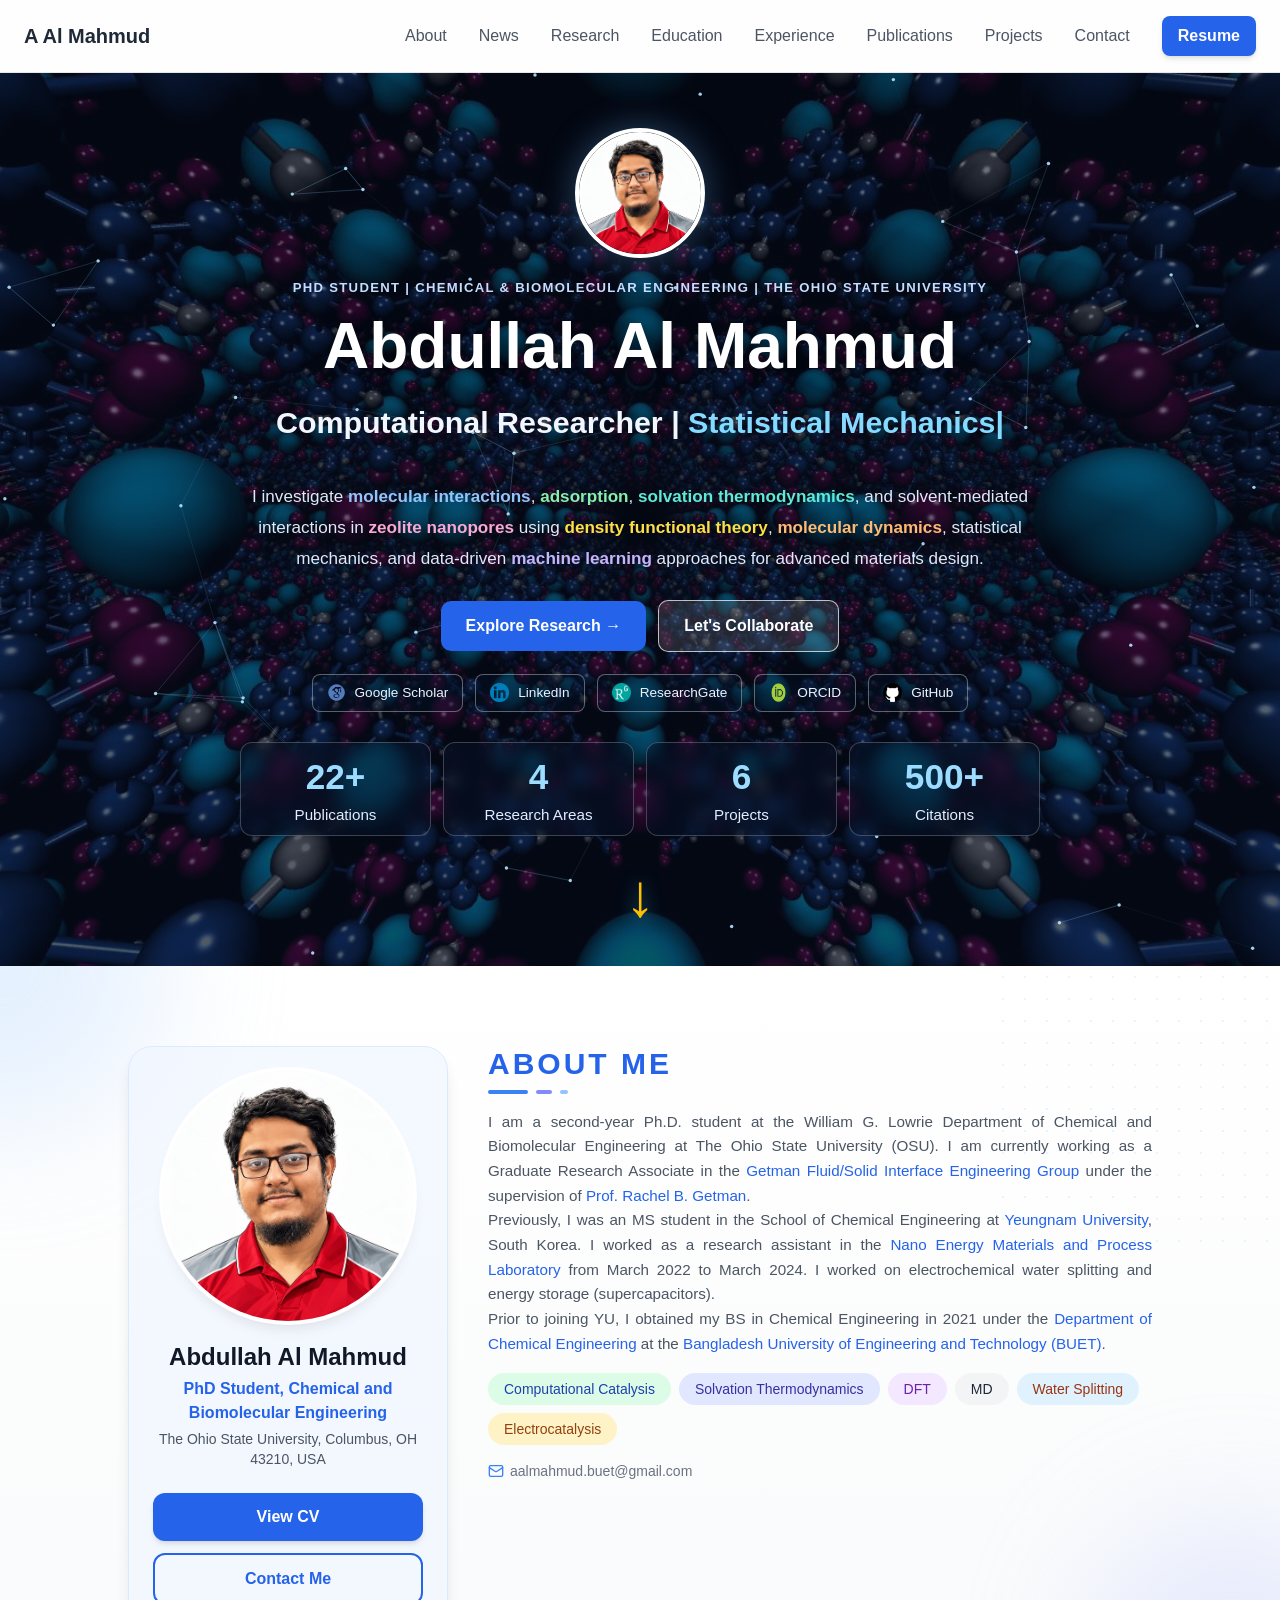
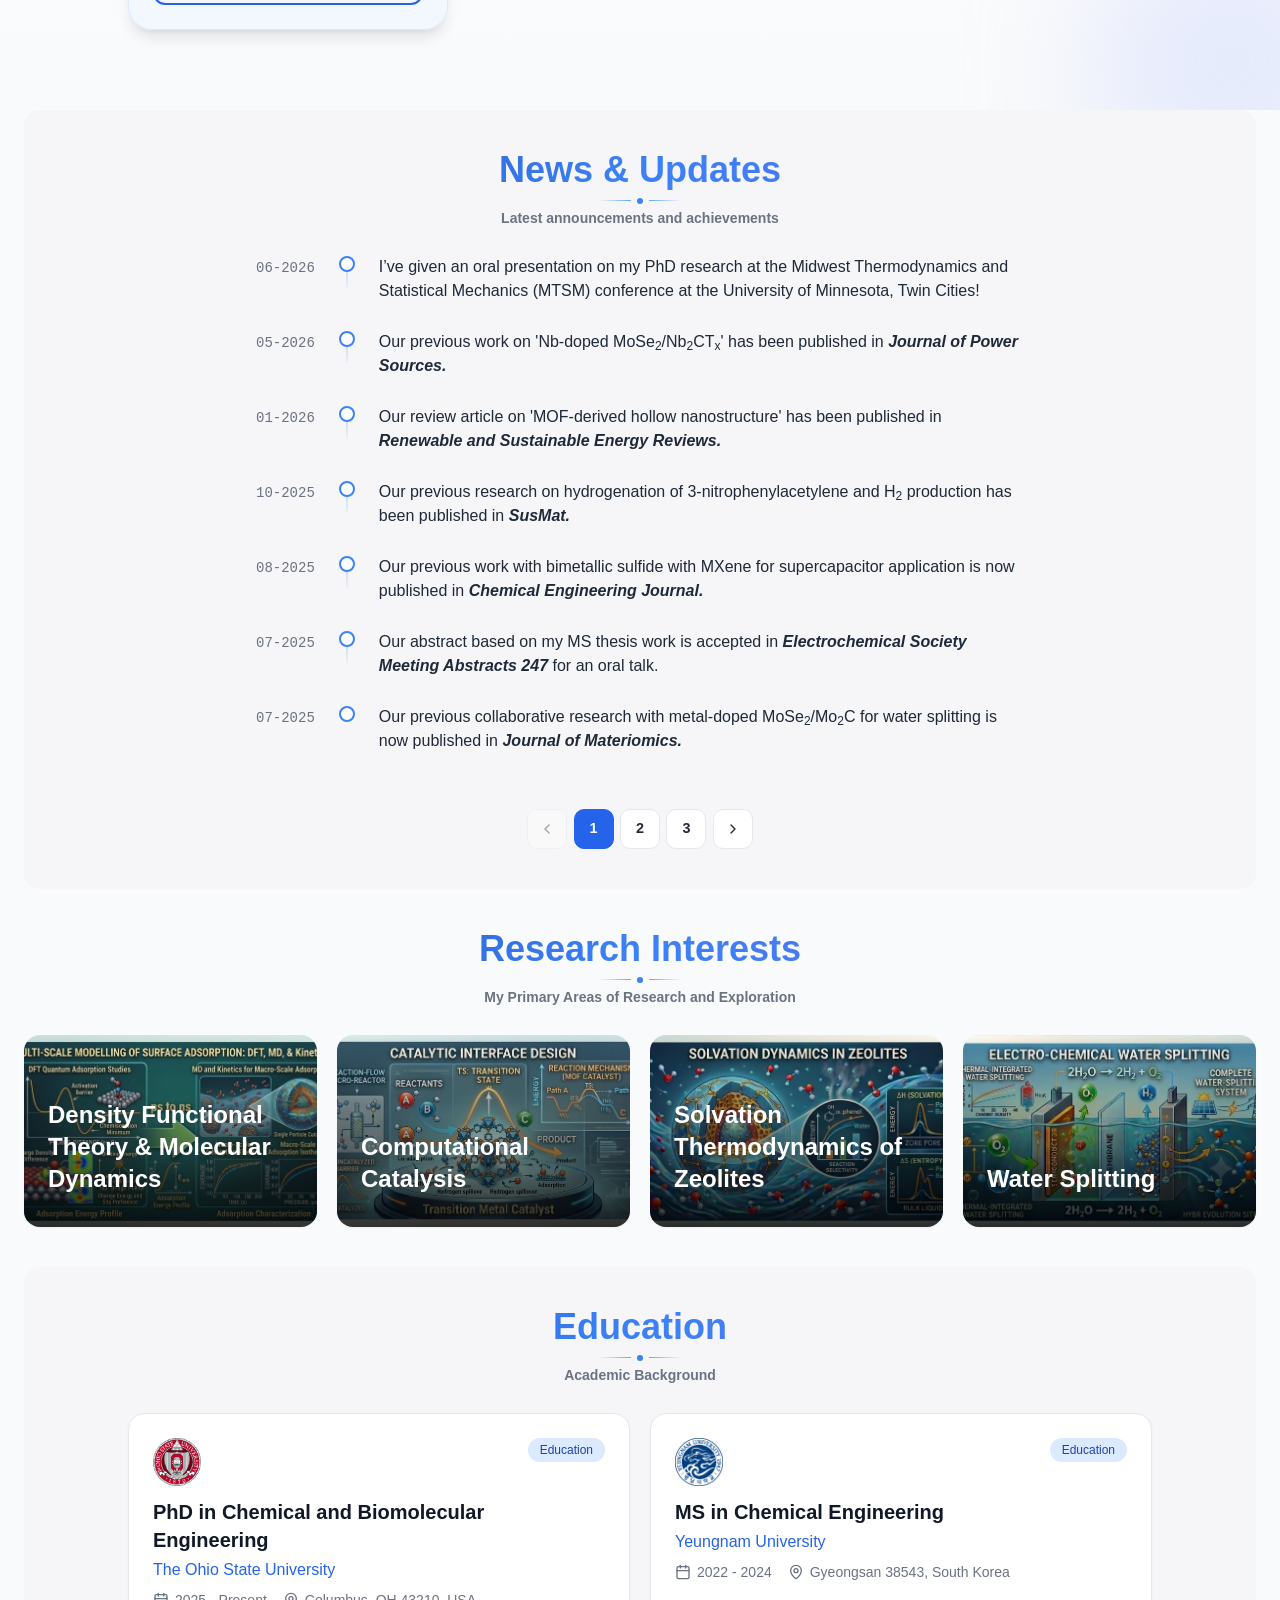
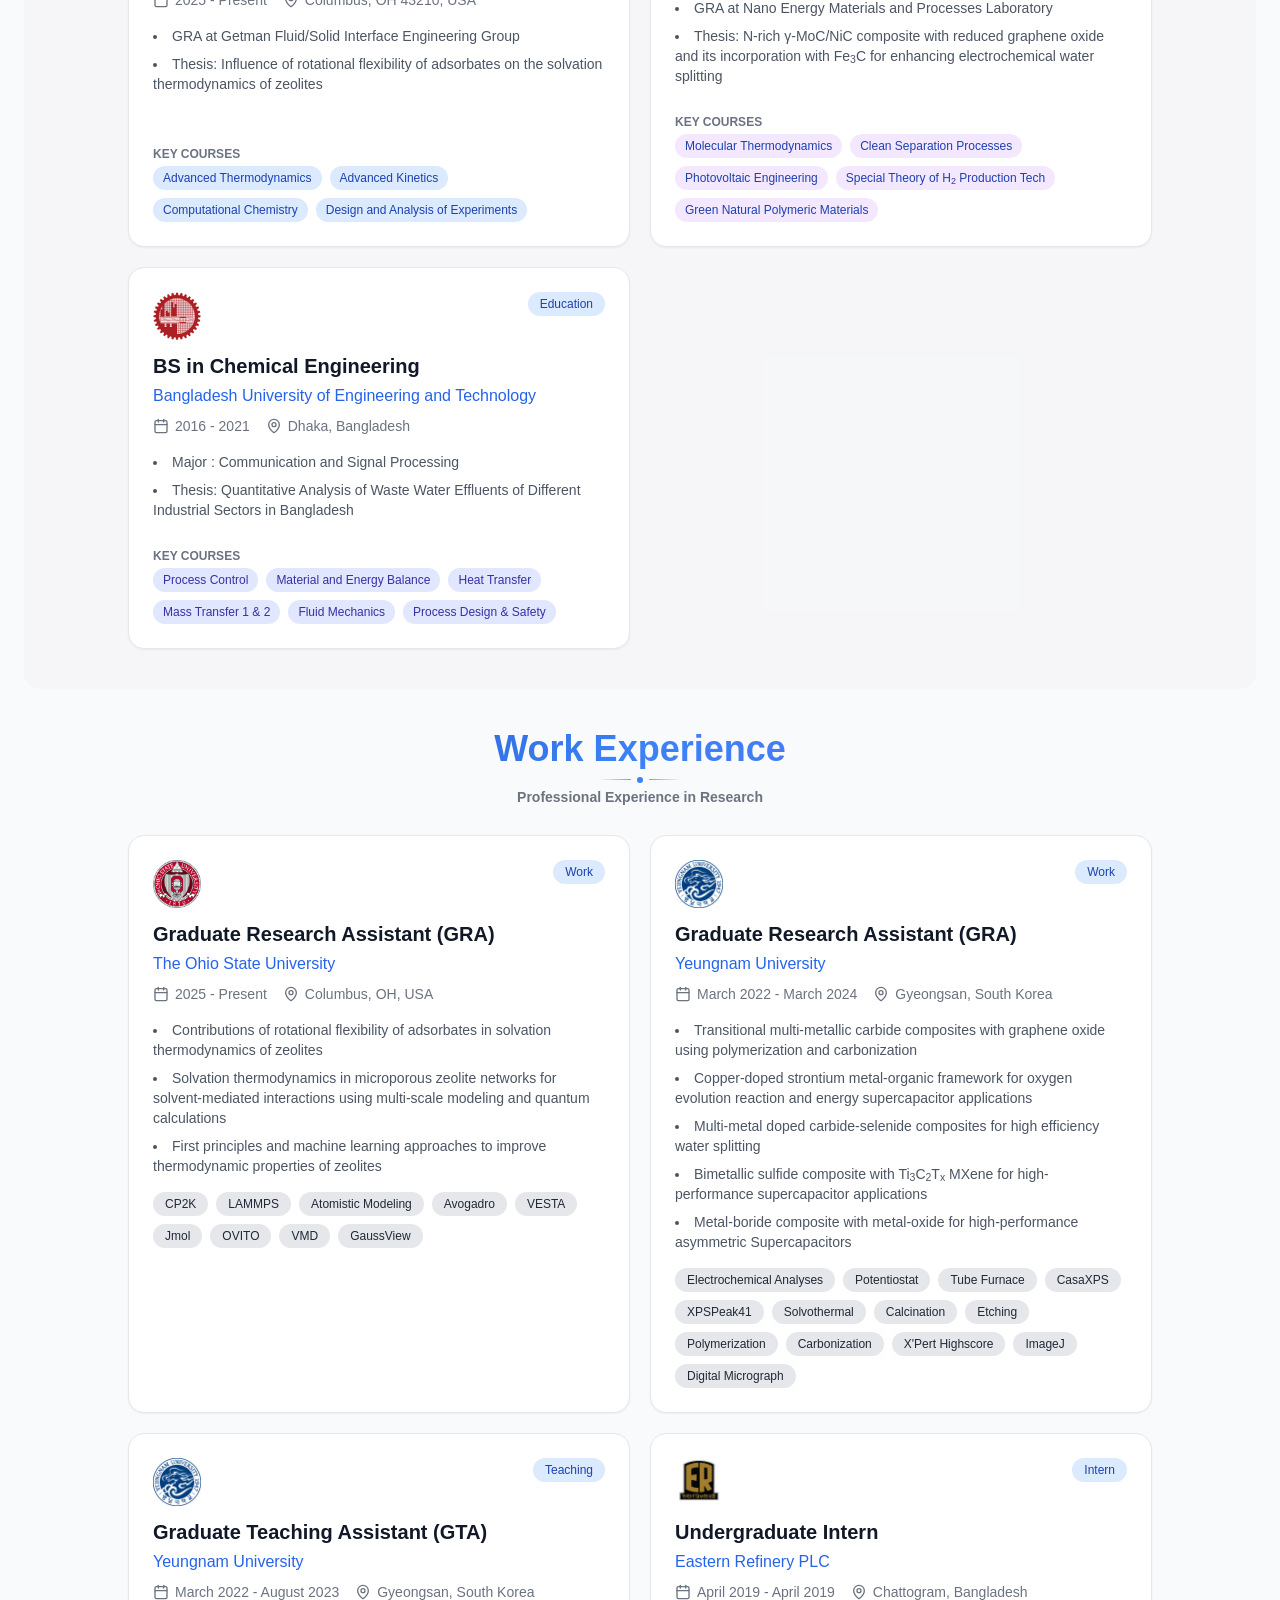
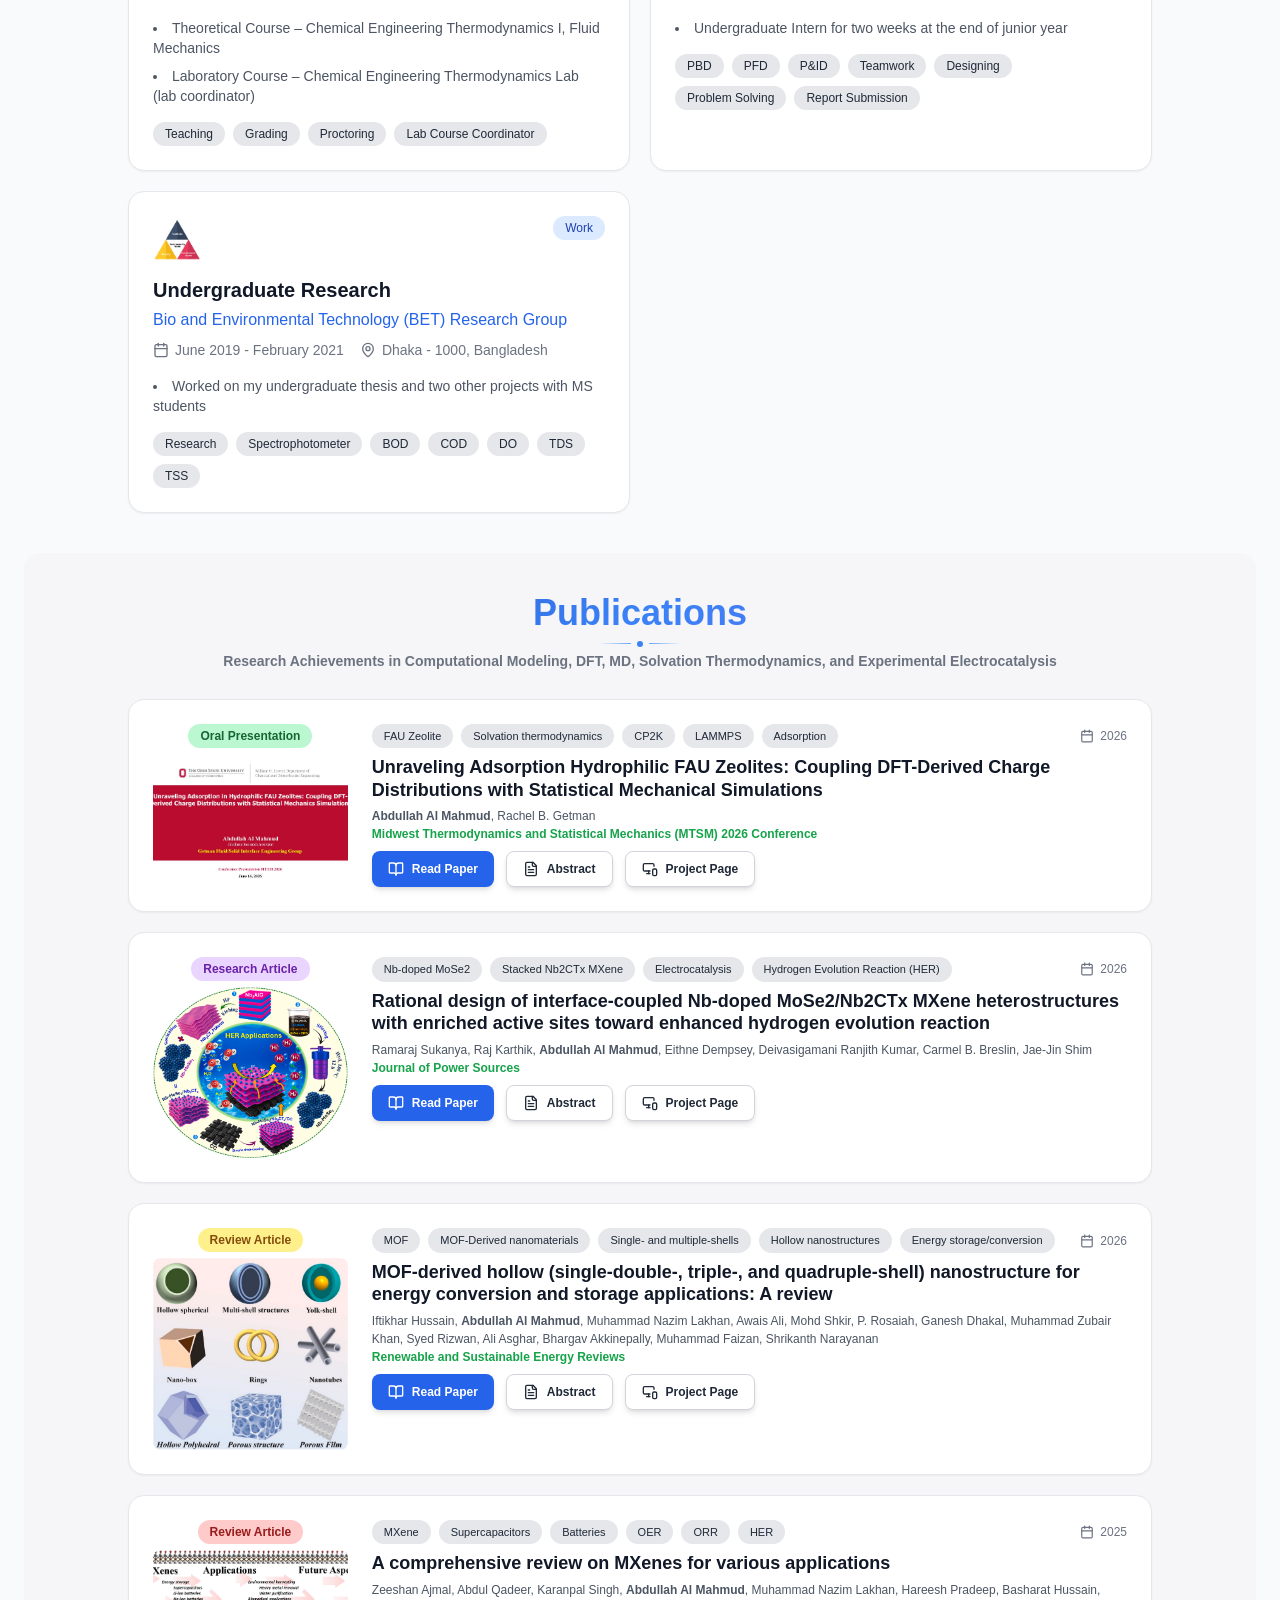
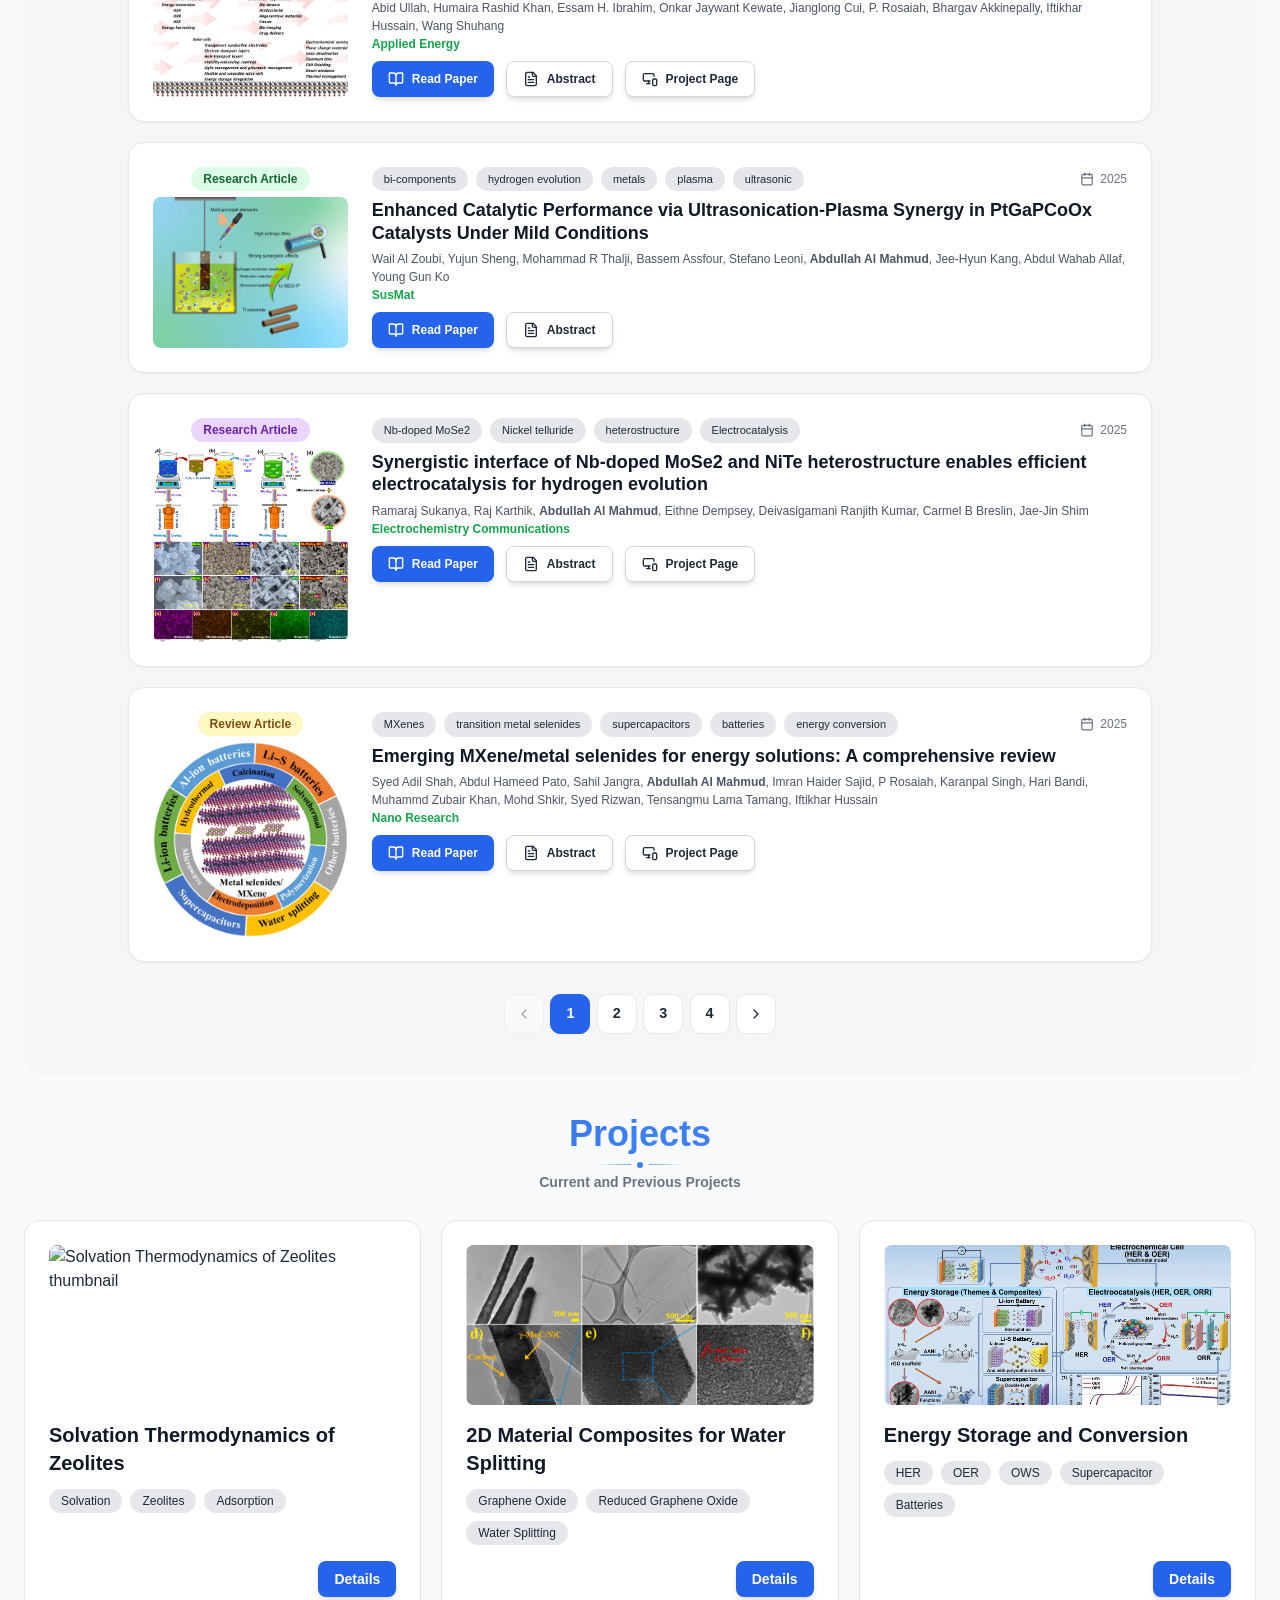
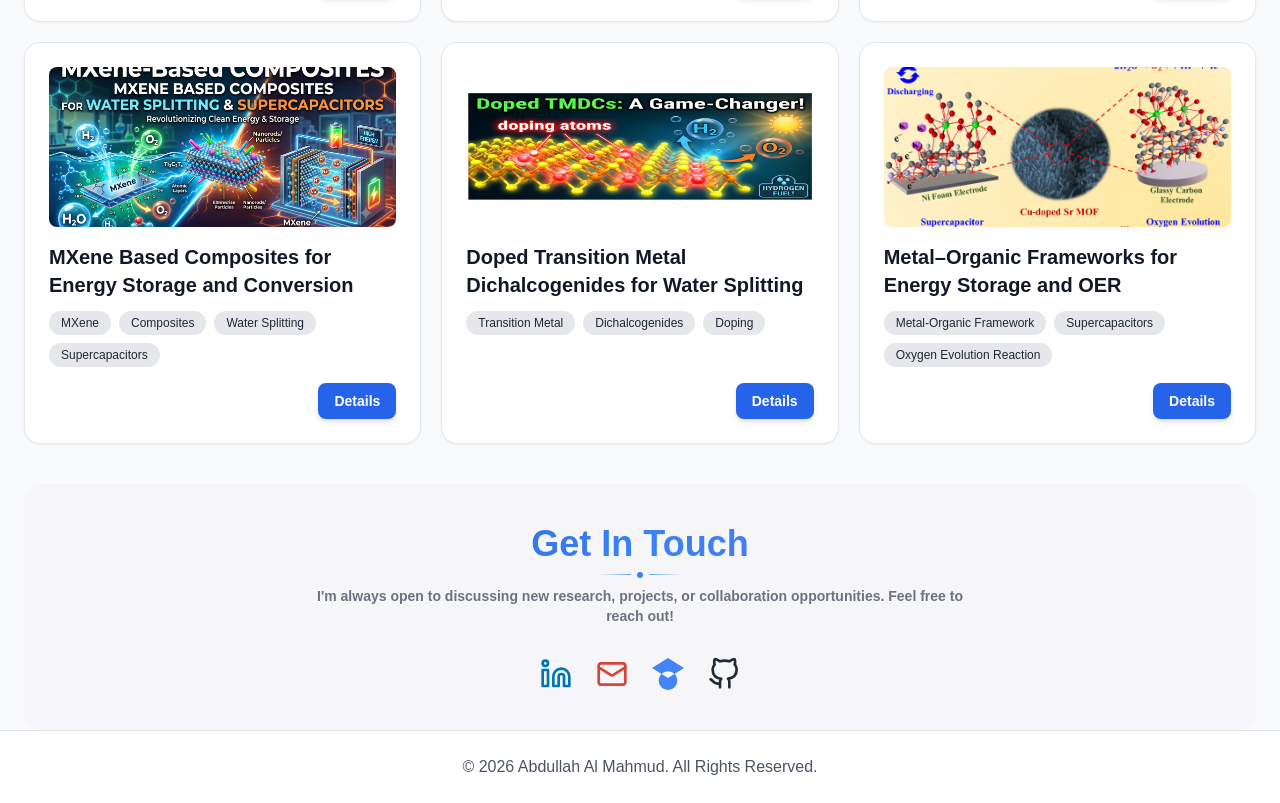
==== index.html @ ca7bbad1 "Update header links and remove social links section" ====
<!DOCTYPE html>
<html lang="en" class="scroll-smooth">
<head>
    <meta charset="UTF-8">
    <meta name="viewport" content="width=device-width, initial-scale=1.0">
    <title>Abdullah Al Mahmud - Portfolio</title>
    <link rel="icon" type="image/png" href="media/osu_logo.png">
    <!-- <script src="https://cdn.tailwindcss.com/3.4.10"></script> -->
    <script src="assets/js/tailwindcss.js"></script>
    <!-- <link href="https://fonts.googleapis.com/css2?family=Inter:wght@400;500;600;700&display=swap" rel="stylesheet"> -->
    <link rel="stylesheet" href="/assets/css/fonts.css">
    <!-- <script src="https://unpkg.com/lucide@0.540.0/dist/umd/lucide.min.js"></script> -->
    <script src="assets/js/lucide.min.js"></script>
    <style>
        body {
            font-family: 'Inter', sans-serif;
        }
        .blended-background {
            position: relative;
            background-size: cover;
            background-position: center;
        }
        .blended-background::before {
            content: '';
            position: absolute;
            top: 0;
            left: 0;
            right: 0;
            bottom: 0;
            background: linear-gradient(to bottom, rgba(255, 255, 255, 0.4) 0%, rgba(249, 250, 251, 1) 90%);
        }
        /* Scroll-in animations */
        .fade-in-section {
            opacity: 0;
            transform: translateY(20px);
            transition: opacity 0.6s ease-out, transform 0.6s ease-out;
        }
        .fade-in-section.is-visible {
            opacity: 1;
            transform: translateY(0);
        }
        /* Scroll to top button */
        #scroll-to-top {
            position: fixed;
            bottom: 20px;
            right: 20px;
            background-color: #2563eb; /* blue-600 */
            color: white;
            width: 40px;
            height: 40px;
            border-radius: 50%;
            display: none;
            align-items: center;
            justify-content: center;
            cursor: pointer;
            transition: opacity 0.3s, visibility 0.3s, transform 0.3s;
            box-shadow: 0 4px 6px rgba(0, 0, 0, 0.1);
            z-index: 100;
        }
        #scroll-to-top.show {
            display: flex;
        }
        #scroll-to-top:hover {
            transform: scale(1.1);
        }
        .about-dots {
            background-image: radial-gradient(circle, #bfdbfe 1px, transparent 1px);
            background-size: 22px 22px;
        }
        /* Scroll progress bar */
        #scroll-progress {
            position: fixed;
            top: 0; left: 0;
            height: 3px;
            width: 0%;
            background: linear-gradient(90deg, #3b82f6, #6366f1, #8b5cf6);
            z-index: 9999;
            transition: width 0.12s ease;
            border-radius: 0 2px 2px 0;
        }
        /* Gradient section headings */
        .gradient-heading {
            background: linear-gradient(135deg, #1e40af 0%, #3b82f6 50%, #6366f1 100%);
            -webkit-background-clip: text;
            -webkit-text-fill-color: transparent;
            background-clip: text;
        }
        /* Nav active link */
        header nav a.nav-active {
            color: #2563eb !important;
            font-weight: 600;
        }
        /* Card hover glow */
        .card-glow {
            transition: border-color 0.25s ease, box-shadow 0.25s ease, transform 0.25s ease !important;
        }
        .card-glow:hover {
            border-color: #bfdbfe !important;
            box-shadow: 0 8px 32px rgba(59, 130, 246, 0.14) !important;
            transform: translateY(-2px) scale(1.005) !important;
        }
        /* Header shadow on scroll */
        header.scrolled {
            box-shadow: 0 4px 24px rgba(0, 0, 0, 0.07);
        }
        header { transition: box-shadow 0.3s ease; }
        /* News timeline first dot pulse */
        .dot-pulse {
            animation: pulse-dot 2.2s ease-in-out infinite;
        }
        @keyframes pulse-dot {
            0%, 100% { box-shadow: 0 0 0 0 rgba(59, 130, 246, 0.45); }
            50%       { box-shadow: 0 0 0 7px rgba(59, 130, 246, 0); }
        }
        /* Improved scroll-to-top */
        #scroll-to-top {
            background: linear-gradient(135deg, #3b82f6, #6366f1) !important;
            box-shadow: 0 4px 14px rgba(99, 102, 241, 0.4) !important;
        }
        #scroll-to-top:hover {
            transform: scale(1.12) translateY(-2px) !important;
            box-shadow: 0 6px 20px rgba(99, 102, 241, 0.5) !important;
        }
        /* Pagination controls */
        .pager{display:flex;align-items:center;justify-content:center;gap:.4rem;margin-top:2rem;flex-wrap:wrap;}
        .pager button{min-width:40px;height:40px;padding:0 .6rem;border-radius:10px;border:1px solid #e5e7eb;background:#fff;color:#1f2937;font-weight:600;font-size:.9rem;cursor:pointer;display:inline-flex;align-items:center;justify-content:center;gap:.3rem;transition:border-color .2s,color .2s,transform .15s;}
        .pager button:hover:not(:disabled):not(.is-active){border-color:#3b82f6;color:#2563eb;transform:translateY(-1px);}
        .pager button.is-active{background:#2563eb;border-color:#2563eb;color:#fff;}
        .pager button:disabled{opacity:.4;cursor:not-allowed;}
        .pager .pager-ellipsis{min-width:24px;text-align:center;color:#9ca3af;}
        /* About section slide-in */
        @keyframes slide-in-left {
            from { opacity: 0; transform: translateX(-80px); }
            to   { opacity: 1; transform: translateX(0); }
        }
        @keyframes slide-in-right {
            from { opacity: 0; transform: translateX(80px); }
            to   { opacity: 1; transform: translateX(0); }
        }
        .slide-in-left  { animation: slide-in-left 0.9s ease-out both; }
        .slide-in-right { animation: slide-in-right 0.9s ease-out 0.15s both; }
        @media (prefers-reduced-motion: reduce) {
            .slide-in-left, .slide-in-right { animation: none; }
        }
        /* ===== NEW HOMEPAGE HERO ===== */
#hero {
    position: relative;
    isolation: isolate;
    min-height: calc(100svh - 75px);
    display: grid;
    place-items: center;
    padding: 55px 20px 40px;
    overflow: hidden;
    background: #071126;
    color: white;
    text-align: center;
    scroll-margin-top: 80px;
}

/* Sarah Allec's original molecular background */
#hero::before {
    content: "";
    position: absolute;
    inset: 0;
    z-index: 0;
    background:
        linear-gradient(
            to bottom,
            rgba(5, 12, 29, .58),
            rgba(5, 12, 29, .68)
        ),
        url("media/header.jpg")
        center center / cover no-repeat;
}

/* Moving particles and connections */
#hero-network {
    position: absolute;
    inset: 0;
    width: 100%;
    height: 100%;
    z-index: 1;
    pointer-events: none;
}

#hero .hero-content {
    position: relative;
    z-index: 2;
    max-width: 1000px;
    width: 100%;
}

#hero .hero-photo {
    width: 130px;
    height: 130px;
    border-radius: 50%;
    object-fit: cover;
    object-position: center top;
    border: 4px solid white;
    margin: 0 auto 20px;
    box-shadow: 0 0 35px rgba(100,180,255,.35);
}

#hero .hero-eyebrow {
    font-size: .82rem;
    font-weight: 600;
    letter-spacing: .10em;
    text-transform: uppercase;
    color: #c6ddff;
    margin-bottom: 12px;
}

#hero .hero-name {
    font-size: clamp(2.5rem, 5vw, 4.4rem);
    line-height: 1.13;
    font-weight: 800;
    color: white;
    margin-bottom: 18px;
    text-shadow: 0 3px 25px rgba(0,0,0,.4);
}

#hero .hero-role {
    font-size: clamp(1.15rem, 2.4vw, 1.9rem);
    font-weight: 600;
    min-height: 2.7em;
    color: #f1f6ff;
}

#hero-typed {
    color: #85dbff;
}

#hero .hl-blue   { color: #93c5fd; font-weight: 600; }
#hero .hl-green  { color: #86efac; font-weight: 600; }
#hero .hl-teal   { color: #5eead4; font-weight: 600; }
#hero .hl-pink   { color: #f9a8d4; font-weight: 600; }
#hero .hl-yellow { color: #fde047; font-weight: 600; }
#hero .hl-orange { color: #fdba74; font-weight: 600; }
#hero .hl-purple { color: #c4b5fd; font-weight: 600; }
#hero .hl-red    { color: #fca5a5; font-weight: 600; }

#hero .hero-cursor {
    color: #85dbff;
    animation: heroBlink .8s step-end infinite;
}

@keyframes heroBlink {
    50% { opacity: 0; }
}

#hero .hero-description {
    max-width: 800px;
    margin: 0 auto 25px;
    color: #e0e9fa;
    font-size: 1.07rem;
    line-height: 1.8;
}

#hero .hero-actions,
#hero .hero-social {
    display: flex;
    justify-content: center;
    align-items: center;
    flex-wrap: wrap;
    gap: 12px;
}

#hero .hero-button {
    display: inline-flex;
    align-items: center;
    padding: 13px 25px;
    border-radius: 10px;
    font-weight: 700;
    text-decoration: none;
    color: white;
    background: #2563eb;
    transition: transform .2s, background .2s;
}

#hero .hero-button:hover {
    background: #1d4ed8;
    transform: translateY(-3px);
}

#hero .hero-button.secondary {
    background: rgba(255,255,255,.12);
    border: 1px solid rgba(255,255,255,.7);
}

#hero .hero-social {
    margin-top: 22px;
}

        
/* Academic profile buttons */
#hero .hero-social a {
    display: inline-flex;
    align-items: center;
    justify-content: center;
    gap: 9px;
    padding: 8px 14px;
    border: 1px solid rgba(255,255,255,.35);
    border-radius: 8px;
    color: #eaf3ff;
    font-size: .85rem;
    font-weight: 500;
    text-decoration: none;
    background: rgba(8,20,45,.35);
    white-space: nowrap;
    transition: transform .2s ease,
                border-color .2s ease,
                background .2s ease;
}

/* Profile icons */
#hero .hero-social img,
#hero .hero-social svg {
    width: 19px;
    height: 19px;
    display: block;
    flex-shrink: 0;
}

#hero .hero-social svg {
    color: #FFFFFF;
    stroke-width: 2.2;
}

/* Hover animation */
#hero .hero-social a:hover {
    transform: translateY(-3px);
    border-color: #38bdf8;
    background: rgba(59,130,246,.35);
}

/* Hide links without URLs */
#hero .hero-social a[hidden] {
    display: none;
}

#hero .hero-stats {
    display: grid;
    grid-template-columns: repeat(4, 1fr);
    gap: 12px;
    max-width: 800px;
    margin: 30px auto 0;
}

#hero .hero-stat {
    display: flex;
    flex-direction: column;
    justify-content: center;
    align-items: center;
    padding: 8px 8px;  /* Top/bottom: 8px; left/right: 8px */
    border: 1px solid rgba(255,255,255,.22);
    background: rgba(8,20,45,.42);
    border-radius: 12px;
    backdrop-filter: blur(7px);
    text-align: center;
}

#hero .hero-stat strong {
    display: block;
    color: #9cdcff;
    font-size: 1.8rem;
}

/* Statistics numbers */
#hero .hero-stat strong {
    display: block;
    color: #9cdcff;
    font-size: 2.2rem;
    font-weight: 700;
}

/* Statistics labels */
#hero .hero-stat span {
    font-size: 0.95rem;
    font-weight: 500;
    color: #e4edff;
    text-align: center;
}

#hero .hero-scroll {
    display: flex;
    justify-content: center;
    align-items: center;
    width: fit-content;
    margin: 30px auto 0;
    text-decoration: none;
}

#hero .scroll-arrow {
    display: block;
    font-size: 60px;
    line-height: 1;
    font-weight: 700;
    color: #FFBF00;
    text-shadow: 0 0 18px rgba(56,189,248,.7);
    animation: danceArrow 1.6s ease-in-out infinite;
}

@keyframes danceArrow {
    0%, 100% { transform: translateY(0); }
    35% { transform: translateY(15px); }
    65% { transform: translateY(4px); }
}

#hero .hero-scroll:hover .scroll-arrow {
    color: #facc15;
}

@media (prefers-reduced-motion: reduce) {
    #hero .scroll-arrow {
        animation: none;
    }
}

@media (max-width: 640px) {
    #hero {
        padding: 38px 16px;
    }
    #hero .hero-photo {
        width: 105px;
        height: 105px;
    }
    #hero .hero-stats {
        grid-template-columns: repeat(2, 1fr);
    }
    #hero .hero-description {
        font-size: .95rem;
    }
}

@media (prefers-reduced-motion: reduce) {
    #hero .hero-cursor {
        animation: none;
    }
}
    </style>
</head>
<body class="bg-gray-50 text-gray-800">
    <div id="scroll-progress"></div>

    <!-- Header & Navigation --><header class="bg-white/80 backdrop-blur-md sticky top-0 z-50 border-b border-gray-200">
        <div class="container mx-auto px-6 py-4 flex justify-between items-center">
            
            <div class="flex items-center gap-4">
                <a href="#hero" class="text-xl font-bold text-gray-800">
                    A Al Mahmud
                </a>
            </div>
            <nav class="hidden md:flex space-x-8 items-center">
                <a href="#about" class="text-gray-600 hover:text-blue-600 transition-colors">About</a>
                <a href="#news" class="text-gray-600 hover:text-blue-600 transition-colors">News</a>
                <a href="#research" class="text-gray-600 hover:text-blue-600 transition-colors">Research</a>
                <a href="#education" class="text-gray-600 hover:text-blue-600 transition-colors">Education</a>
                <a href="#experience" class="text-gray-600 hover:text-blue-600 transition-colors">Experience</a>
                <a href="#publications" class="text-gray-600 hover:text-blue-600 transition-colors">Publications</a>
                <a href="#projects" class="text-gray-600 hover:text-blue-600 transition-colors">Projects</a>
                <a href="#contact" class="text-gray-600 hover:text-blue-600 transition-colors">Contact</a>
                <a id="nav-resume-link" href="#" class="bg-blue-600 text-white font-semibold px-4 py-2 rounded-lg shadow-md hover:bg-blue-700 transition-colors">Resume</a>
                
            </nav>
            <button id="mobile-menu-button" class="md:hidden">
                <i data-lucide="menu"></i>
            </button>
        </div>
        <!-- Mobile Menu --><div id="mobile-menu" class="hidden md:hidden px-6 pb-4">
             <a href="#about" class="block py-2 text-gray-600 hover:text-blue-600 transition-colors">About</a>
             <a href="#news" class="block py-2 text-gray-600 hover:text-blue-600 transition-colors">News</a>
             <a href="#research" class="block py-2 text-gray-600 hover:text-blue-600 transition-colors">Research</a>
             <a href="#education" class="block py-2 text-gray-600 hover:text-blue-600 transition-colors">Education</a>
             <a href="#experience" class="block py-2 text-gray-600 hover:text-blue-600 transition-colors">Experience</a>
             <a href="#publications" class="block py-2 text-gray-600 hover:text-blue-600 transition-colors">Publications</a>
             <a href="#projects" class="block py-2 text-gray-600 hover:text-blue-600 transition-colors">Projects</a>
             <a id="mobile-nav-resume-link" href="#" class="block py-2 text-gray-600 hover:text-blue-600 transition-colors">Resume</a>
             <a href="#contact" class="block py-2 text-gray-600 hover:text-blue-600 transition-colors">Contact</a>
        </div>
    </header>

<!-- ===== NEW HERO SECTION ===== -->
<section id="hero">

    <canvas id="hero-network" aria-hidden="true"></canvas>

    <div class="hero-content">

        <!-- Profile Photo -->
        <img
            id="hero-photo"
            class="hero-photo"
            src="media/my_picture-2.jpg"
            alt="Abdullah Al Mahmud"
        >

        <!-- Academic Identity -->
        <p id="hero-eyebrow" class="hero-eyebrow">
            PhD Researcher | The Ohio State University
        </p>

        <h1 id="hero-name" class="hero-name">
            Abdullah Al Mahmud
        </h1>

        <!-- Auto-Typing Role -->
        <p class="hero-role">
            <span id="hero-static">Computational Chemist</span>
            |
            <span id="hero-typed">Molecular Dynamics</span><span class="hero-cursor">|</span>
        </p>

        <!-- Research Description -->
        <p id="hero-description" class="hero-description">
            Exploring molecular interactions, adsorption,
            and solvation thermodynamics in zeolites
            through quantum calculations, molecular
            dynamics, and statistical mechanics.
        </p>

        <!-- Action Buttons -->
        <div class="hero-actions">
            <a href="#research" class="hero-button">
                Explore Research →
            </a>
            <a href="#contact" class="hero-button secondary">
                Let's Collaborate
            </a>
        </div>

        
<!-- Professional Academic Profiles -->
<div class="hero-social">

    <a id="hero-scholar" href="#" aria-label="Google Scholar profile">
        <img src="media/google_scholar.png"
             alt="" aria-hidden="true">
        Google Scholar
    </a>

    <a id="hero-linkedin" href="#" aria-label="LinkedIn profile">
    <img src="media/linkedin.png"
     alt="" aria-hidden="true">
    LinkedIn
    </a>

    <a id="hero-researchgate" href="#" aria-label="ResearchGate profile">
        <img src="media/researchgate2.png"
        alt="" aria-hidden="true">
        ResearchGate
    </a>

    <a id="hero-orcid" href="#" aria-label="ORCID profile">
        <img src="media/orcid.png"
     alt="" aria-hidden="true">
        ORCID
    </a>

    <a id="hero-github" href="#" aria-label="GitHub profile">
        <img src="media/github.png"
             alt="" aria-hidden="true">
        GitHub
    </a>

</div>

        <!-- Research Statistics -->
        <div class="hero-stats">

            <div class="hero-stat">
                <strong id="hero-publications">—</strong>
                <span>Publications</span>
            </div>

            <div class="hero-stat">
                <strong id="hero-research">—</strong>
                <span>Research Areas</span>
            </div>

            <div class="hero-stat">
                <strong id="hero-projects">—</strong>
                <span>Projects</span>
            </div>

            <div class="hero-stat">
                <strong id="hero-citations">—</strong>
                <span>Citations</span>
            </div>

        </div>

        <a href="#about" class="hero-scroll" aria-label="Scroll to About Me">
    <span class="scroll-arrow">↓</span> 
        </a>

    </div>
</section>
<!-- ===== END HERO SECTION ===== -->
    <!-- About Section --><section id="about" class="blended-background relative overflow-hidden py-20 flex flex-col justify-center">
        <!-- Decorative background blobs -->
        <div class="absolute top-0 left-0 w-80 h-80 bg-blue-200 rounded-full -translate-x-1/2 -translate-y-1/2 opacity-40 blur-3xl pointer-events-none"></div>
        <div class="absolute bottom-0 right-0 w-72 h-72 bg-indigo-200 rounded-full translate-x-1/3 translate-y-1/3 opacity-40 blur-3xl pointer-events-none"></div>
        <!-- Dot pattern (top-right corner) -->
        <div class="about-dots absolute top-0 right-0 w-72 h-72 opacity-30 pointer-events-none"></div>

                <div class="relative z-10 container mx-auto px-6">
            <div class="flex flex-col md:flex-row items-center md:items-start gap-10 max-w-5xl mx-auto">

                <!-- Left: Profile card -->
                <div class=" slide-in-left w-full max-w-sm md:w-80 flex-shrink-0 bg-blue-50/70 border border-blue-100 rounded-3xl shadow-lg p-6 text-center">
                    <img id="profile-picture" src="" alt="Profile Picture"
                         class="mx-auto rounded-full object-cover object-top shadow-lg ring-4 ring-white">
                    <h1 id="about-name" class="text-2xl font-bold text-gray-900 mt-5"></h1>
                    <p id="about-title" class="text-blue-600 font-semibold mt-1"></p>
                    <p id="about-location" class="text-sm text-gray-600 mt-1"></p>

                    <!-- Buttons -->
                    <a id="about-cv" href="#" class="block mt-6 bg-blue-600 text-white font-semibold py-3 rounded-xl shadow-md hover:bg-blue-700 transition-colors">View CV</a>
                    <a href="#contact" class="block mt-3 border-2 border-blue-600 text-blue-600 font-semibold py-3 rounded-xl hover:bg-blue-50 transition-colors">Contact Me</a>
                </div>

                <!-- Right: Bio -->
                <div class="slide-in-right flex-1 text-center md:text-left">
                    <p class="text-blue-600 font-bold text-3xl uppercase tracking-widest mb-2">About Me</p>
                    <div class="flex items-center gap-2 mb-4 justify-center md:justify-start">
                        <div class="h-1 w-10 bg-blue-500 rounded-full"></div>
                        <div class="h-1 w-4 bg-indigo-400 rounded-full"></div>
                        <div class="h-1 w-2 bg-blue-300 rounded-full"></div>
                    </div>
                    <p id="about-bio" class="text-gray-600 leading-relaxed text-[0.95rem] text-justify"></p>
                    <div id="about-skills" class="flex flex-wrap justify-center md:justify-start gap-2 mt-4"></div>
                    <div class="flex items-center gap-1.5 mt-4 text-sm text-gray-500 justify-center md:justify-start">
                        <i data-lucide="mail" class="w-4 h-4 text-blue-500 flex-shrink-0"></i>
                        <a id="about-email" href="" class="hover:text-blue-600 transition-colors"></a>
                    </div>
                </div>
            </div>
        </div>
    </section>

    <!-- Main content container with padding --><main class="container mx-auto px-6">

        <!-- News Section --><section id="news" class="bg-gray-100/50 rounded-2xl fade-in-section">
            <div class="text-center mb-6">
                <h2 class="text-4xl font-bold gradient-heading">News & Updates</h2>
                <div class="flex justify-center items-center gap-1.5 mt-2"><div class="h-px w-8 bg-gradient-to-r from-transparent to-blue-400 rounded-full"></div><div class="h-1.5 w-1.5 bg-blue-500 rounded-full"></div><div class="h-px w-8 bg-gradient-to-l from-transparent to-blue-400 rounded-full"></div></div>
                <p class="text-sm text-gray-500 mt-1"><b>Latest announcements and achievements</b></p>
            </div>
            <!-- News content will be injected here --><div id="news-container" class="max-w-3xl mx-auto"></div>
            <div id="news-pager" class="pager max-w-3xl mx-auto"></div>
        </section>

        <!-- Research Interest Section --><section id="research" class="fade-in-section">
            <div class="text-center mb-7">
                <h2 class="text-4xl font-bold gradient-heading">Research Interests</h2>
                <div class="flex justify-center items-center gap-1.5 mt-2"><div class="h-px w-8 bg-gradient-to-r from-transparent to-blue-400 rounded-full"></div><div class="h-1.5 w-1.5 bg-blue-500 rounded-full"></div><div class="h-px w-8 bg-gradient-to-l from-transparent to-blue-400 rounded-full"></div></div>
                <p class="text-sm text-gray-500 mt-1"><b>My Primary Areas of Research and Exploration</b></p>
            </div>
            <!-- Research content will be injected here --><div id="research-container" class="grid md:grid-cols-2 lg:grid-cols-4 gap-5 max-w-7xl mx-auto"></div>
        </section>

        <!-- Education Section --><section id="education" class="bg-gray-100/50 rounded-2xl fade-in-section">
            <div class="text-center mb-7">
                <h2 class="text-4xl font-bold gradient-heading">Education</h2>
                <div class="flex justify-center items-center gap-1.5 mt-2"><div class="h-px w-8 bg-gradient-to-r from-transparent to-blue-400 rounded-full"></div><div class="h-1.5 w-1.5 bg-blue-500 rounded-full"></div><div class="h-px w-8 bg-gradient-to-l from-transparent to-blue-400 rounded-full"></div></div>
                <p class="text-sm text-gray-500 mt-1"><b>Academic Background</b></p>
            </div>
            <!-- Education content will be injected here --><div id="education-container" class="grid md:grid-cols-2 gap-5 max-w-5xl mx-auto"></div>
        </section>

        <!-- Work Experience Section --><section id="experience" class="fade-in-section">
            <div class="text-center mb-7">
                <h2 class="text-4xl font-bold gradient-heading">Work Experience</h2>
                <div class="flex justify-center items-center gap-1.5 mt-2"><div class="h-px w-8 bg-gradient-to-r from-transparent to-blue-400 rounded-full"></div><div class="h-1.5 w-1.5 bg-blue-500 rounded-full"></div><div class="h-px w-8 bg-gradient-to-l from-transparent to-blue-400 rounded-full"></div></div>
                <p class="text-sm text-gray-500 mt-1"><b>Professional Experience in Research</b></p>
            </div>
            <!-- Experience content will be injected here --><div id="experience-container" class="grid md:grid-cols-2 gap-5 max-w-5xl mx-auto"></div>
        </section>

        <!-- Publications Section --><section id="publications" class="bg-gray-100/50 rounded-2xl fade-in-section">
             <div class="text-center mb-7">
                <h2 class="text-4xl font-bold gradient-heading">Publications</h2>
                <div class="flex justify-center items-center gap-1.5 mt-2"><div class="h-px w-8 bg-gradient-to-r from-transparent to-blue-400 rounded-full"></div><div class="h-1.5 w-1.5 bg-blue-500 rounded-full"></div><div class="h-px w-8 bg-gradient-to-l from-transparent to-blue-400 rounded-full"></div></div>
                <p class="text-sm text-gray-500 mt-1"><b>Research Achievements in Computational Modeling, DFT, MD, Solvation Thermodynamics, and Experimental Electrocatalysis </b></p>
            </div>
            <!-- Publications content will be injected here --><div id="publications-container" class="space-y-5 max-w-5xl mx-auto"></div>
            <div id="publications-pager" class="pager max-w-5xl mx-auto"></div>
        </section>
        
        <!-- Projects Section --><section id="projects" class="fade-in-section">
            <div class="text-center mb-7">
                <h2 class="text-4xl font-bold gradient-heading">Projects</h2>
                <div class="flex justify-center items-center gap-1.5 mt-2"><div class="h-px w-8 bg-gradient-to-r from-transparent to-blue-400 rounded-full"></div><div class="h-1.5 w-1.5 bg-blue-500 rounded-full"></div><div class="h-px w-8 bg-gradient-to-l from-transparent to-blue-400 rounded-full"></div></div>
                <p class="text-sm text-gray-500 mt-1"><b>Current and Previous Projects</b></p>
            </div>
            <!-- Projects content will be injected here --><div id="projects-container" class="grid md:grid-cols-2 lg:grid-cols-3 gap-5 max-w-7xl mx-auto"></div>
        </section>

        <!-- Contact Section --><section id="contact" class="bg-gray-100/50 rounded-2xl fade-in-section">
            <h2 class="text-4xl font-bold gradient-heading text-center">Get In Touch</h2>
            <div class="flex justify-center items-center gap-1.5 mt-2"><div class="h-px w-8 bg-gradient-to-r from-transparent to-blue-400 rounded-full"></div><div class="h-1.5 w-1.5 bg-blue-500 rounded-full"></div><div class="h-px w-8 bg-gradient-to-l from-transparent to-blue-400 rounded-full"></div></div>
            <p class="text-sm text-gray-500 mt-2 max-w-2xl mx-auto text-center"><b>I'm always open to discussing new research, projects, or collaboration opportunities. Feel free to reach out!</b></p>
            <div id="social-links-container" class="mt-8 flex justify-center gap-6">
                <!-- Social links will be injected here -->
            </div>
        </section>

    </main>

    <!-- Footer --><footer class="bg-white border-t border-gray-200">
        <div class="container mx-auto px-6 py-6 text-center text-gray-600">
            <p id="footer-text">&copy; 2025 Dr. Alex Research. All Rights Reserved.</p>
        </div>
    </footer>

    <!-- Scroll to Top Button -->
    <button id="scroll-to-top">
        <i data-lucide="arrow-up" class="w-6 h-6"></i>
    </button>

    <script>
        document.addEventListener('DOMContentLoaded', () => {
            lucide.createIcons();

            // Mobile menu toggle
            const mobileMenuButton = document.getElementById('mobile-menu-button');
            const mobileMenu = document.getElementById('mobile-menu');
            mobileMenuButton.addEventListener('click', () => {
                mobileMenu.classList.toggle('hidden');
            });

            const mobileMenuLinks = mobileMenu.querySelectorAll('a');
            mobileMenuLinks.forEach(link => {
                link.addEventListener('click', () => {
                    mobileMenu.classList.add('hidden');
                });
            });

            // --- DATA RENDERING ---

            const fetchAndRenderData = () => {
                // Define default config
                const defaultConfig = {
                    profilePictureSize: 96,
                    aboutBackgroundImage: null,
                    publicationThumbnailWidth: "33.3333%",
                    sectionSpacingY: "5rem",
                    newsPerPage: 7,
                    publicationsPerPage: 7,
                    fontSizes: {
                        publicationTitle: "1.125rem",
                        publicationMeta: "0.75rem",
                        publicationTags: "0.6875rem",
                        publicationButtons: "0.75rem",
                        abstractTitle: "1rem",
                        abstractBody: "0.875rem"
                    }
                };

                // Fetch data files
                const fetchConfig = fetch('config.json').then(res => res.json()).catch(() => ({}));
                const fetchAbout = fetch('about.json').then(res => res.json());
                const fetchNews = fetch('news.json').then(res => res.json());
                const fetchResearch = fetch('research_interest.json').then(res => res.json());
                const fetchEducation = fetch('education.json').then(res => res.json());
                const fetchExperience = fetch('experience.json').then(res => res.json());
                const fetchPublications = fetch('publications.json').then(res => res.json());
                const fetchProjects = fetch('projects.json').then(res => res.json());

                Promise.all([fetchConfig, fetchAbout, fetchNews, fetchResearch, fetchEducation, fetchExperience, fetchPublications, fetchProjects])
                    .then(([configData, aboutData, newsData, researchData, educationData, experienceData, publicationsData, projectsData]) => {
                        
                        const config = { ...defaultConfig, ...configData, fontSizes: { ...defaultConfig.fontSizes, ...(configData.fontSizes || {}) } };
                        
// ===== NEW HERO CONFIGURATION =====
const heroInfo = aboutData.hero || {};
const heroElement = document.getElementById('hero');

document.getElementById('hero-name').textContent = aboutData.name;
document.getElementById('hero-photo').src = aboutData.profile_picture;
document.getElementById('hero-photo').alt = aboutData.name + ' portrait';

document.getElementById('hero-eyebrow').textContent =
    heroInfo.eyebrow || aboutData.title;

document.getElementById('hero-static').textContent =
    heroInfo.static_role || 'Computational Chemist';

document.getElementById('hero-description').innerHTML =
    heroInfo.description ||
    'Exploring molecular interactions and solvation thermodynamics.';
                        
const heroLinkValues = {
    'hero-scholar': aboutData.social_links?.google_scholar,
    'hero-linkedin': aboutData.social_links?.linkedin,
    'hero-researchgate': aboutData.social_links?.researchGate,
    'hero-orcid': aboutData.social_links?.orcid,
    'hero-github': aboutData.social_links?.github
};


for (const [id, url] of Object.entries(heroLinkValues)) {
    const element = document.getElementById(id);
    if (url) {
        element.href = url;
        if (url.startsWith('https://')) {
            element.target = '_blank';
            element.rel = 'noopener noreferrer';
        }
    } else {
        element.hidden = true;
    }
}

// Automatically count entries in your existing JSON files

document.getElementById('hero-publications').textContent = '22+';

document.getElementById('hero-research').textContent = '4';

document.getElementById('hero-projects').textContent = '6';

document.getElementById('hero-citations').textContent = '500+';

// ===== AUTO-TYPING EFFECT =====
const typingPhrases =
    (Array.isArray(heroInfo.typing_phrases) &&
     heroInfo.typing_phrases.length)
    ? heroInfo.typing_phrases
    : ['Molecular Dynamics', 'DFT', 'Solvation Thermodynamics'];

const typingTarget = document.getElementById('hero-typed');

const reduceMotion =
    window.matchMedia('(prefers-reduced-motion: reduce)').matches;

if (reduceMotion) {
    typingTarget.textContent = typingPhrases[0];
} else {
    let phraseIndex = 0;
    let letters = 0;
    let deleting = false;

    function typeHero() {
        const word = typingPhrases[phraseIndex];
        typingTarget.textContent = word.slice(0, letters);

        if (!deleting && letters < word.length) {
            letters++;
            setTimeout(typeHero, 72);
        } else if (!deleting) {
            deleting = true;
            setTimeout(typeHero, 1650);
        } else if (letters > 0) {
            letters--;
            setTimeout(typeHero, 40);
        } else {
            deleting = false;
            phraseIndex = (phraseIndex + 1) % typingPhrases.length;
            setTimeout(typeHero, 230);
        }
    }

    typeHero();
}


// ===== ANIMATED NEURAL NETWORK =====
const networkCanvas = document.getElementById('hero-network');
const networkContext = networkCanvas.getContext('2d');

if (networkContext) {
    let w = 0;
    let h = 0;
    let particles = [];

    function sizeNetwork() {
        const bounds = heroElement.getBoundingClientRect();

        w = bounds.width;
        h = bounds.height;

        const ratio = Math.min(window.devicePixelRatio || 1, 2);

        networkCanvas.width = Math.round(w * ratio);
        networkCanvas.height = Math.round(h * ratio);

        networkContext.setTransform(ratio, 0, 0, ratio, 0, 0);

        const count = Math.min(
            55,
            Math.max(25, Math.round(w / 26))
        );

        particles = Array.from({length: count}, () => ({
            x: Math.random() * w,
            y: Math.random() * h,
            vx: (Math.random() - .5) * .55,
            vy: (Math.random() - .5) * .55
        }));
    }

    function paintNetwork() {
        networkContext.clearRect(0, 0, w, h);

        for (let i = 0; i < particles.length; i++) {
            const a = particles[i];

            if (!reduceMotion) {
                a.x += a.vx;
                a.y += a.vy;

                if (a.x < 0 || a.x > w) a.vx *= -1;
                if (a.y < 0 || a.y > h) a.vy *= -1;
            }

            for (let j = i + 1; j < particles.length; j++) {
                const b = particles[j];

                const d = Math.hypot(
                    a.x - b.x,
                    a.y - b.y
                );

                if (d >= 165) continue;

                networkContext.strokeStyle =
                    `rgba(140,210,255,${(1-d/165)*.50})`;

                networkContext.lineWidth = .8;
                networkContext.beginPath();
                networkContext.moveTo(a.x, a.y);
                networkContext.lineTo(b.x, b.y);
                networkContext.stroke();
            }

            networkContext.fillStyle = 'rgba(180,230,255,.9)';
            networkContext.beginPath();
            networkContext.arc(a.x, a.y, 1.7, 0, 2*Math.PI);
            networkContext.fill();
        }

        if (!reduceMotion) {
            requestAnimationFrame(paintNetwork);
        }
    }

    sizeNetwork();
    window.addEventListener('resize', sizeNetwork);
    paintNetwork();
}
// ===== END HERO CODE =====

                        const sections = document.querySelectorAll('#news, #research, #education, #experience, #publications, #projects, #contact');
                        sections.forEach(section => {
                            section.style.paddingTop = config.sectionSpacingY;
                            section.style.paddingBottom = config.sectionSpacingY;
                        });

                        // Set About section background
                        const aboutSection = document.getElementById('about');
                        if (config.aboutBackgroundImage) {
                            aboutSection.style.backgroundImage = `url('${config.aboutBackgroundImage}')`;
                        } else {
                            aboutSection.style.background = 'linear-gradient(to bottom, #ffffff, #f9fafb)';
                            aboutSection.classList.remove('blended-background'); // Remove image-specific blending if no image
                        }


                        const profilePic = document.getElementById('profile-picture');
                        if (profilePic) {
                            profilePic.style.width = `${config.profilePictureSize}px`;
                            profilePic.style.height = `${config.profilePictureSize}px`;
                            profilePic.src = aboutData.profile_picture;
                            profilePic.alt = `${aboutData.name}'s profile picture`;
                        }
                        
                        document.getElementById('about-name').textContent = aboutData.name;
                        document.title = `${aboutData.name} - Portfolio`;
                        document.getElementById('about-title').textContent = aboutData.title;
                        const bioHtml = aboutData.advisor_link
                            ? aboutData.bio.replace('Prof. Rachel B. Getman', `<a href="${aboutData.advisor_link}" target="_blank" rel="noopener noreferrer" class="text-blue-600 hover:underline">Prof. Rachel B. Getman</a>`)
                            : aboutData.bio;
                        document.getElementById('about-bio').innerHTML = bioHtml;
                        document.getElementById('about-location').textContent = aboutData.location;
                        const emailLink = document.getElementById('about-email');
                        emailLink.textContent = aboutData.email;
                        emailLink.href = `mailto:${aboutData.email}`;
                        document.getElementById('about-cv').href = aboutData.cv_link;
                        document.getElementById('nav-resume-link').href = aboutData.cv_link;
                        document.getElementById('mobile-nav-resume-link').href = aboutData.cv_link;

                        document.getElementById('about-skills').innerHTML = aboutData.skills.map(skill => `<span class="${skill.colors} text-sm font-medium px-4 py-1.5 rounded-full">${skill.name}</span>`).join('');

                        // Render Social Links, Header Links & Footer
                        const socialLinksContainer = document.getElementById('social-links-container');
                        const headerSocialLinksContainer = document.getElementById('header-social-links');
                        const socialLinks = aboutData.social_links;
                        
                        const icons = {
                            linkedin: {
                                large: `<svg xmlns="http://www.w3.org/2000/svg" width="32" height="32" viewBox="0 0 24 24" fill="none" stroke="currentColor" stroke-width="2" stroke-linecap="round" stroke-linejoin="round" class="text-[#0077B5]"><path d="M16 8a6 6 0 0 1 6 6v7h-4v-7a2 2 0 0 0-2-2 2 2 0 0 0-2 2v7h-4v-7a6 6 0 0 1 6-6z"></path><rect x="2" y="9" width="4" height="12"></rect><circle cx="4" cy="4" r="2"></circle></svg>`,
                                small: `<svg xmlns="http://www.w3.org/2000/svg" width="20" height="20" viewBox="0 0 24 24" fill="none" stroke="currentColor" stroke-width="2" stroke-linecap="round" stroke-linejoin="round" class="text-[#0077B5]"><path d="M16 8a6 6 0 0 1 6 6v7h-4v-7a2 2 0 0 0-2-2 2 2 0 0 0-2 2v7h-4v-7a6 6 0 0 1 6-6z"></path><rect x="2" y="9" width="4" height="12"></rect><circle cx="4" cy="4" r="2"></circle></svg>`
                            },
                            mail: {
                                large: `<svg xmlns="http://www.w3.org/2000/svg" width="32" height="32" viewBox="0 0 24 24" fill="none" stroke="currentColor" stroke-width="2" stroke-linecap="round" stroke-linejoin="round" class="text-[#D44638]"><rect x="2" y="4" width="20" height="16" rx="2"></rect><path d="m22 7-8.97 5.7a1.94 1.94 0 0 1-2.06 0L2 7"></path></svg>`,
                                small: `<svg xmlns="http://www.w3.org/2000/svg" width="20" height="20" viewBox="0 0 24 24" fill="none" stroke="currentColor" stroke-width="2" stroke-linecap="round" stroke-linejoin="round" class="text-[#D44638]"><rect x="2" y="4" width="20" height="16" rx="2"></rect><path d="m22 7-8.97 5.7a1.94 1.94 0 0 1-2.06 0L2 7"></path></svg>`
                            },
                            google_scholar: {
                                large: `<svg xmlns="http://www.w3.org/2000/svg" width="32" height="32" viewBox="0 0 24 24" fill="currentColor" class="text-[#4285F4]"><path d="M12 24a7 7 0 1 1 0-14 7 7 0 0 1 0 14zm0-24L0 7.5l12 7.5L24 7.5L12 0z"/></svg>`,
                            },
                            github: {
                                large: `<svg xmlns="http://www.w3.org/2000/svg" width="32" height="32" viewBox="0 0 24 24" fill="none" stroke="currentColor" stroke-width="2" stroke-linecap="round" stroke-linejoin="round" class="text-gray-800"><path d="M9 19c-5 1.5-5-2.5-7-3m14 6v-3.87a3.37 3.37 0 0 0-.94-2.61c3.14-.35 6.44-1.54 6.44-7A5.44 5.44 0 0 0 20 4.77 5.07 5.07 0 0 0 19.91 1S18.73.65 16 2.48a13.38 13.38 0 0 0-7 0C6.27.65 5.09 1 5.09 1A5.07 5.07 0 0 0 5 4.77a5.44 5.44 0 0 0-1.5 3.78c0 5.42 3.3 6.61 6.44 7A3.37 3.37 0 0 0 9 18.13V22"></path></svg>`,
                            }
                        };
                        
                        let socialHTML = '';
                        let headerSocialHTML = '';

                        if (socialLinks.linkedin) {
                            socialHTML += `<a href="${socialLinks.linkedin}" class="transition-transform hover:scale-110">${icons.linkedin.large}</a>`;
                            headerSocialHTML += `<a href="${socialLinks.linkedin}" class="transition-transform hover:scale-110">${icons.linkedin.small}</a>`;
                        }
                        if (aboutData.email) {
                             socialHTML += `<a href="mailto:${aboutData.email}" class="transition-transform hover:scale-110">${icons.mail.large}</a>`;
                             headerSocialHTML += `<a href="mailto:${aboutData.email}" class="transition-transform hover:scale-110">${icons.mail.small}</a>`;
                        }
                        if (socialLinks.google_scholar) {
                            socialHTML += `<a href="${socialLinks.google_scholar}" class="transition-transform hover:scale-110">${icons.google_scholar.large}</a>`;
                        }
                        if (socialLinks.github) {
                            socialHTML += `<a href="${socialLinks.github}" class="transition-transform hover:scale-110">${icons.github.large}</a>`;
                        }
                        socialLinksContainer.innerHTML = socialHTML;
                        
                        document.getElementById('footer-text').innerHTML = `&copy; ${new Date().getFullYear()} ${aboutData.name}. All Rights Reserved.`;


                        const formatDate = (dateString) => {
                            try {
                                if (typeof dateString !== 'string' || !dateString.trim()) { return 'Invalid Date'; }
                                const months = { "Jan": "01", "Feb": "02", "Mar": "03", "Apr": "04", "May": "05", "Jun": "06", "Jul": "07", "Aug": "08", "Sep": "09", "Oct": "10", "Nov": "11", "Dec": "12" };
                                const parts = dateString.trim().split(" ");
                                if (parts.length === 2 && months[parts[0]]) { return `${months[parts[0]]}-${parts[1]}`; }
                                return dateString;
                            } catch (error) { console.error(`Failed to format date: "${dateString}"`, error); return dateString; }
                        };

                        const highlightNews = (text) => text
                            .replace(/ACL 2026/g, '<span style="color:#c0152a;background:#fff0f0;font-weight:600;padding:1px 7px;border-radius:6px;">ACL 2026</span>')
                            .replace(/NeurIPS 2025/g, '<span style="color:#6d28d9;background:#f5f0ff;font-weight:600;padding:1px 7px;border-radius:6px;">NeurIPS 2025</span>')
                            .replace(/Microsoft/g, '<span style="display:inline-flex;align-items:center;gap:5px;font-weight:600;vertical-align:middle;"><svg width="13" height="13" viewBox="0 0 21 21" xmlns="http://www.w3.org/2000/svg"><rect x="0" y="0" width="10" height="10" fill="#f25022"/><rect x="11" y="0" width="10" height="10" fill="#7fba00"/><rect x="0" y="11" width="10" height="10" fill="#00a4ef"/><rect x="11" y="11" width="10" height="10" fill="#ffb900"/></svg>Microsoft</span>')
                            .replace(/The Ohio State University/g, '<span style="color:#ba0c2f;background:#fff0f2;font-weight:600;padding:1px 7px;border-radius:6px;">The Ohio State University</span>');

                        function setupPagination(opts) {
                            const { items, perPage, container, pager, renderItem, sectionId } = opts;
                            const total = items.length;
                            const totalPages = Math.max(1, Math.ceil(total / perPage));
                            let page = 1;
                            const pageList = () => {
                                const out = [];
                                if (totalPages <= 7) { for (let n = 1; n <= totalPages; n++) out.push(n); return out; }
                                out.push(1);
                                if (page > 3) out.push('…');
                                for (let n = Math.max(2, page - 1); n <= Math.min(totalPages - 1, page + 1); n++) out.push(n);
                                if (page < totalPages - 2) out.push('…');
                                out.push(totalPages);
                                return out;
                            };
                            const drawPager = () => {
                                if (totalPages <= 1) { pager.innerHTML = ''; return; }
                                let html = `<button data-go="prev" ${page === 1 ? 'disabled' : ''} aria-label="Previous"><i data-lucide="chevron-left" class="w-4 h-4"></i></button>`;
                                pageList().forEach(n => {
                                    html += (n === '…') ? `<span class="pager-ellipsis">…</span>` : `<button data-go="${n}" class="${n === page ? 'is-active' : ''}">${n}</button>`;
                                });
                                html += `<button data-go="next" ${page === totalPages ? 'disabled' : ''} aria-label="Next"><i data-lucide="chevron-right" class="w-4 h-4"></i></button>`;
                                pager.innerHTML = html;
                                if (window.lucide) lucide.createIcons();
                            };
                            const draw = (scroll) => {
                                const start = (page - 1) * perPage;
                                const slice = items.slice(start, start + perPage);
                                container.innerHTML = slice.map((item, i) => renderItem(item, i, slice, start, total)).join('');
                                drawPager();
                                if (window.lucide) lucide.createIcons();
                                if (scroll) { const el = document.getElementById(sectionId); if (el) window.scrollTo({ top: el.offsetTop - 80, behavior: 'smooth' }); }
                            };
                            pager.addEventListener('click', (e) => {
                                const btn = e.target.closest('button[data-go]');
                                if (!btn) return;
                                const go = btn.dataset.go;
                                if (go === 'prev') page = Math.max(1, page - 1);
                                else if (go === 'next') page = Math.min(totalPages, page + 1);
                                else page = parseInt(go, 10);
                                draw(true);
                            });
                            draw(false);
                        }

                        const renderNewsItem = (item, i, pageItems, pageStart, total) => {
                            const globalIndex = pageStart + i;
                            return `
                            <div class="grid grid-cols-[auto_min-content_1fr] items-baseline gap-x-6">
                                <p class="font-mono text-sm text-gray-500 text-right">${formatDate(item.date)}</p>
                                <div class="relative">
                                    <div class="h-4 w-4 rounded-full bg-white border-2 border-blue-500 z-10 relative mt-1 ${globalIndex === 0 ? 'dot-pulse' : ''}"></div>
                                    ${i !== pageItems.length - 1 ? '<div class="absolute top-4 left-1/2 -translate-x-1/2 h-full w-px bg-gradient-to-b from-blue-300 to-gray-200"></div>' : ''}
                                </div>
                                <div class="pb-6"><p class="text-gray-800">${highlightNews(item.title)}</p></div>
                            </div>`;
                        };
                        setupPagination({ items: newsData, perPage: config.newsPerPage, container: document.getElementById('news-container'), pager: document.getElementById('news-pager'), renderItem: renderNewsItem, sectionId: 'news' });

                        // Render Research Interests
                        document.getElementById('research-container').innerHTML = researchData.map(item => `
                            <div class="group relative overflow-hidden rounded-2xl shadow-sm hover:shadow-xl transition-all duration-300">
                                <img src="${item.image}" alt="${item.name}" class="w-full h-48 object-cover group-hover:scale-110 transition-transform duration-300">
                                <div class="absolute inset-0 bg-gradient-to-t from-black/80 to-transparent"></div>
                                <div class="absolute bottom-0 left-0 p-6">
                                    <h3 class="text-2xl font-bold text-white">${item.name}</h3>
                                    <p class="text-gray-300 opacity-0 max-h-0 group-hover:opacity-100 group-hover:max-h-40 transition-all duration-300 ease-in-out mt-2">${item.description}</p>
                                </div>
                            </div>
                        `).join('');

                        document.getElementById('education-container').innerHTML = educationData.map(edu => `
                            <div class="bg-white p-6 rounded-2xl border border-gray-200 shadow-sm card-glow flex flex-col">
                                <div class="flex justify-between items-start mb-3">
                                    <img src="${edu.logo}" alt="${edu.institution} Logo" class="w-12 h-12 rounded-lg">
                                    <span class="text-xs font-medium bg-blue-100 text-blue-800 px-3 py-1 rounded-full">Education</span>
                                </div>
                                <div class="flex-grow">
                                    <h3 class="text-xl font-bold text-gray-900">${edu.degree}</h3>
                                    <p class="text-blue-600 font-medium mt-1">${edu.institution}</p>
                                    <div class="flex flex-wrap text-sm text-gray-500 mt-2 gap-x-4 gap-y-1">
                                        <div class="flex items-center gap-1.5"><i data-lucide="calendar" class="w-4 h-4"></i><span>${edu.period}</span></div>
                                        <div class="flex items-center gap-1.5"><i data-lucide="map-pin" class="w-4 h-4"></i><span>${edu.location}</span></div>
                                    </div>
                                    <ul class="mt-4 space-y-2 text-gray-600 list-disc list-inside text-sm">${edu.details.map(detail => `<li>${detail}</li>`).join('')}</ul>
                                </div>
                                <div class="mt-auto pt-4">
                                    <p class="text-xs font-semibold text-gray-500 uppercase mt-3 mb-1">Key Courses</p>
                                    <div class="flex flex-wrap gap-2">${edu.courses.map(course => `<span class="${edu.course_colors} text-xs font-medium px-2.5 py-1 rounded-full">${course}</span>`).join('')}</div>
                                </div>
                            </div>`).join('');

// Render Work Experience
                        document.getElementById('experience-container').innerHTML = experienceData.map(exp => `
                            <div class="bg-white p-6 rounded-2xl border border-gray-200 shadow-sm card-glow">
                                <div class="flex justify-between items-start mb-3">
                                    <img src="${exp.logo}" alt="${exp.company} Logo" class="w-12 h-12 rounded-lg">
                                <span class="text-xs font-medium bg-blue-100 text-blue-800 px-3 py-1 rounded-full">${exp.badge || 'Work'}</span>
                                </div>
                                <h3 class="text-xl font-bold text-gray-900">${exp.title}</h3>
                                <p class="text-blue-600 font-medium mt-1">${exp.company}</p>
                                <div class="flex flex-wrap text-sm text-gray-500 mt-2 gap-x-4 gap-y-1">
                                    <div class="flex items-center gap-1.5"><i data-lucide="calendar" class="w-4 h-4"></i><span>${exp.period}</span></div>
                                    <div class="flex items-center gap-1.5"><i data-lucide="map-pin" class="w-4 h-4"></i><span>${exp.location}</span></div>
                                </div>
                                <ul class="mt-4 space-y-2 text-gray-600 list-disc list-inside text-sm">${exp.details.map(detail => `<li>${detail}</li>`).join('')}</ul>
                                <div class="flex flex-wrap gap-2 mt-4">${exp.skills.map(skill => `<span class="bg-gray-200 text-gray-800 text-xs font-medium px-3 py-1 rounded-full">${skill}</span>`).join('')}</div>
                            </div>`).join('');

                        const renderPubItem = (pub, i, pageItems, pageStart, total) => {
                            const index = pageStart + i;
                            return `
                            <div class="bg-white p-6 rounded-2xl border border-gray-200 shadow-sm card-glow">
                                <div class="md:flex gap-6 items-stretch">
                                    <div class="w-full md:w-auto flex-shrink-0 mb-4 md:mb-0 flex flex-col" style="flex-basis: ${config.publicationThumbnailWidth};">
                                        <div class="flex justify-center mb-1.5"><span class="text-xs font-semibold ${pub.status_colors} px-3 py-1 rounded-full">${pub.status}</span></div>
                                        <img src="${pub.thumbnail}" alt="Publication thumbnail" class="w-full flex-1 object-cover rounded-lg block min-h-0">
                                    </div>
                                    <div class="flex-1 flex flex-col">
                                        <div class="flex items-center justify-between mb-2">
                                            <div class="flex flex-wrap gap-2">${pub.tags.map(tag => `<span class="bg-gray-200 text-gray-800 font-medium px-3 py-1 rounded-full" style="font-size: ${config.fontSizes.publicationTags};">${tag}</span>`).join('')}</div>
                                            <span class="text-xs text-gray-500 flex items-center gap-1.5 flex-shrink-0 ml-3"><i data-lucide="calendar" class="w-3.5 h-3.5"></i> ${pub.year}</span>
                                        </div>
                                        <h3 class="font-bold text-gray-900 leading-tight" style="font-size: ${config.fontSizes.publicationTitle};">${pub.title}</h3>
                                        <p class="text-gray-600 mt-1.5" style="font-size: ${config.fontSizes.publicationMeta};">${pub.authors}</p>
                                        <p class="text-green-600 font-semibold" style="font-size: ${config.fontSizes.publicationMeta};">${pub.conference}</p>
                                        <div class="flex flex-wrap gap-3 mt-2">
                                            ${pub.paper_link ? `<a href="${pub.paper_link}" class="bg-blue-600 text-white font-semibold px-4 py-2 rounded-lg shadow-md hover:bg-blue-700 transition-transform transform hover:scale-105 flex items-center justify-center gap-2" style="font-size: ${config.fontSizes.publicationButtons};"><i data-lucide="book-open" class="w-4 h-4"></i> Read Paper</a>` : `<a class="bg-gray-200 text-gray-600 font-semibold px-4 py-2 rounded-lg flex items-center justify-center gap-2 cursor-not-allowed" style="font-size: ${config.fontSizes.publicationButtons};"><i data-lucide="book-open" class="w-4 h-4"></i> Read Paper</a>`}
                                            <button data-abstract-target="abstract-${index}" class="toggle-abstract-button bg-white text-gray-800 font-semibold px-4 py-2 rounded-lg shadow-md border border-gray-300 hover:bg-gray-100 transition-transform transform hover:scale-105 flex items-center justify-center gap-2" style="font-size: ${config.fontSizes.publicationButtons};"><i data-lucide="file-text" class="w-4 h-4"></i> <span>Abstract</span></button>
                                            ${pub.project_link ? `<a href="${pub.project_link}" class="bg-white text-gray-800 font-semibold px-4 py-2 rounded-lg shadow-md border border-gray-300 hover:bg-gray-100 transition-transform transform hover:scale-105 flex items-center justify-center gap-2" style="font-size: ${config.fontSizes.publicationButtons};"><i data-lucide="monitor-smartphone" class="w-4 h-4"></i> Project Page</a>` : ''}
                                            ${pub.github_link ? `<a href="${pub.github_link}" class="bg-white text-gray-800 font-semibold px-4 py-2 rounded-lg shadow-md border border-gray-300 hover:bg-gray-100 transition-transform transform hover:scale-105 flex items-center justify-center gap-2" style="font-size: ${config.fontSizes.publicationButtons};"><i data-lucide="github" class="w-4 h-4"></i> GitHub</a>` : ''}
                                        </div>
                                    </div>
                                </div>
                                <div id="abstract-${index}" class="hidden mt-4 pt-4 border-t border-gray-200">
                                    <h4 class="font-bold text-gray-800 mb-2" style="font-size: ${config.fontSizes.abstractTitle};">Abstract</h4>
                                    <p class="text-gray-700 leading-relaxed" style="font-size: ${config.fontSizes.abstractBody};">${pub.description}</p>
                                </div>
                            </div>`;
                        };
                        setupPagination({ items: publicationsData, perPage: config.publicationsPerPage, container: document.getElementById('publications-container'), pager: document.getElementById('publications-pager'), renderItem: renderPubItem, sectionId: 'publications' });

                        // Render Projects
                        document.getElementById('projects-container').innerHTML = projectsData.map(proj => `
                            <div class="bg-white p-6 rounded-2xl border border-gray-200 shadow-sm card-glow flex flex-col">
                                <img src="${proj.image}" alt="${proj.name} thumbnail" class="w-full h-40 object-cover rounded-lg">
                                <div class="pt-4 flex-grow flex flex-col">
                                    <h3 class="text-xl font-bold text-gray-900">${proj.name}</h3>
                                    <div class="flex flex-wrap gap-2 mt-3">
                                        ${proj.stacks.map(stack => `<span class="bg-gray-200 text-gray-800 text-xs font-medium px-3 py-1 rounded-full">${stack}</span>`).join('')}
                                    </div>
                                    <div class="mt-auto pt-4 flex gap-4 items-center">
                                        ${proj.github_link ? `<a href="${proj.github_link}" class="text-gray-500 hover:text-gray-800 transition-colors"><svg xmlns="http://www.w3.org/2000/svg" width="24" height="24" viewBox="0 0 24 24" fill="none" stroke="currentColor" stroke-width="2" stroke-linecap="round" stroke-linejoin="round"><path d="M9 19c-5 1.5-5-2.5-7-3m14 6v-3.87a3.37 3.37 0 0 0-.94-2.61c3.14-.35 6.44-1.54 6.44-7A5.44 5.44 0 0 0 20 4.77 5.07 5.07 0 0 0 19.91 1S18.73.65 16 2.48a13.38 13.38 0 0 0-7 0C6.27.65 5.09 1 5.09 1A5.07 5.07 0 0 0 5 4.77a5.44 5.44 0 0 0-1.5 3.78c0 5.42 3.3 6.61 6.44 7A3.37 3.37 0 0 0 9 18.13V22"></path></svg></a>` : ''}
                                        ${proj.details_page ? `<a href="${proj.details_page}" class="ml-auto bg-blue-600 text-white font-semibold px-4 py-2 rounded-lg shadow-md hover:bg-blue-700 transition-transform transform hover:scale-105 flex items-center justify-center gap-2 text-sm">Details</a>` : ''}
                                    </div>
                                </div>
                            </div>`).join('');
                        
                        lucide.createIcons();
                    })
                    .catch(error => {
                        console.error("Error loading portfolio data:", error);
                        document.getElementById('about').innerHTML = `<p class="text-center text-red-500">Could not load portfolio data. Please ensure you are running this from a local server.</p>`;
                    });
            };

            fetchAndRenderData();

            // Scroll animations
            const sectionsToAnimate = document.querySelectorAll('.fade-in-section');
            const observer = new IntersectionObserver((entries) => {
                entries.forEach(entry => {
                    if (entry.isIntersecting) {
                        entry.target.classList.add('is-visible');
                    }
                });
            }, { threshold: 0.1 });
            sectionsToAnimate.forEach(section => observer.observe(section));

            // Scroll progress bar
            const progressBar = document.getElementById('scroll-progress');
            // Active nav tracking
            const header = document.querySelector('header');
            const navLinks = document.querySelectorAll('header nav a[href^="#"]');
            const allSections = document.querySelectorAll('section[id]');

            window.addEventListener('scroll', () => {
                // Progress bar
                const scrollTop = window.scrollY;
                const docHeight = document.documentElement.scrollHeight - window.innerHeight;
                progressBar.style.width = (docHeight > 0 ? (scrollTop / docHeight) * 100 : 0) + '%';

                // Header shadow
                header.classList.toggle('scrolled', scrollTop > 10);

                // Active nav link
                let current = '';
                allSections.forEach(section => {
                    if (scrollTop >= section.offsetTop - 120) current = section.id;
                });
                navLinks.forEach(link => {
                    link.classList.toggle('nav-active', link.getAttribute('href') === '#' + current);
                });
            });

            // Scroll to top button logic
            const scrollToTopBtn = document.getElementById('scroll-to-top');
            window.addEventListener('scroll', () => {
                if (window.scrollY > 300) {
                    scrollToTopBtn.classList.add('show');
                } else {
                    scrollToTopBtn.classList.remove('show');
                }
            });
            scrollToTopBtn.addEventListener('click', () => {
                window.scrollTo({ top: 0, behavior: 'smooth' });
            });

            document.getElementById('publications-container').addEventListener('click', (event) => {
                const abstractButton = event.target.closest('.toggle-abstract-button');
                if (abstractButton) {
                    const targetId = abstractButton.dataset.abstractTarget;
                    const abstractContent = document.getElementById(targetId);
                    if (abstractContent) {
                        const isHidden = abstractContent.classList.toggle('hidden');
                        abstractButton.querySelector('span').textContent = isHidden ? 'Abstract' : 'Hide Abstract';
                    }
                }
            });
        });
    </script>
</body>
</html>
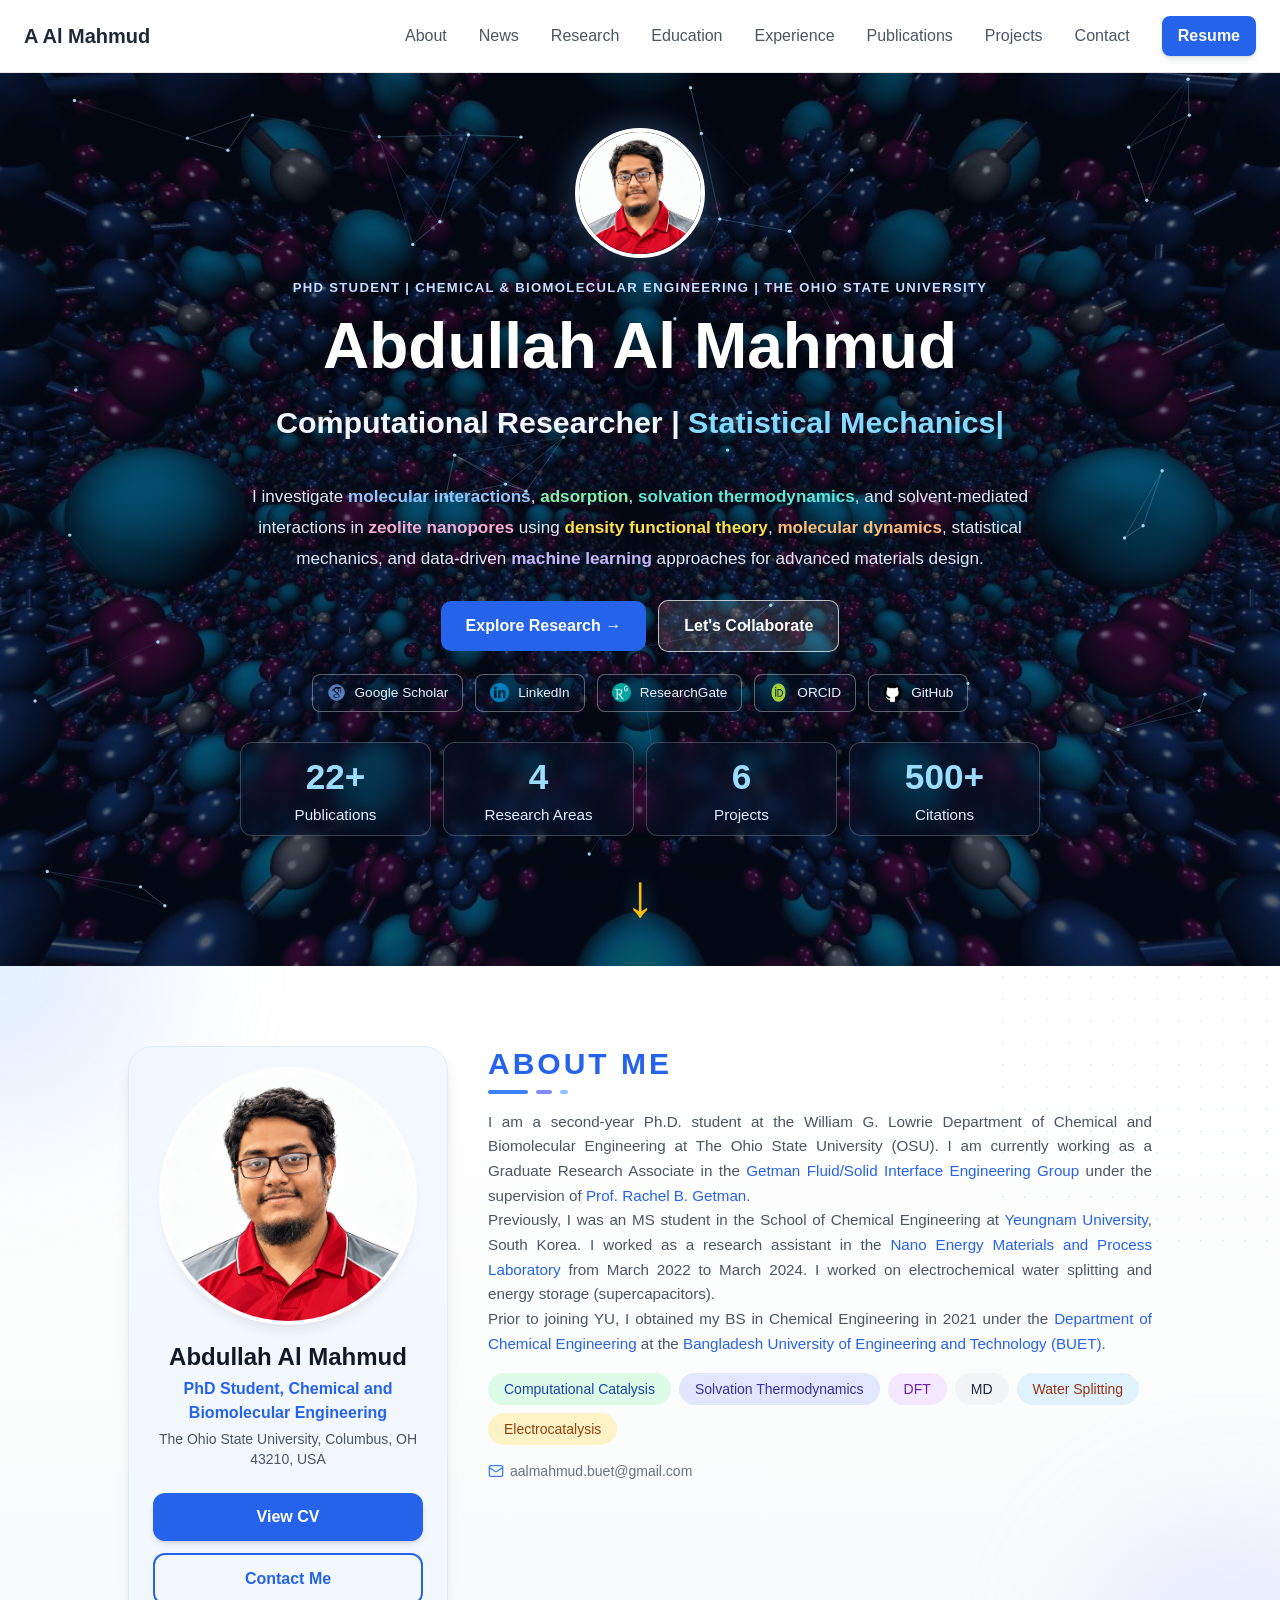
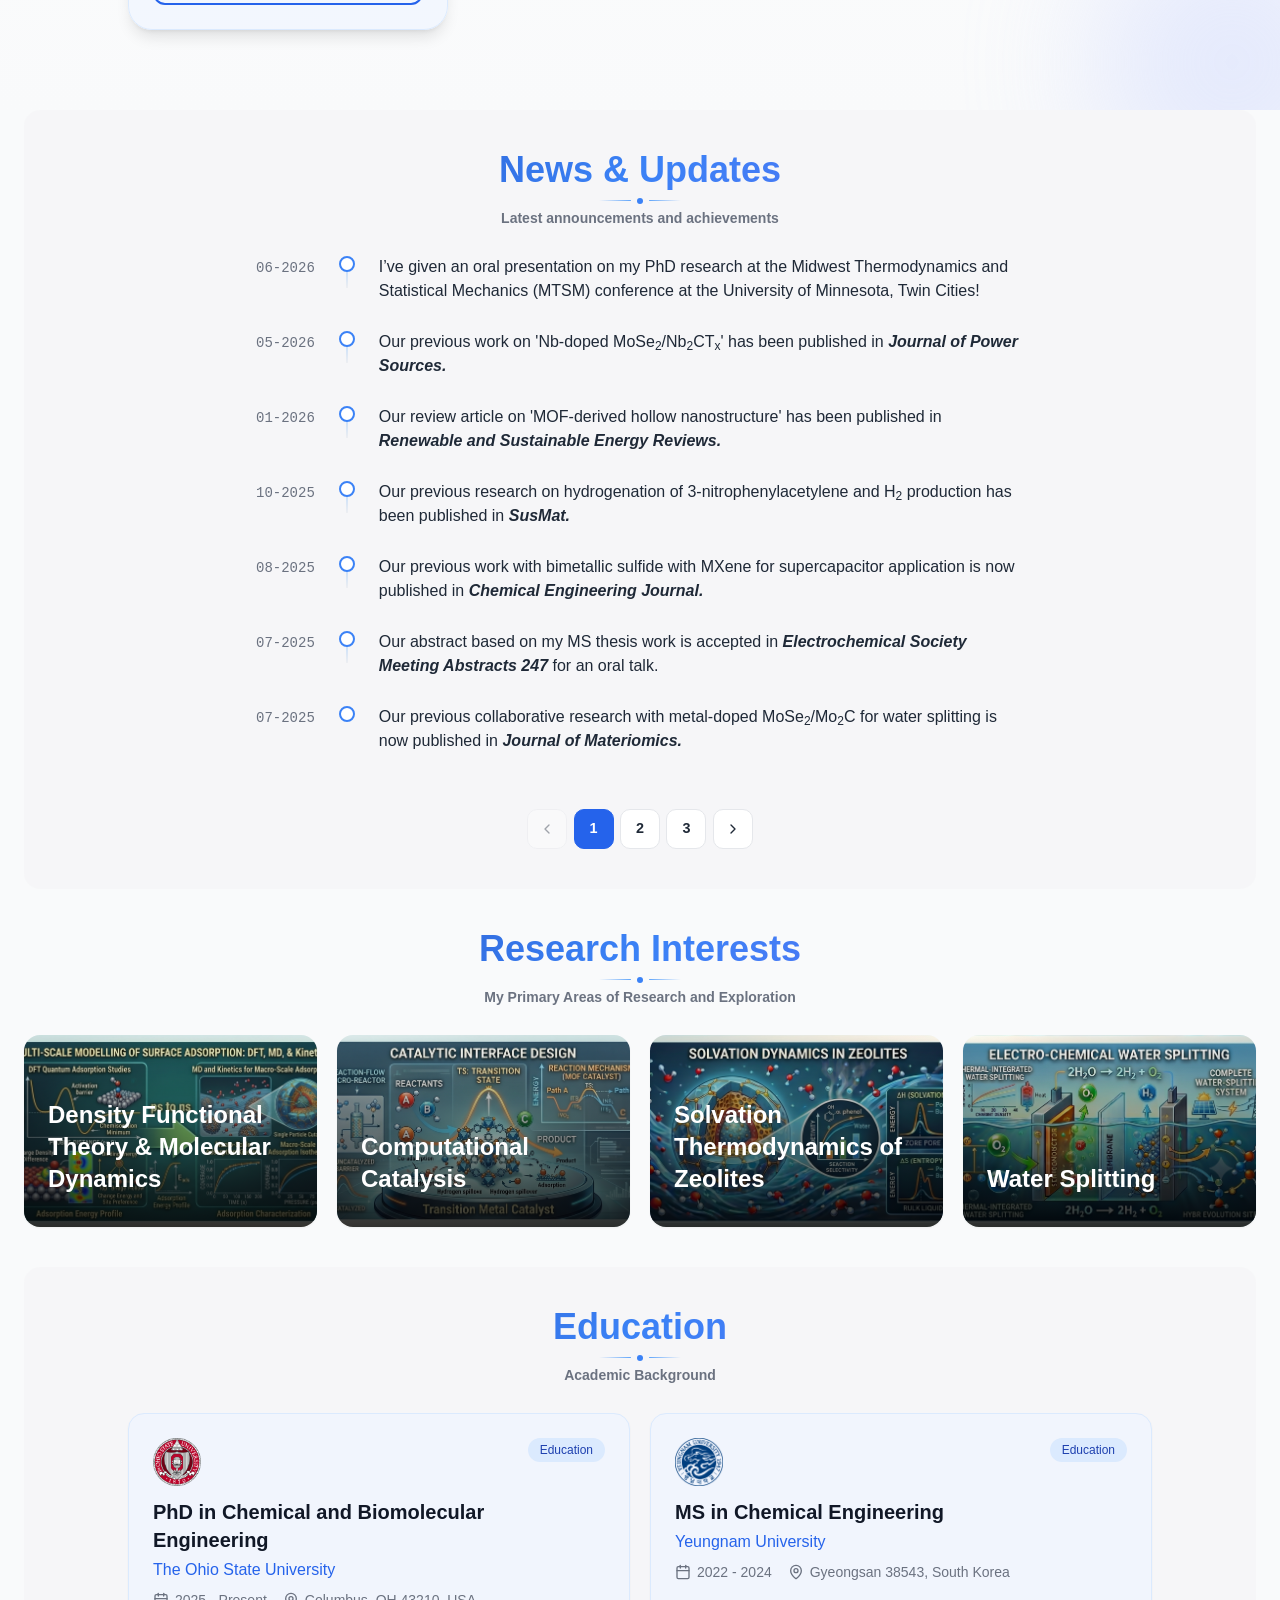
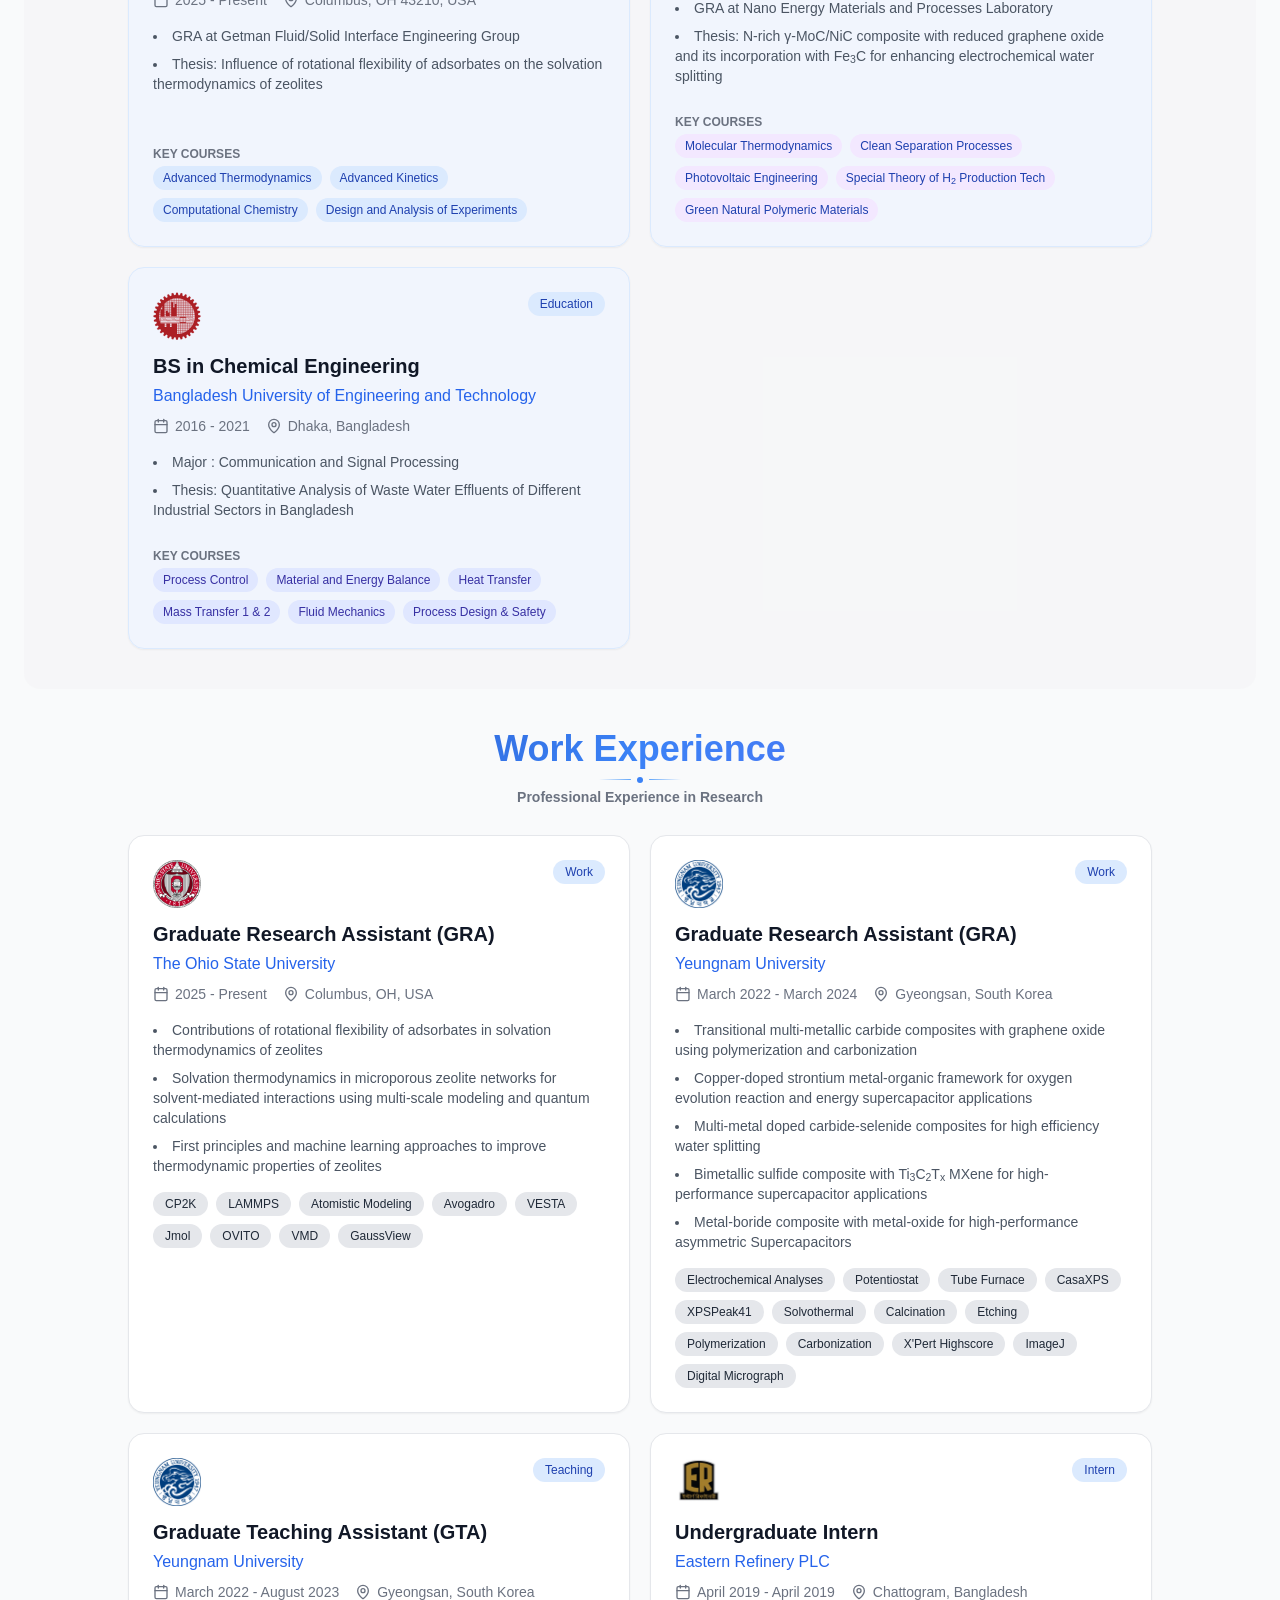
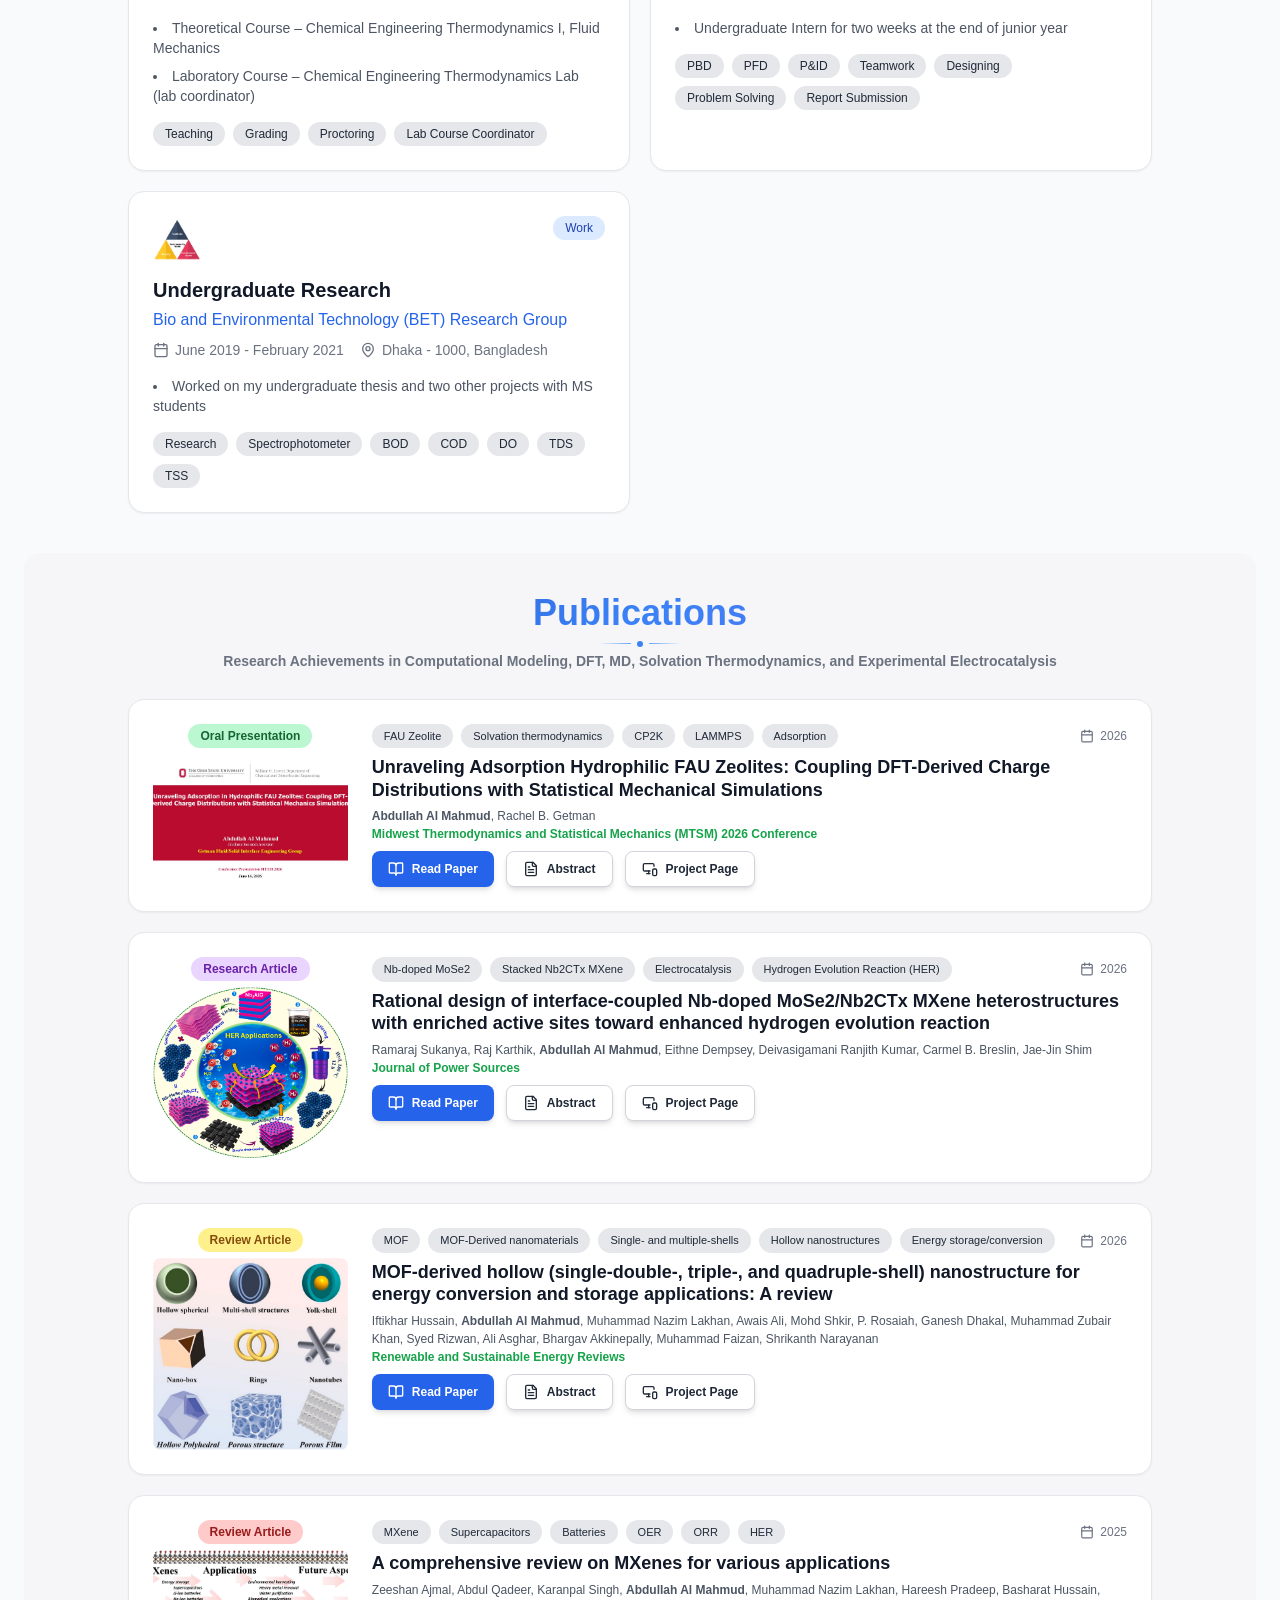
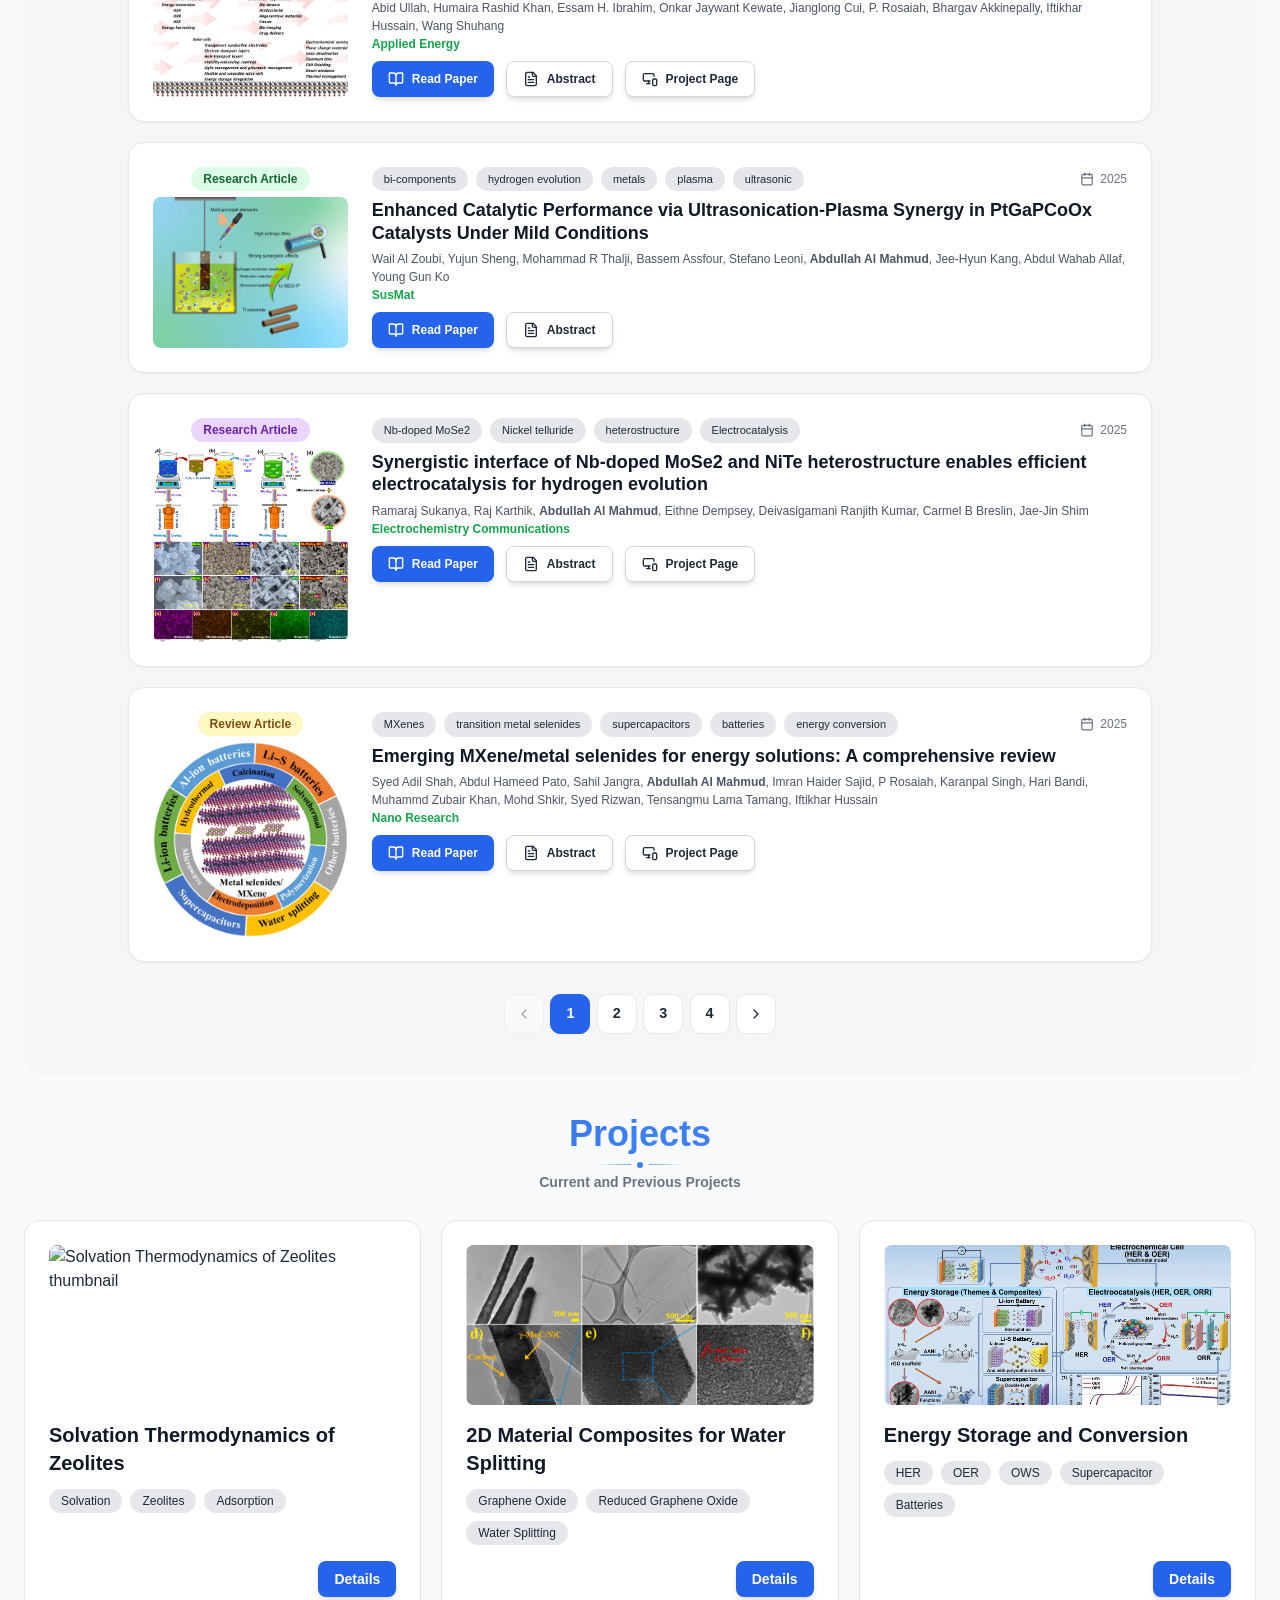
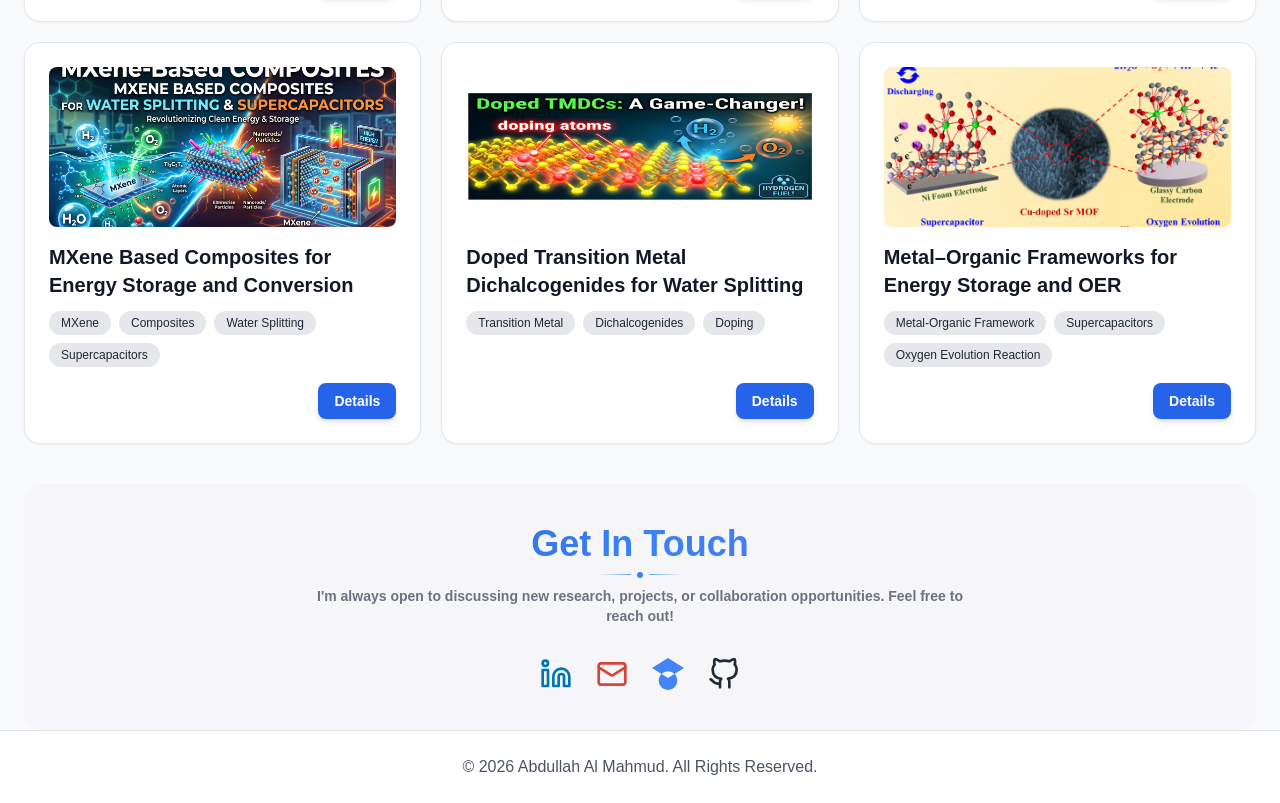
==== commit 0b7ab70d: "Change education card background color to blue" ====
--- a/index.html
+++ b/index.html
@@ -1124,7 +1124,7 @@
                         `).join('');
 
                         document.getElementById('education-container').innerHTML = educationData.map(edu => `
-                            <div class="bg-white p-6 rounded-2xl border border-gray-200 shadow-sm card-glow flex flex-col">
+                            <div class="bg-blue-50/70 p-6 rounded-2xl border border-blue-100 shadow-sm card-glow flex flex-col">
                                 <div class="flex justify-between items-start mb-3">
                                     <img src="${edu.logo}" alt="${edu.institution} Logo" class="w-12 h-12 rounded-lg">
                                     <span class="text-xs font-medium bg-blue-100 text-blue-800 px-3 py-1 rounded-full">Education</span>
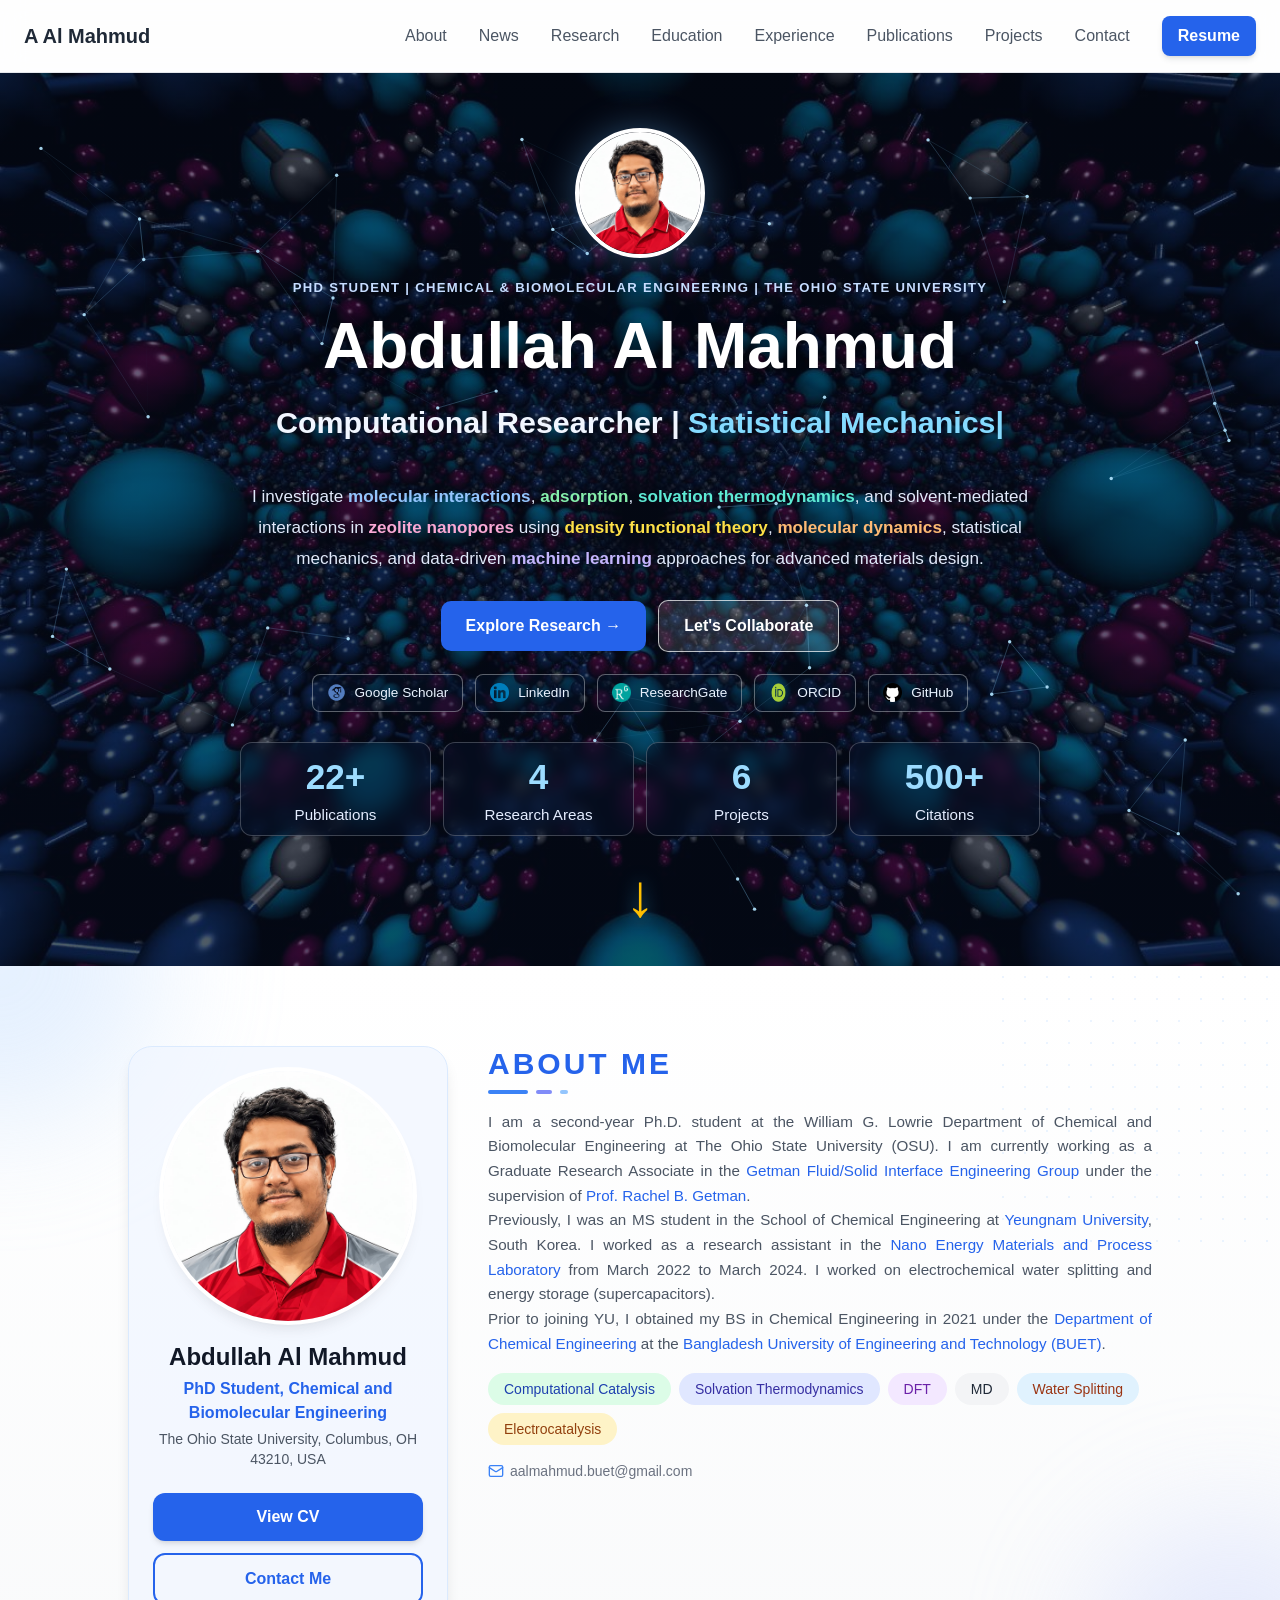
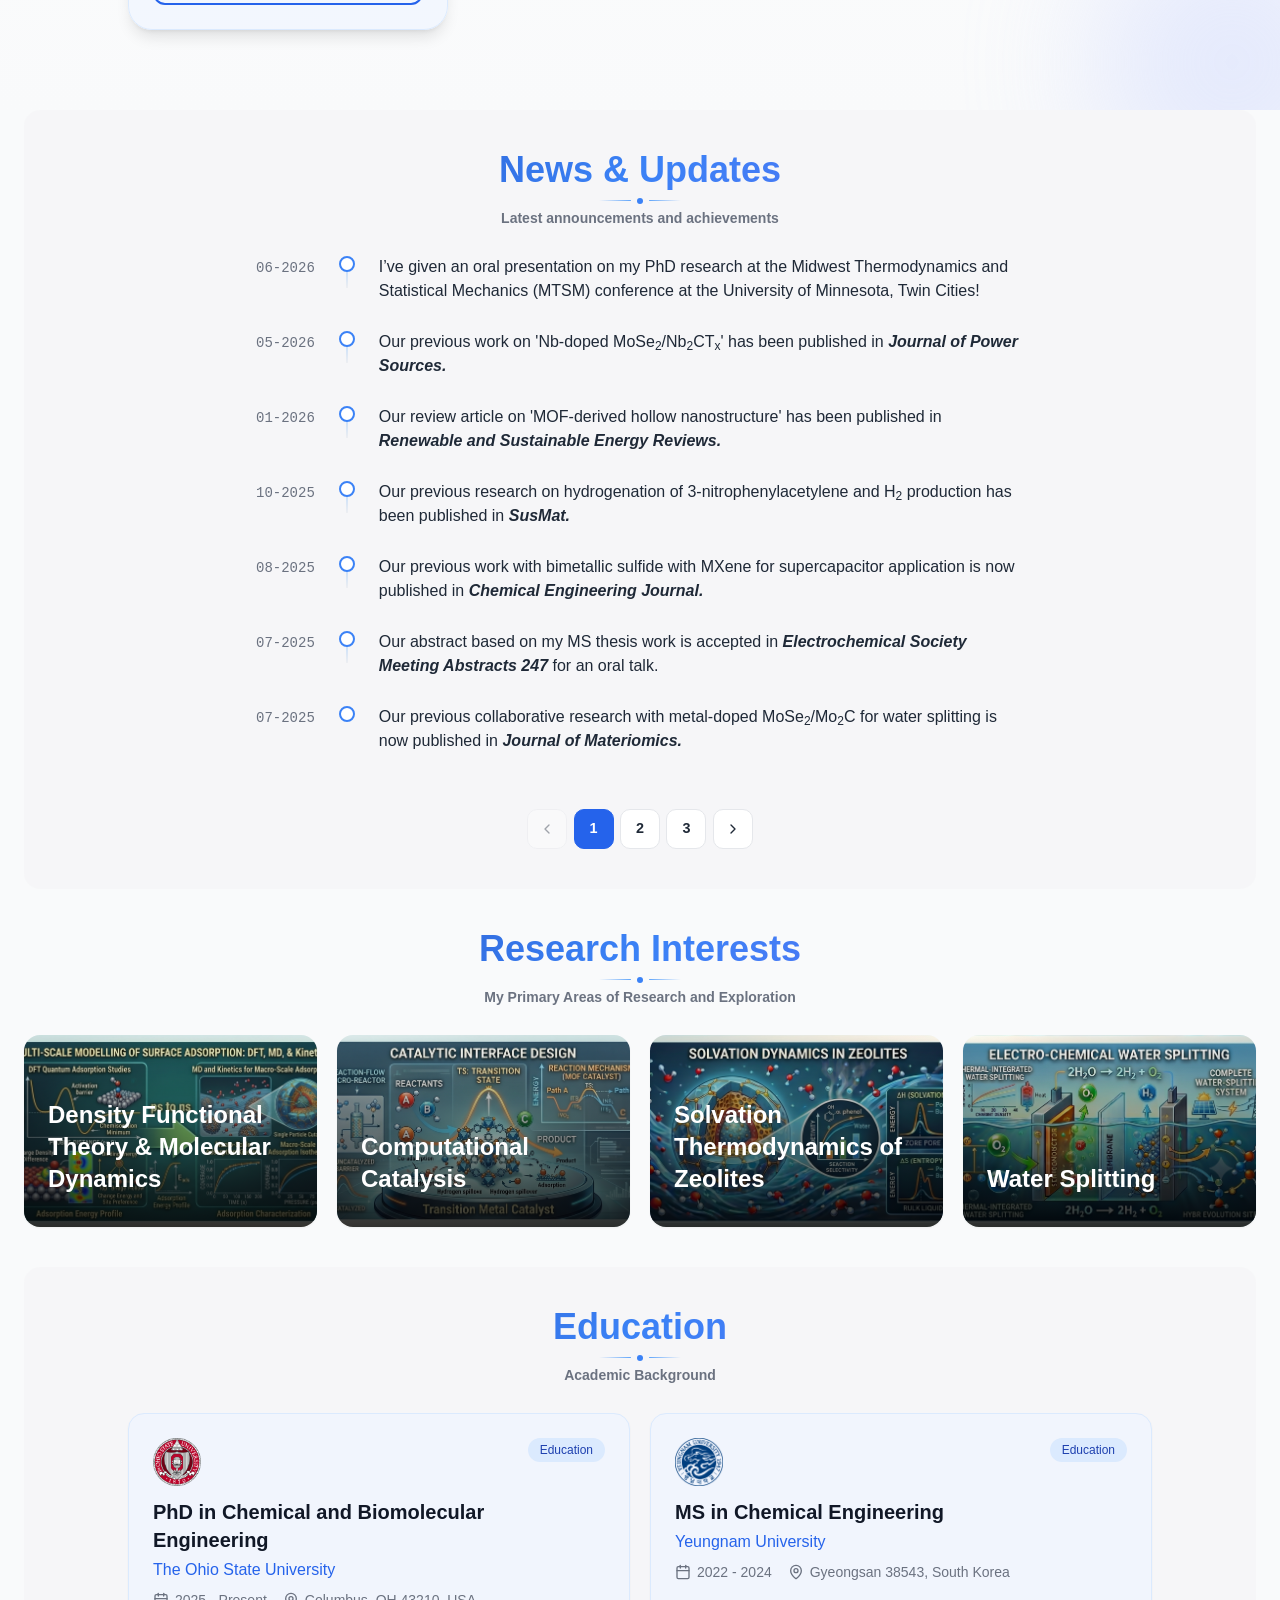
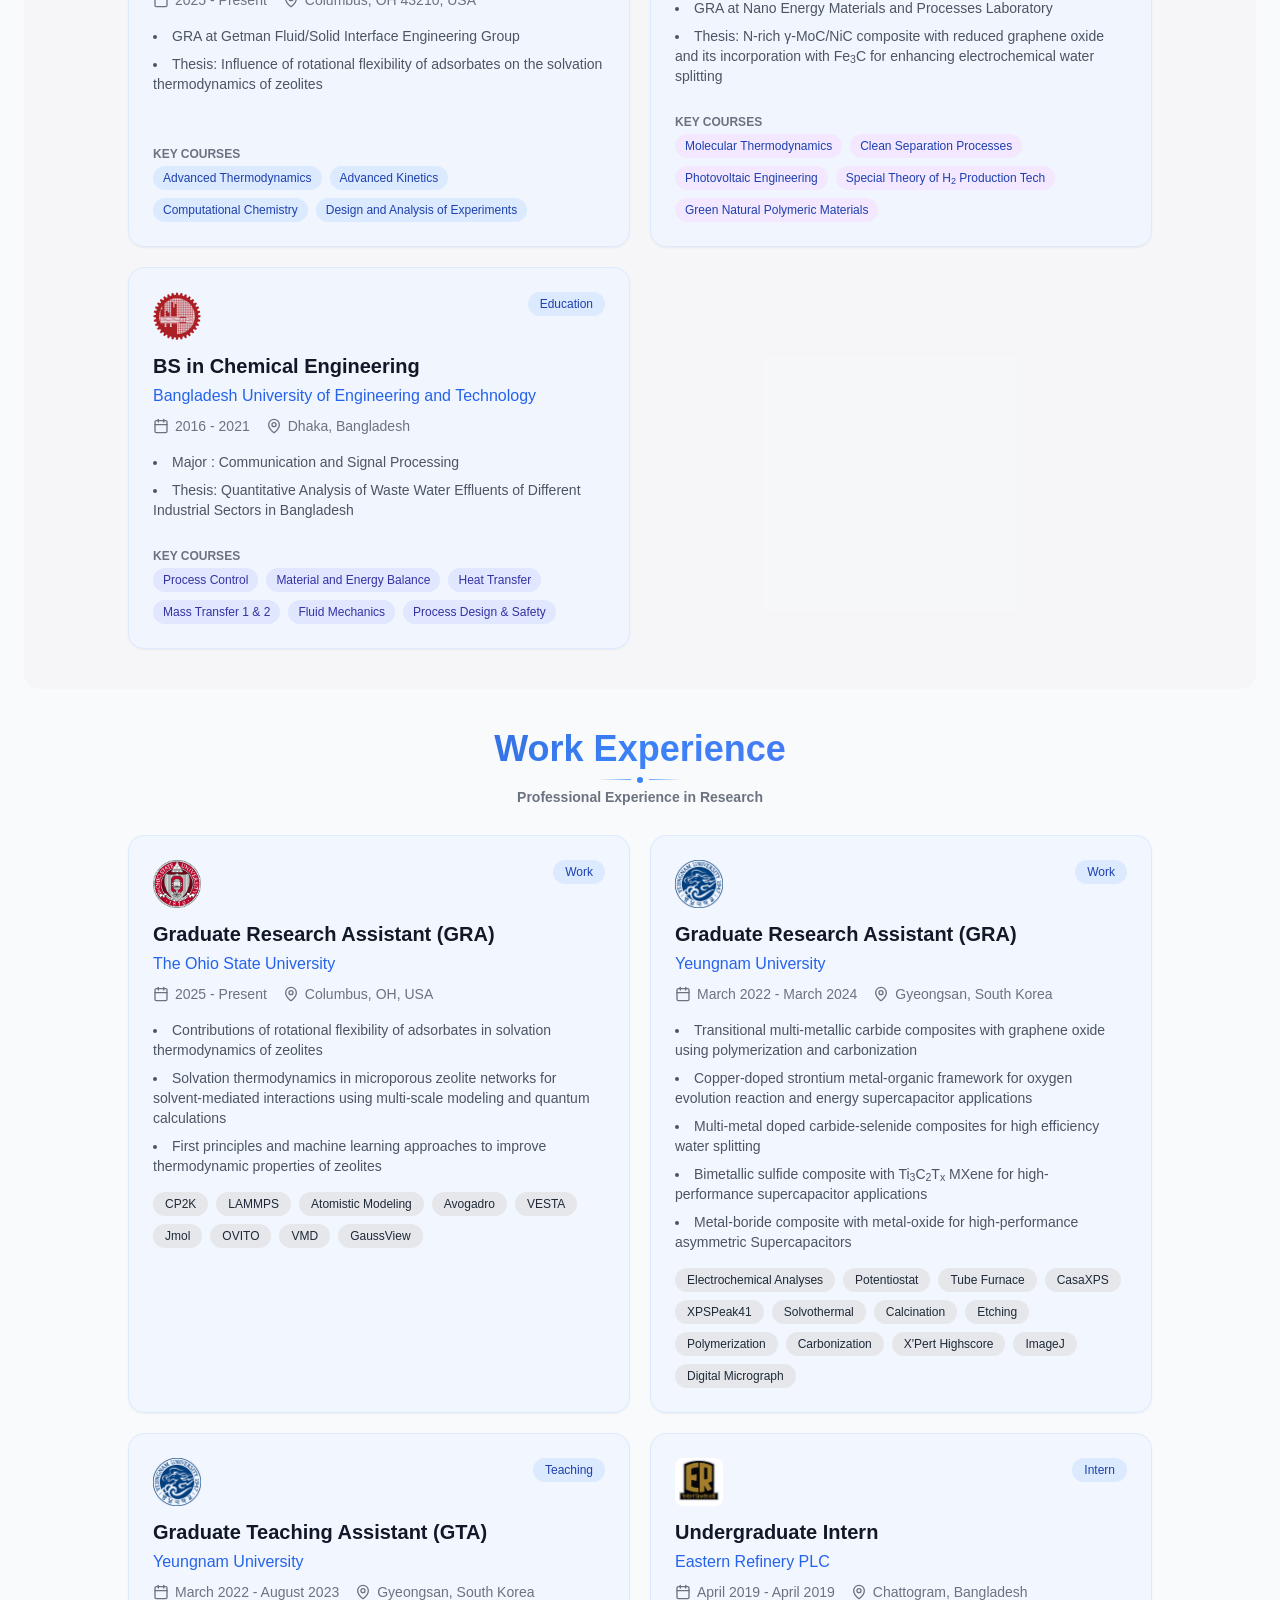
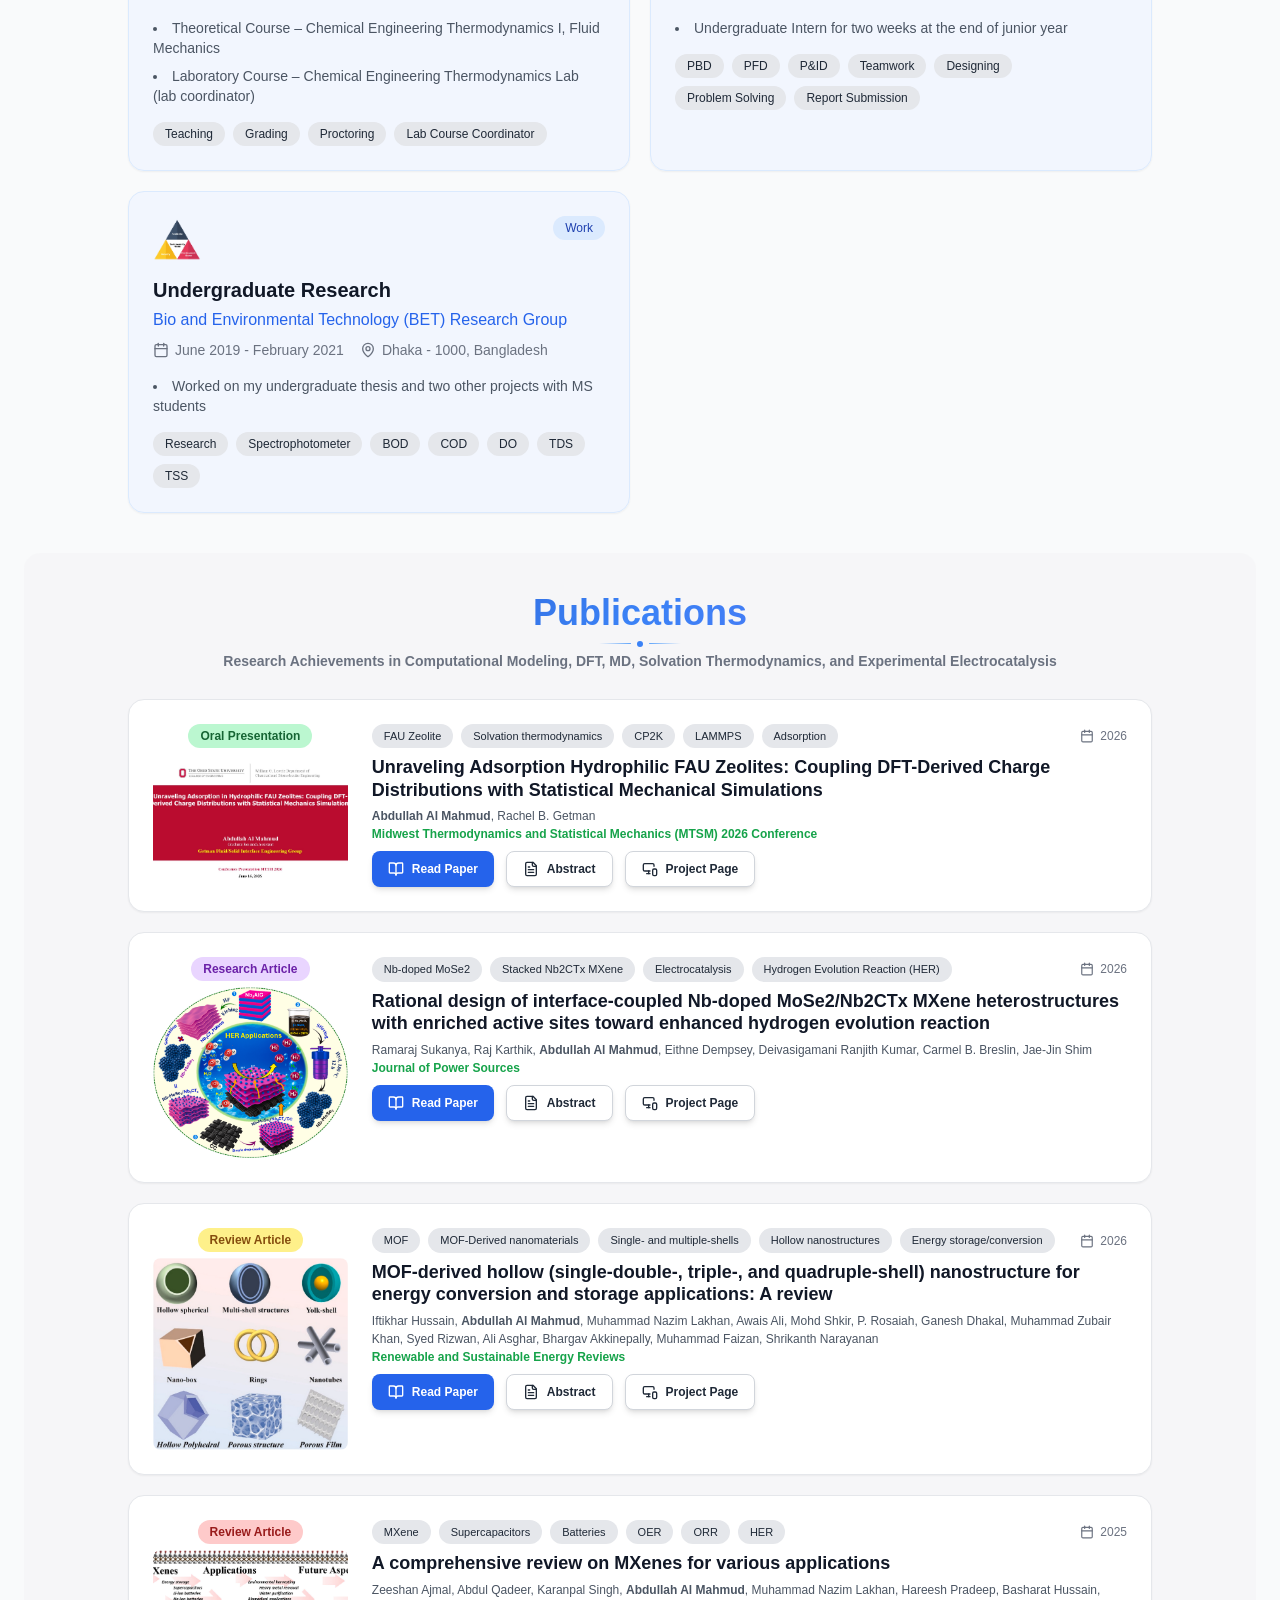
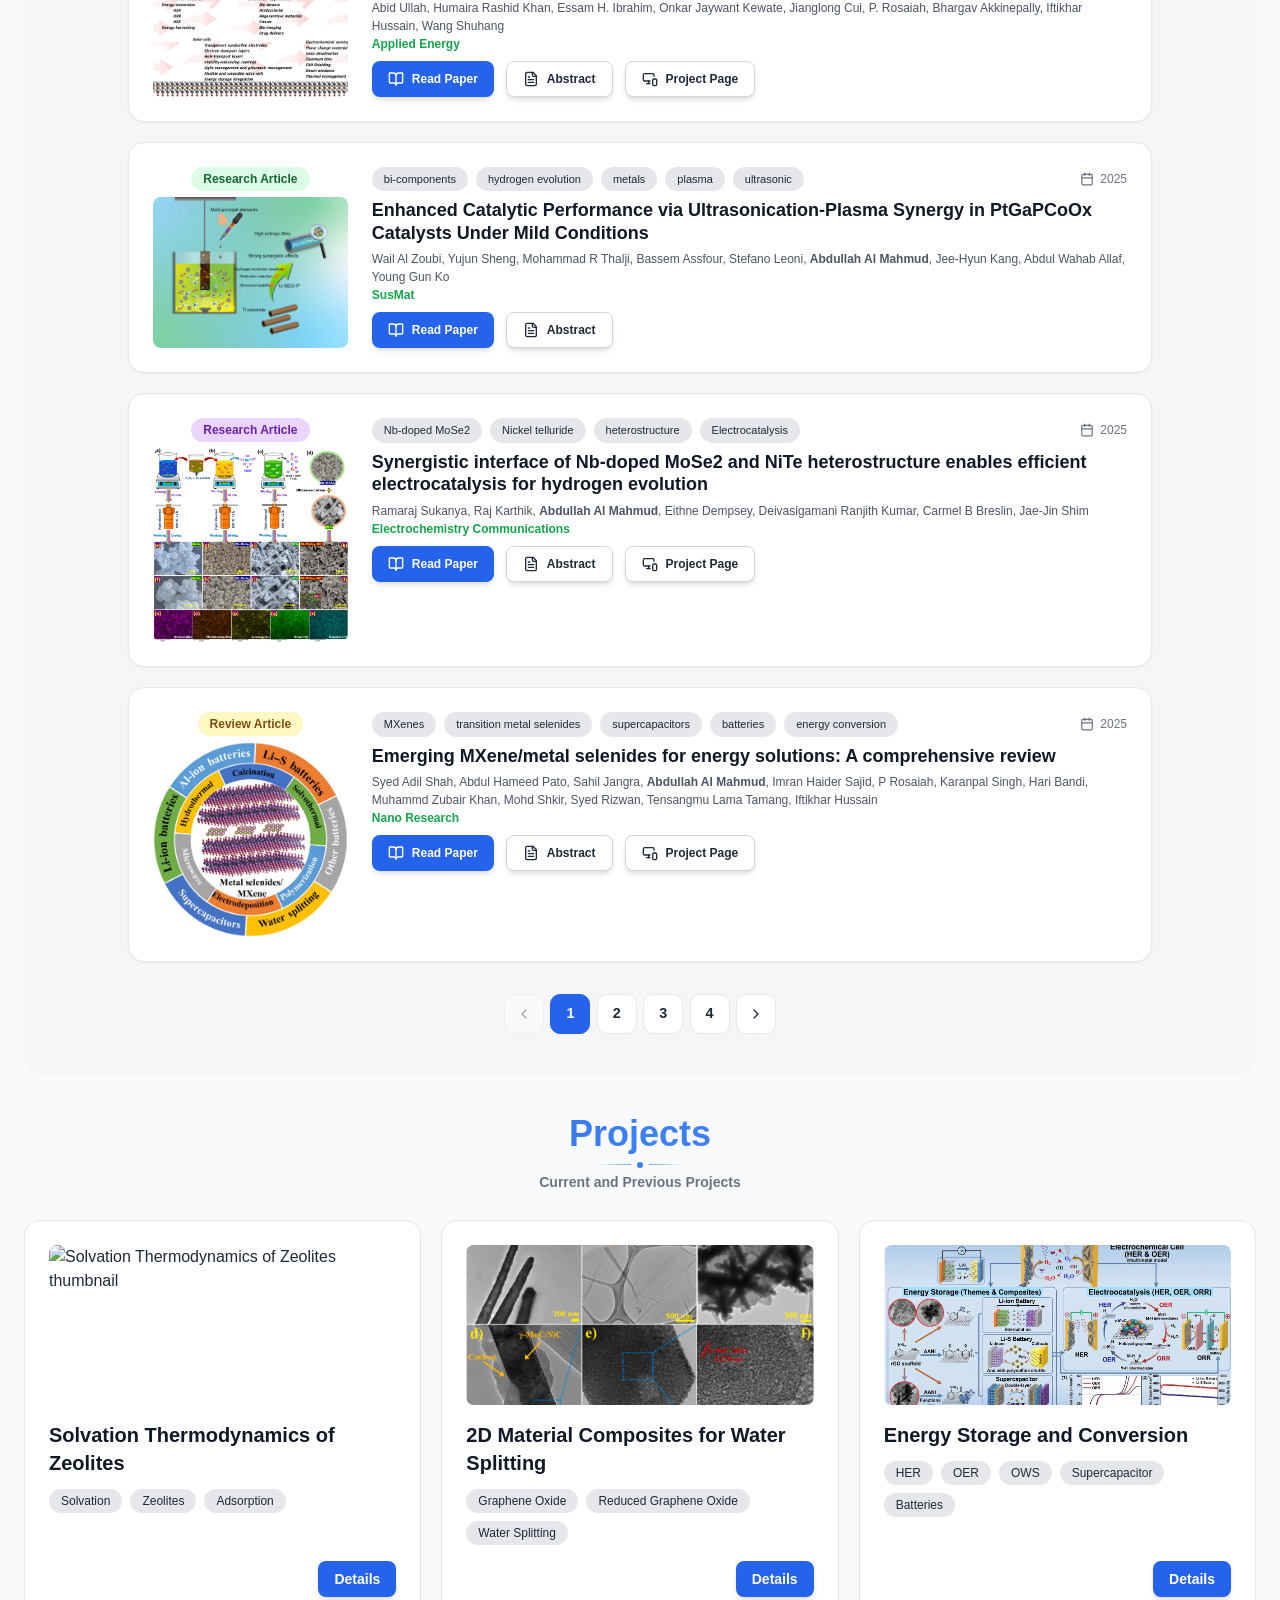
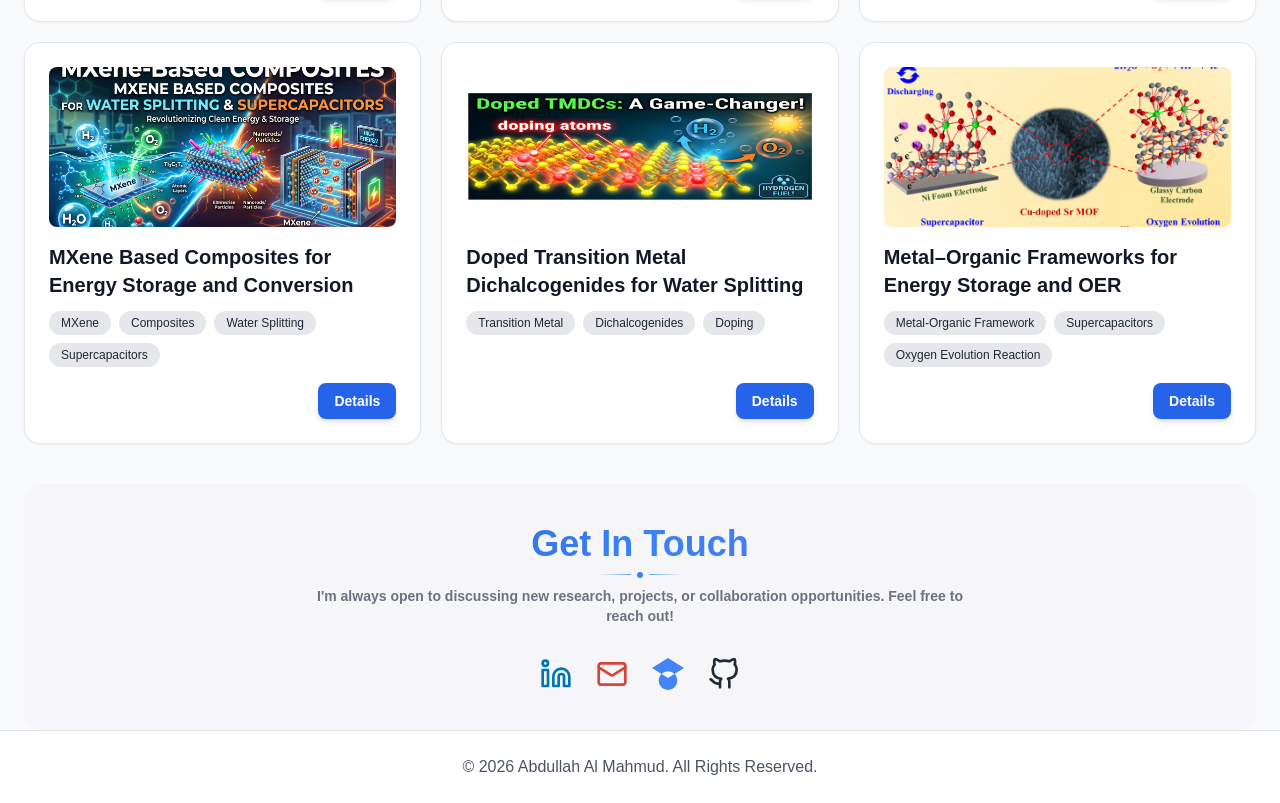
==== commit 6ba7597f: "Update experience card styling in index.html" ====
--- a/index.html
+++ b/index.html
@@ -1146,7 +1146,7 @@
 
 // Render Work Experience
                         document.getElementById('experience-container').innerHTML = experienceData.map(exp => `
-                            <div class="bg-white p-6 rounded-2xl border border-gray-200 shadow-sm card-glow">
+                            <div class="bg-blue-50/70 p-6 rounded-2xl border border-blue-100 shadow-sm card-glow">
                                 <div class="flex justify-between items-start mb-3">
                                     <img src="${exp.logo}" alt="${exp.company} Logo" class="w-12 h-12 rounded-lg">
                                 <span class="text-xs font-medium bg-blue-100 text-blue-800 px-3 py-1 rounded-full">${exp.badge || 'Work'}</span>
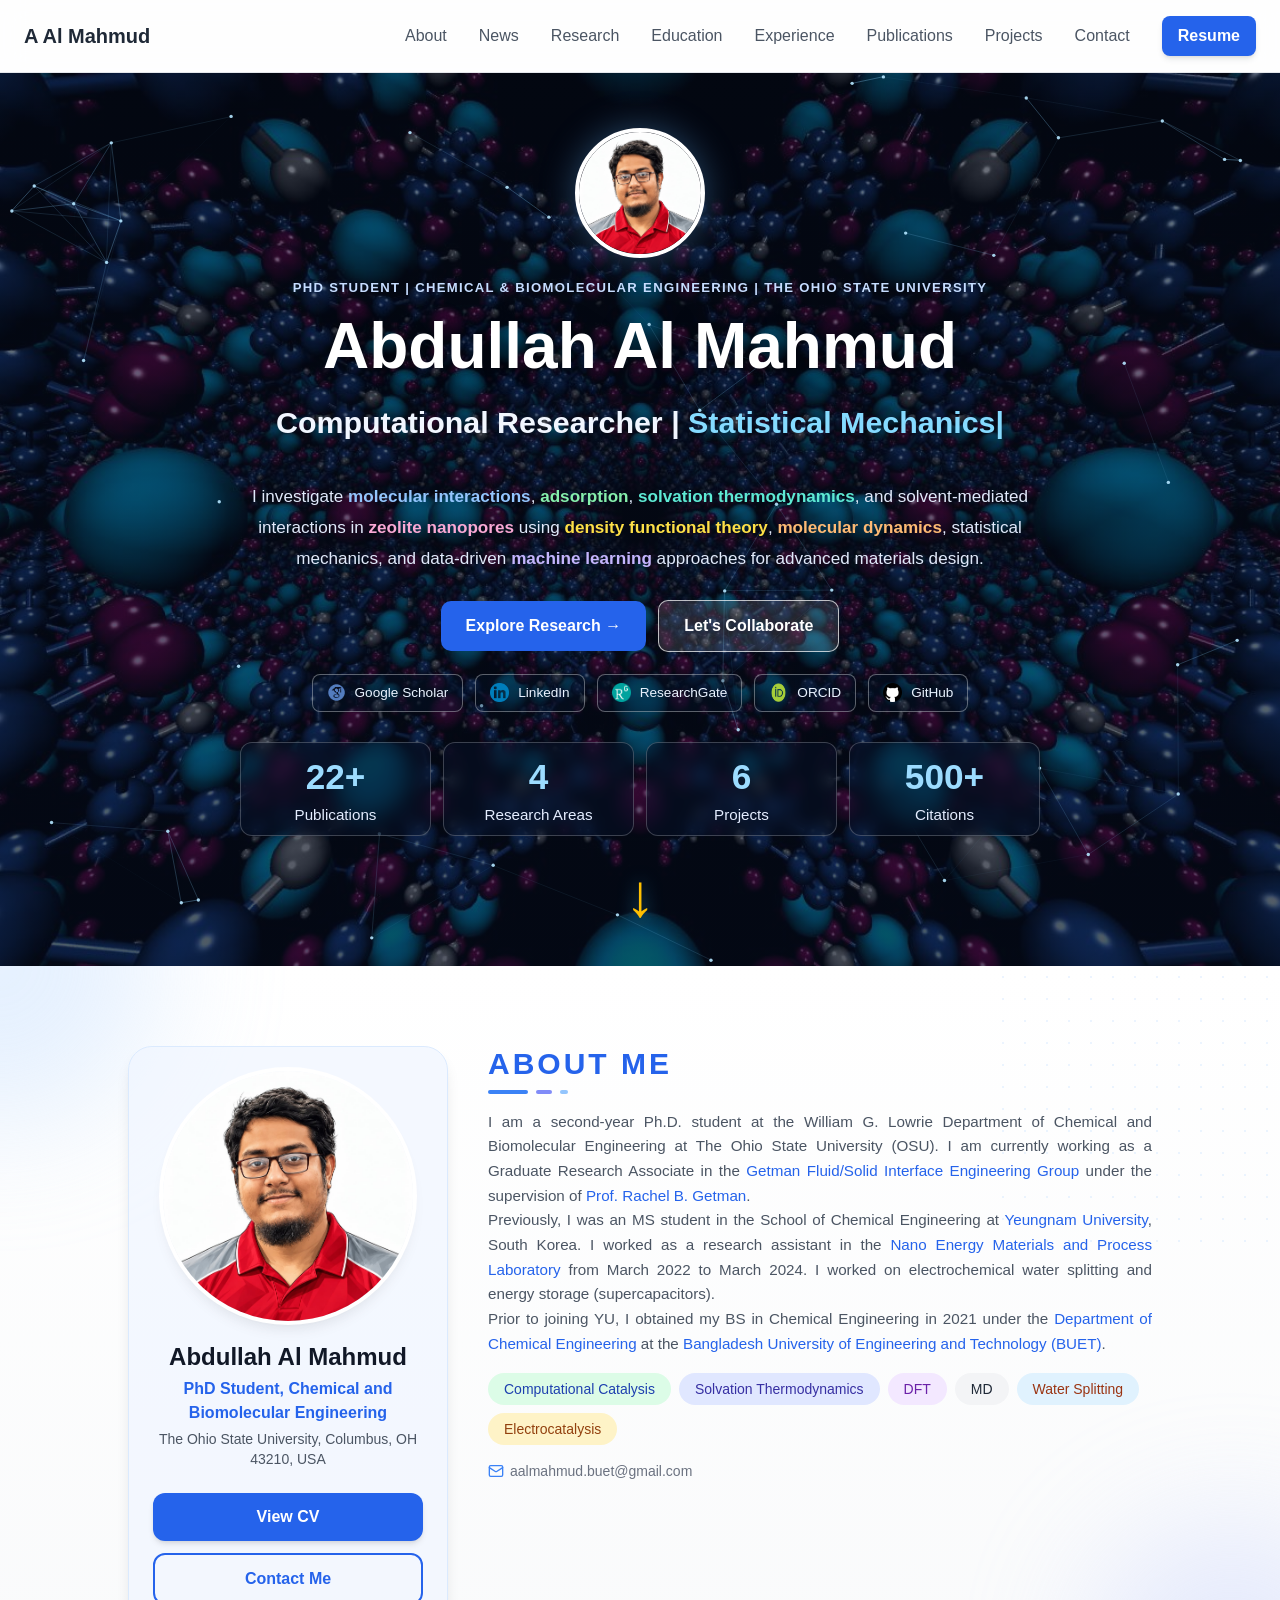
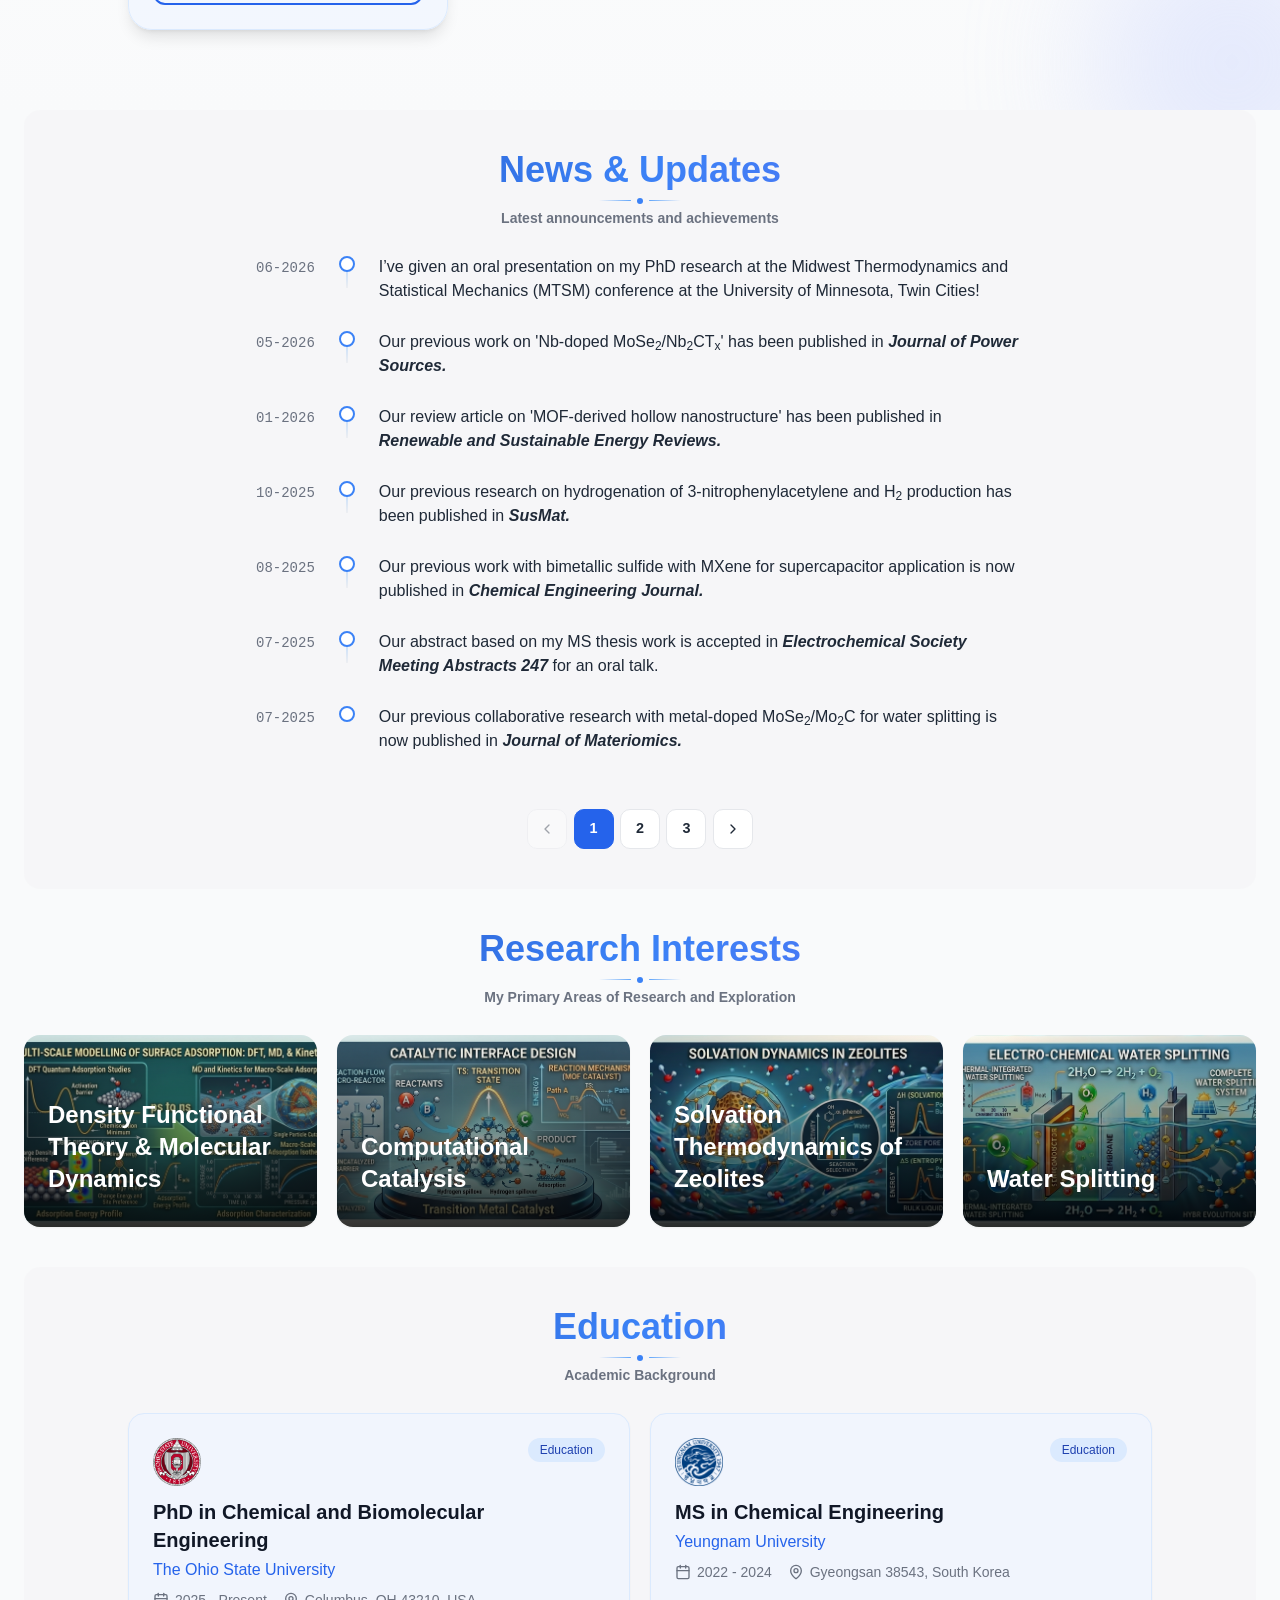
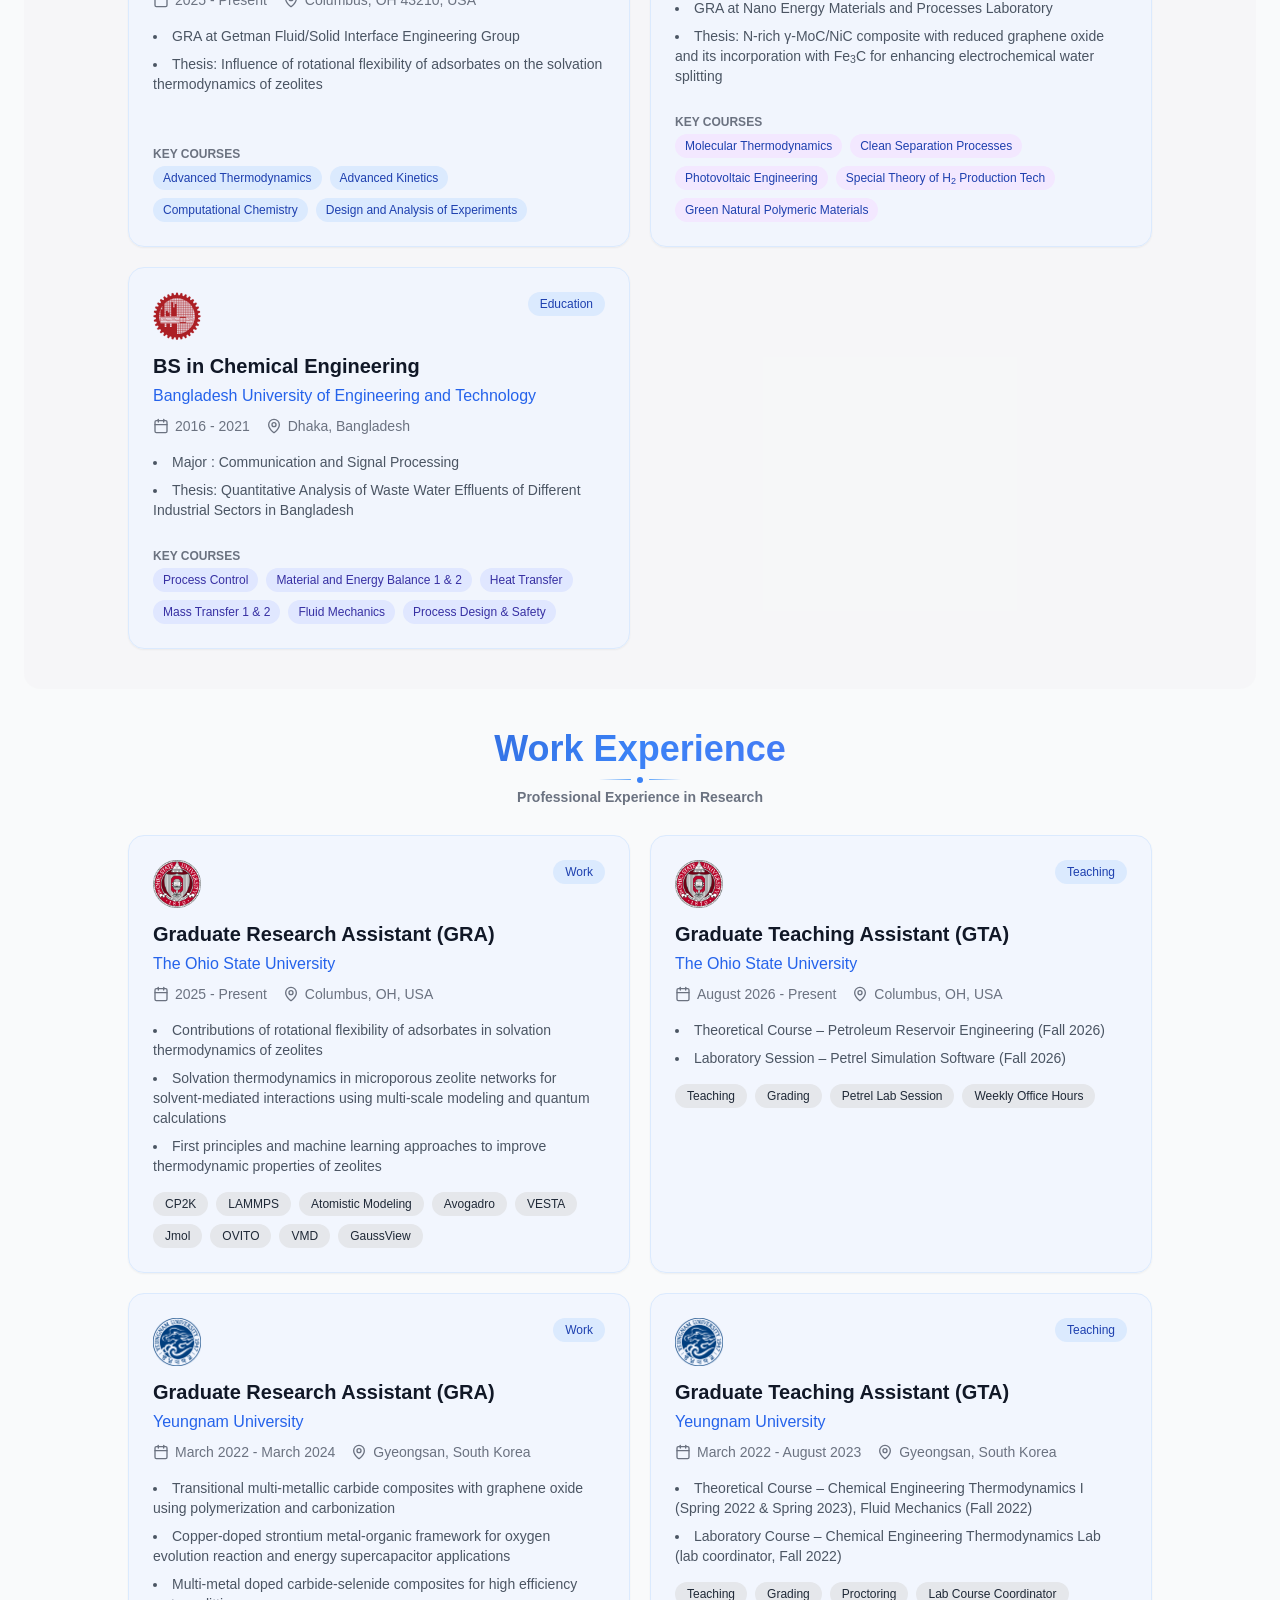
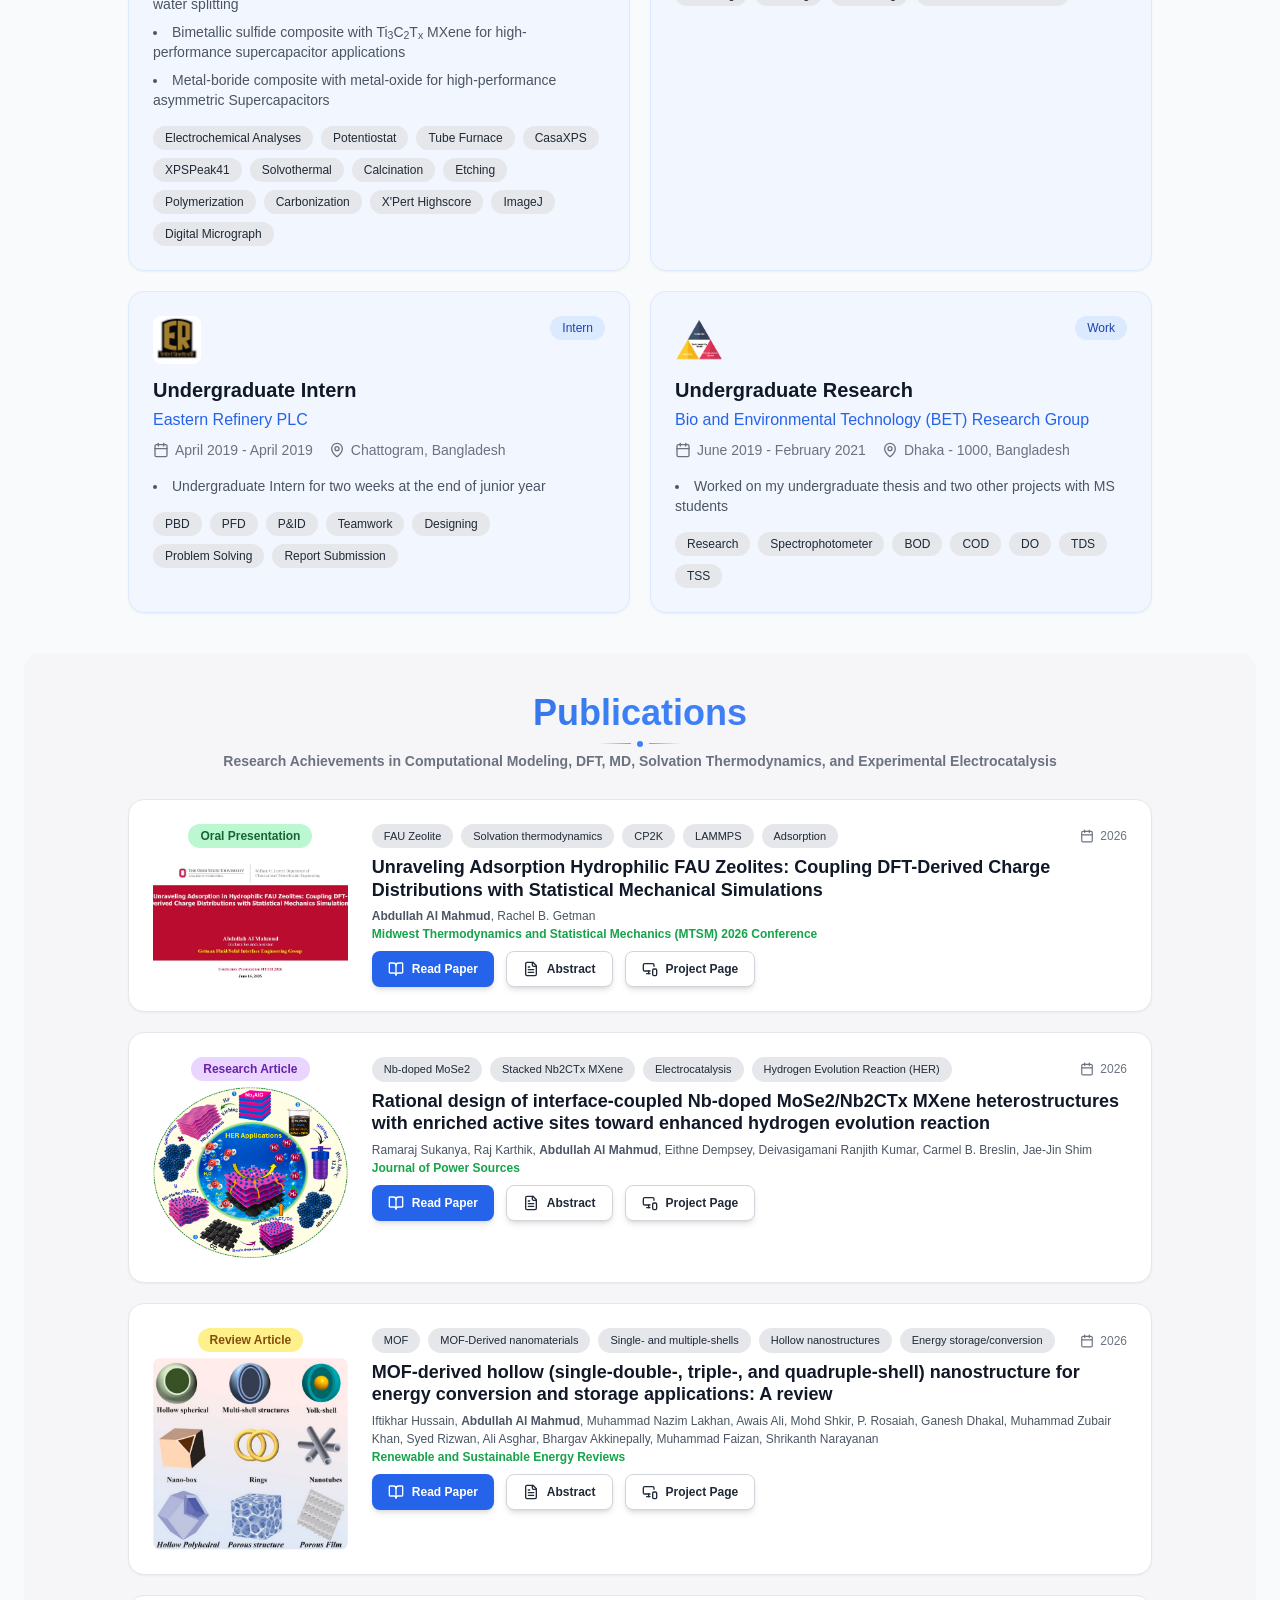
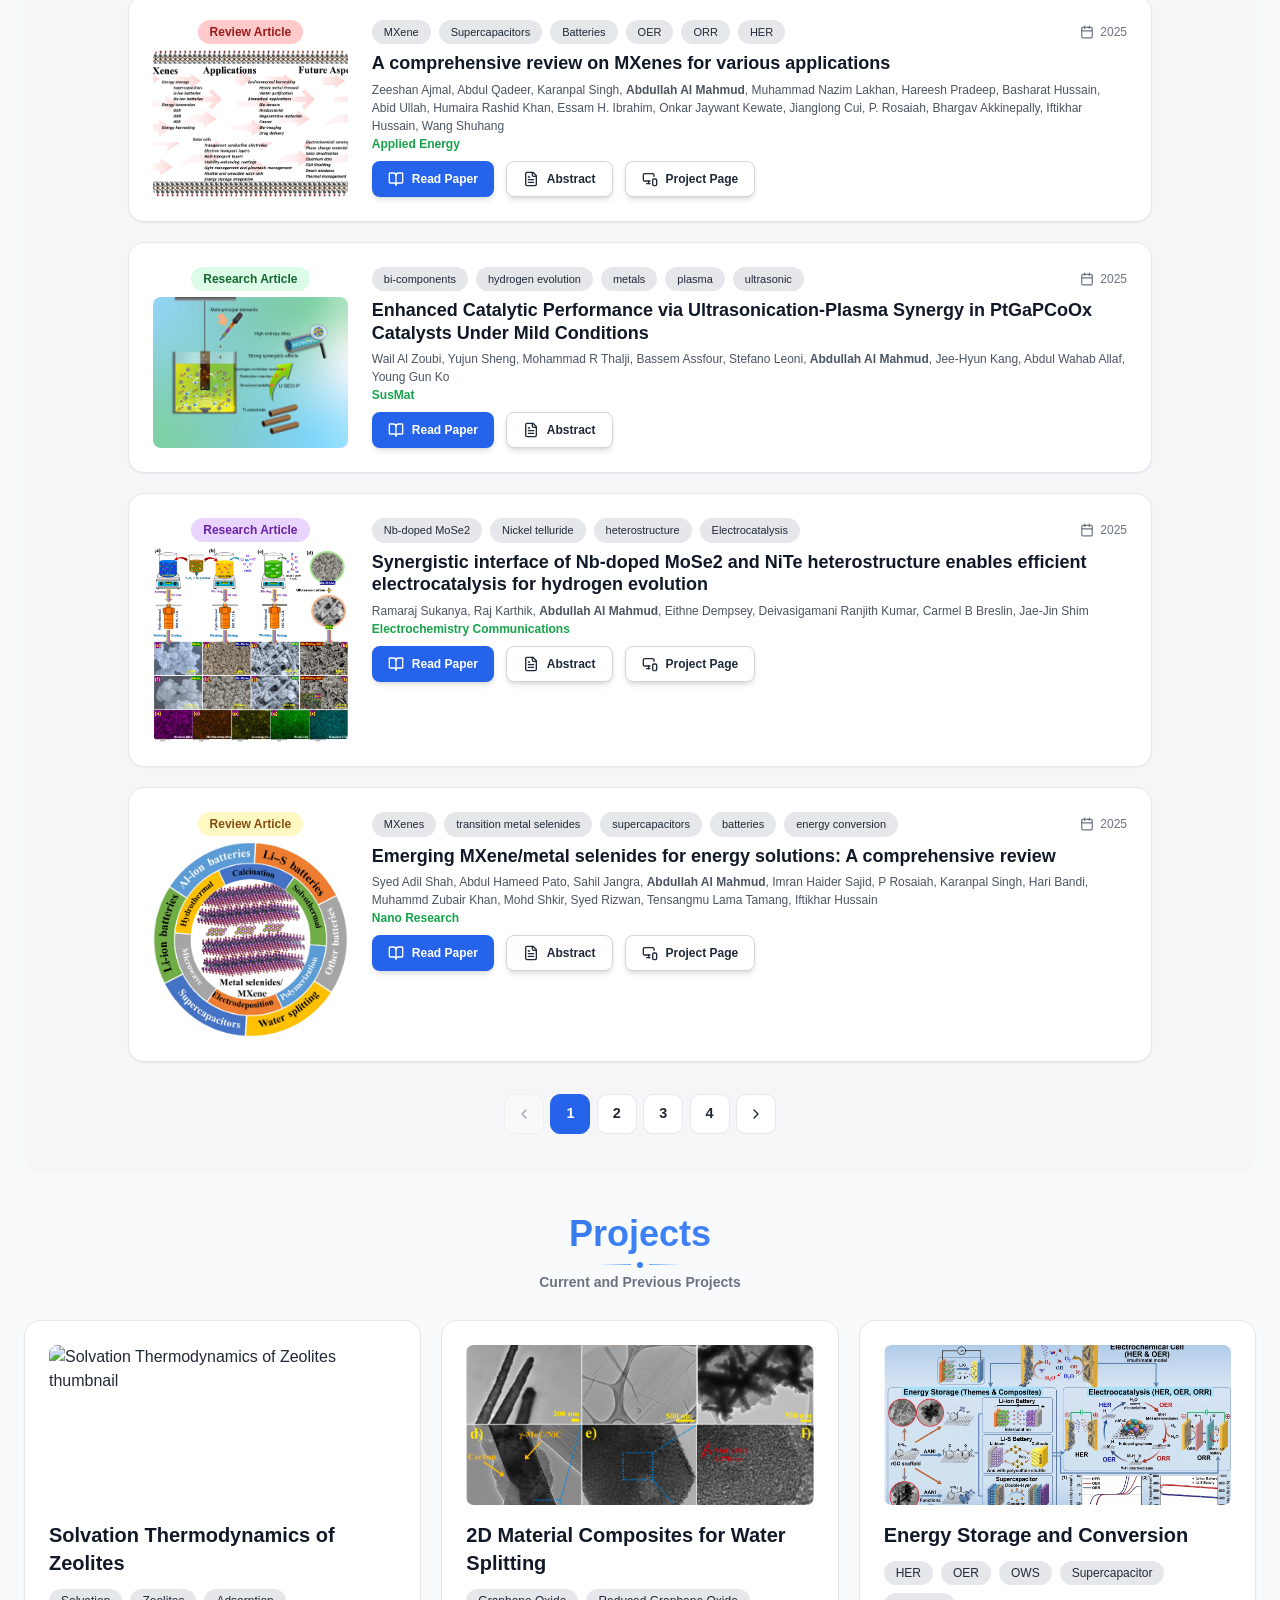
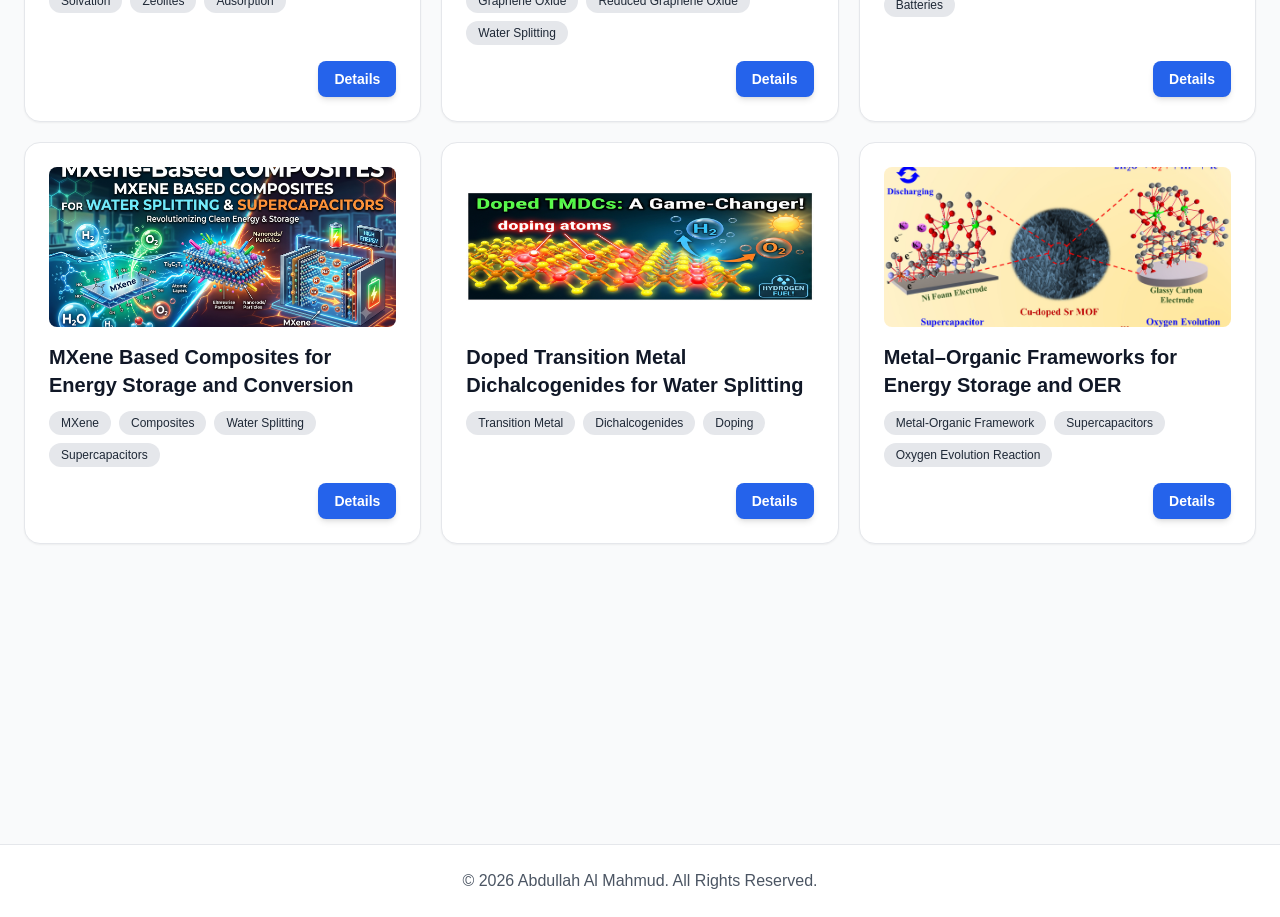
==== commit ca30ff16: "Implement social links section in index.html Added social links section with styling and JavaScript " ====
--- a/index.html
+++ b/index.html
@@ -436,6 +436,43 @@
     #hero .hero-cursor {
         animation: none;
     }
+}
+/* Get In Touch profile buttons */
+#social-links-container {
+    display: flex;
+    flex-wrap: wrap;
+    justify-content: center;
+    align-items: center;
+    gap: 12px;
+}
+#social-links-container a {
+    display: inline-flex;
+    align-items: center;
+    justify-content: center;
+    gap: 9px;
+    padding: 10px 16px;
+    border: 1px solid #37516e;
+    border-radius: 8px;
+    background: #0f2245;
+    color: #eaf3ff;
+    font-size: 0.9rem;
+    font-weight: 500;
+    text-decoration: none;
+    white-space: nowrap;
+    transition: transform .2s ease,
+                background .2s ease;
+}
+
+#social-links-container img,
+#social-links-container svg {
+    width: 24px;
+    height: 24px;
+    flex-shrink: 0;
+}
+
+#social-links-container a:hover {
+    transform: translateY(-3px);
+    background: #1e40af;
 }
     </style>
 </head>
@@ -992,48 +1029,33 @@
 
                         document.getElementById('about-skills').innerHTML = aboutData.skills.map(skill => `<span class="${skill.colors} text-sm font-medium px-4 py-1.5 rounded-full">${skill.name}</span>`).join('');
 
-                        // Render Social Links, Header Links & Footer
-                        const socialLinksContainer = document.getElementById('social-links-container');
-                        const headerSocialLinksContainer = document.getElementById('header-social-links');
-                        const socialLinks = aboutData.social_links;
                         
-                        const icons = {
-                            linkedin: {
-                                large: `<svg xmlns="http://www.w3.org/2000/svg" width="32" height="32" viewBox="0 0 24 24" fill="none" stroke="currentColor" stroke-width="2" stroke-linecap="round" stroke-linejoin="round" class="text-[#0077B5]"><path d="M16 8a6 6 0 0 1 6 6v7h-4v-7a2 2 0 0 0-2-2 2 2 0 0 0-2 2v7h-4v-7a6 6 0 0 1 6-6z"></path><rect x="2" y="9" width="4" height="12"></rect><circle cx="4" cy="4" r="2"></circle></svg>`,
-                                small: `<svg xmlns="http://www.w3.org/2000/svg" width="20" height="20" viewBox="0 0 24 24" fill="none" stroke="currentColor" stroke-width="2" stroke-linecap="round" stroke-linejoin="round" class="text-[#0077B5]"><path d="M16 8a6 6 0 0 1 6 6v7h-4v-7a2 2 0 0 0-2-2 2 2 0 0 0-2 2v7h-4v-7a6 6 0 0 1 6-6z"></path><rect x="2" y="9" width="4" height="12"></rect><circle cx="4" cy="4" r="2"></circle></svg>`
-                            },
-                            mail: {
-                                large: `<svg xmlns="http://www.w3.org/2000/svg" width="32" height="32" viewBox="0 0 24 24" fill="none" stroke="currentColor" stroke-width="2" stroke-linecap="round" stroke-linejoin="round" class="text-[#D44638]"><rect x="2" y="4" width="20" height="16" rx="2"></rect><path d="m22 7-8.97 5.7a1.94 1.94 0 0 1-2.06 0L2 7"></path></svg>`,
-                                small: `<svg xmlns="http://www.w3.org/2000/svg" width="20" height="20" viewBox="0 0 24 24" fill="none" stroke="currentColor" stroke-width="2" stroke-linecap="round" stroke-linejoin="round" class="text-[#D44638]"><rect x="2" y="4" width="20" height="16" rx="2"></rect><path d="m22 7-8.97 5.7a1.94 1.94 0 0 1-2.06 0L2 7"></path></svg>`
-                            },
-                            google_scholar: {
-                                large: `<svg xmlns="http://www.w3.org/2000/svg" width="32" height="32" viewBox="0 0 24 24" fill="currentColor" class="text-[#4285F4]"><path d="M12 24a7 7 0 1 1 0-14 7 7 0 0 1 0 14zm0-24L0 7.5l12 7.5L24 7.5L12 0z"/></svg>`,
-                            },
-                            github: {
-                                large: `<svg xmlns="http://www.w3.org/2000/svg" width="32" height="32" viewBox="0 0 24 24" fill="none" stroke="currentColor" stroke-width="2" stroke-linecap="round" stroke-linejoin="round" class="text-gray-800"><path d="M9 19c-5 1.5-5-2.5-7-3m14 6v-3.87a3.37 3.37 0 0 0-.94-2.61c3.14-.35 6.44-1.54 6.44-7A5.44 5.44 0 0 0 20 4.77 5.07 5.07 0 0 0 19.91 1S18.73.65 16 2.48a13.38 13.38 0 0 0-7 0C6.27.65 5.09 1 5.09 1A5.07 5.07 0 0 0 5 4.77a5.44 5.44 0 0 0-1.5 3.78c0 5.42 3.3 6.61 6.44 7A3.37 3.37 0 0 0 9 18.13V22"></path></svg>`,
-                            }
-                        };
+                        /* ===== GET IN TOUCH: ACADEMIC PROFILES ===== */
                         
-                        let socialHTML = '';
-                        let headerSocialHTML = '';
-
-                        if (socialLinks.linkedin) {
-                            socialHTML += `<a href="${socialLinks.linkedin}" class="transition-transform hover:scale-110">${icons.linkedin.large}</a>`;
-                            headerSocialHTML += `<a href="${socialLinks.linkedin}" class="transition-transform hover:scale-110">${icons.linkedin.small}</a>`;
-                        }
-                        if (aboutData.email) {
-                             socialHTML += `<a href="mailto:${aboutData.email}" class="transition-transform hover:scale-110">${icons.mail.large}</a>`;
-                             headerSocialHTML += `<a href="mailto:${aboutData.email}" class="transition-transform hover:scale-110">${icons.mail.small}</a>`;
-                        }
-                        if (socialLinks.google_scholar) {
-                            socialHTML += `<a href="${socialLinks.google_scholar}" class="transition-transform hover:scale-110">${icons.google_scholar.large}</a>`;
-                        }
-                        if (socialLinks.github) {
-                            socialHTML += `<a href="${socialLinks.github}" class="transition-transform hover:scale-110">${icons.github.large}</a>`;
-                        }
-                        socialLinksContainer.innerHTML = socialHTML;
+                        const socialLinksContainer =
+                            document.getElementById('social-links-container');
                         
-                        document.getElementById('footer-text').innerHTML = `&copy; ${new Date().getFullYear()} ${aboutData.name}. All Rights Reserved.`;
+                        // Clear previous social icons
+                        socialLinksContainer.replaceChildren();
+                        
+                        // Copy the five academic profile buttons from the hero
+                        document.querySelectorAll('#hero .hero-social a')
+                            .forEach(heroLink => {
+                        
+                                // Skip profiles without URLs
+                                if (heroLink.hidden) return;
+                        
+                                // Copy the button, including its icon and text
+                                const contactLink = heroLink.cloneNode(true);
+                        
+                                // Remove duplicate ID
+                                contactLink.removeAttribute('id');
+                        
+                                // Add to Get In Touch section
+                                socialLinksContainer.appendChild(contactLink);
+                            });
+                        
+                        document.getElementById('footer-text').innerHTML = `&copy; ${new Date().getFullYear()}         ${aboutData.name}. All Rights Reserved.`;
 
 
                         const formatDate = (dateString) => {
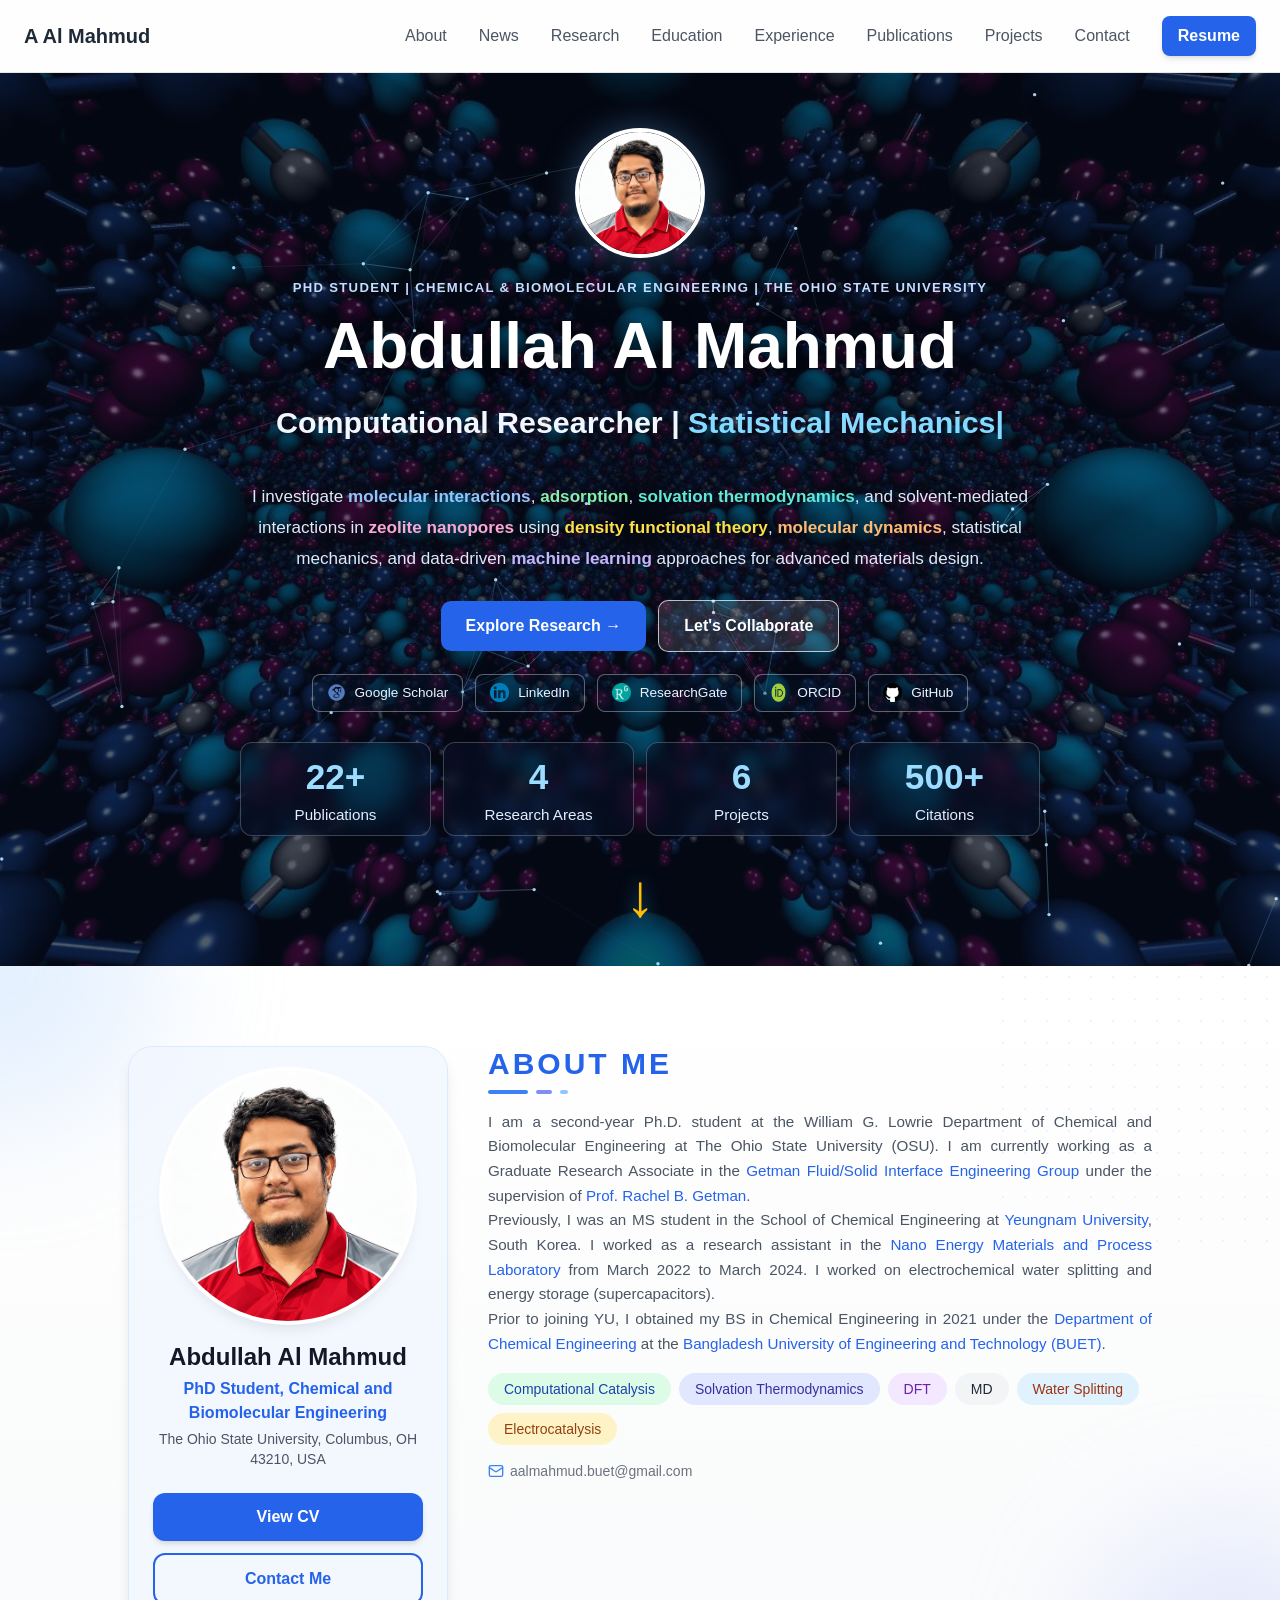
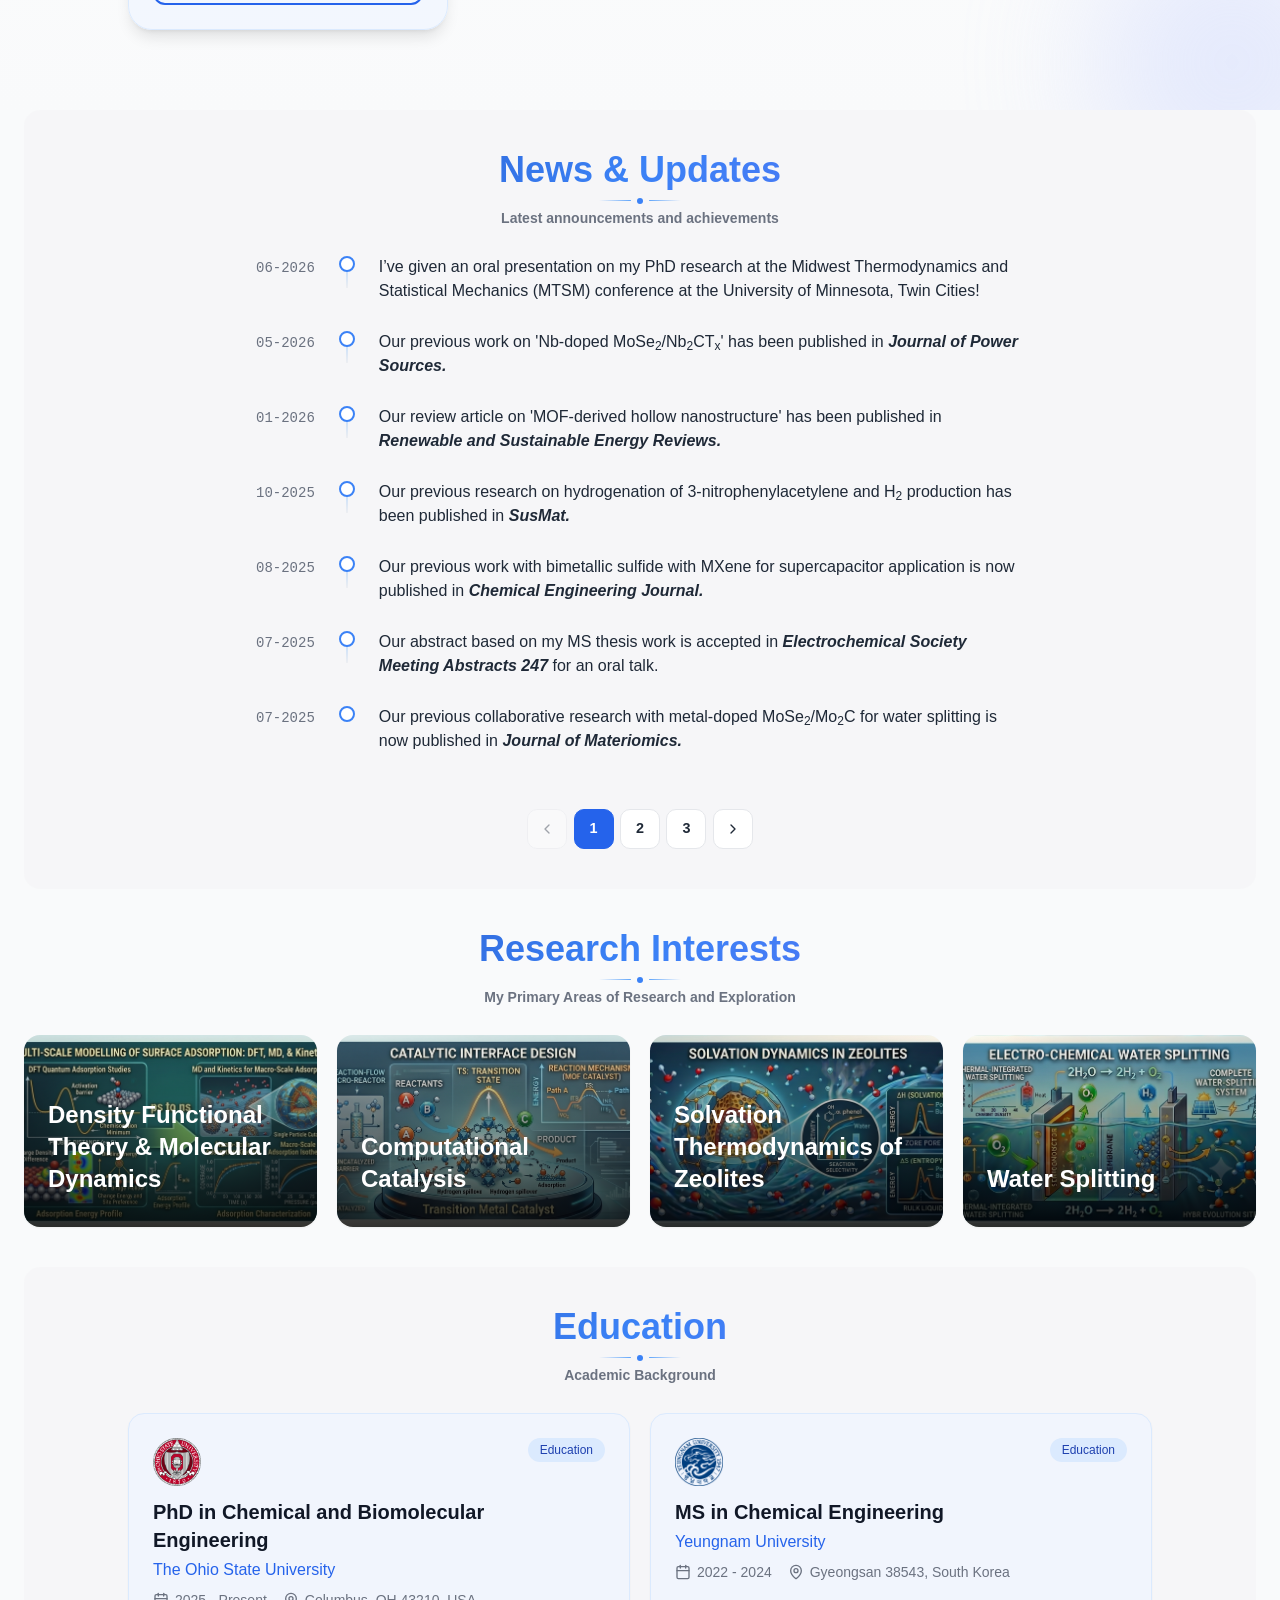
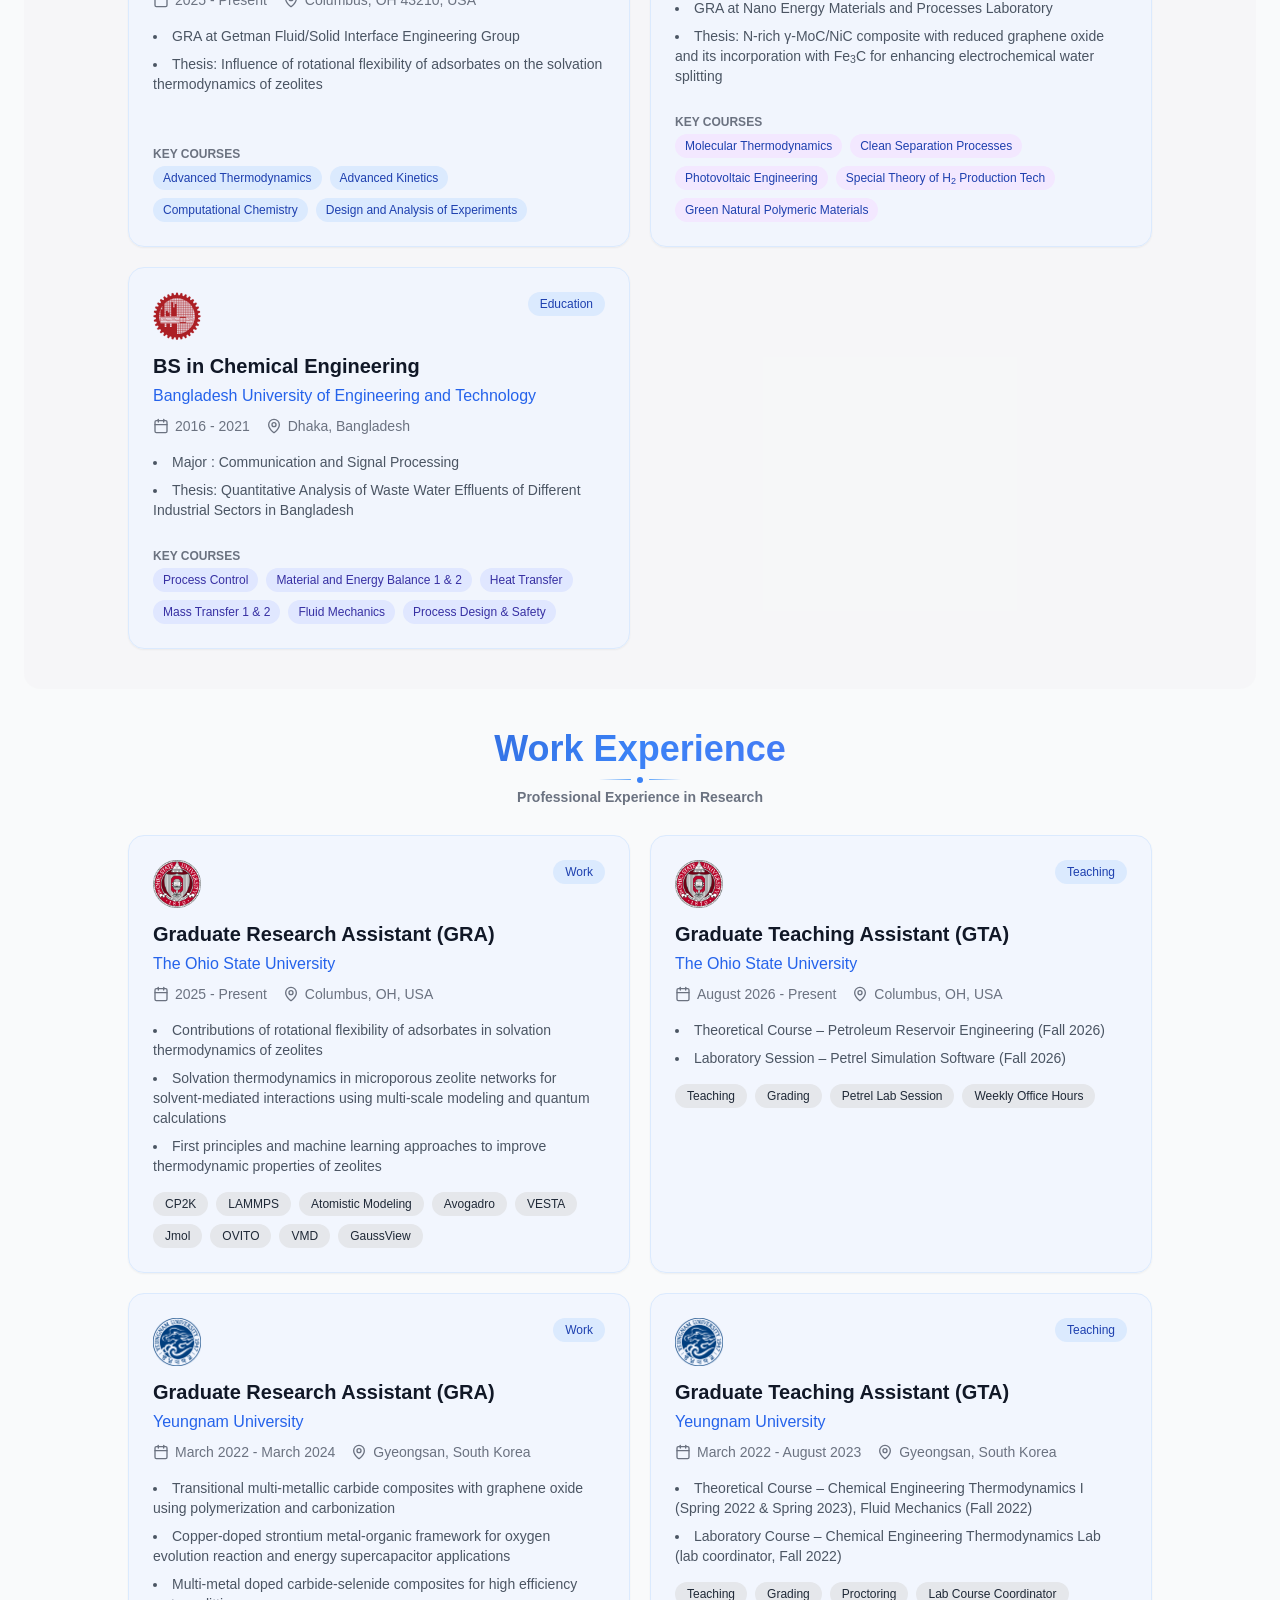
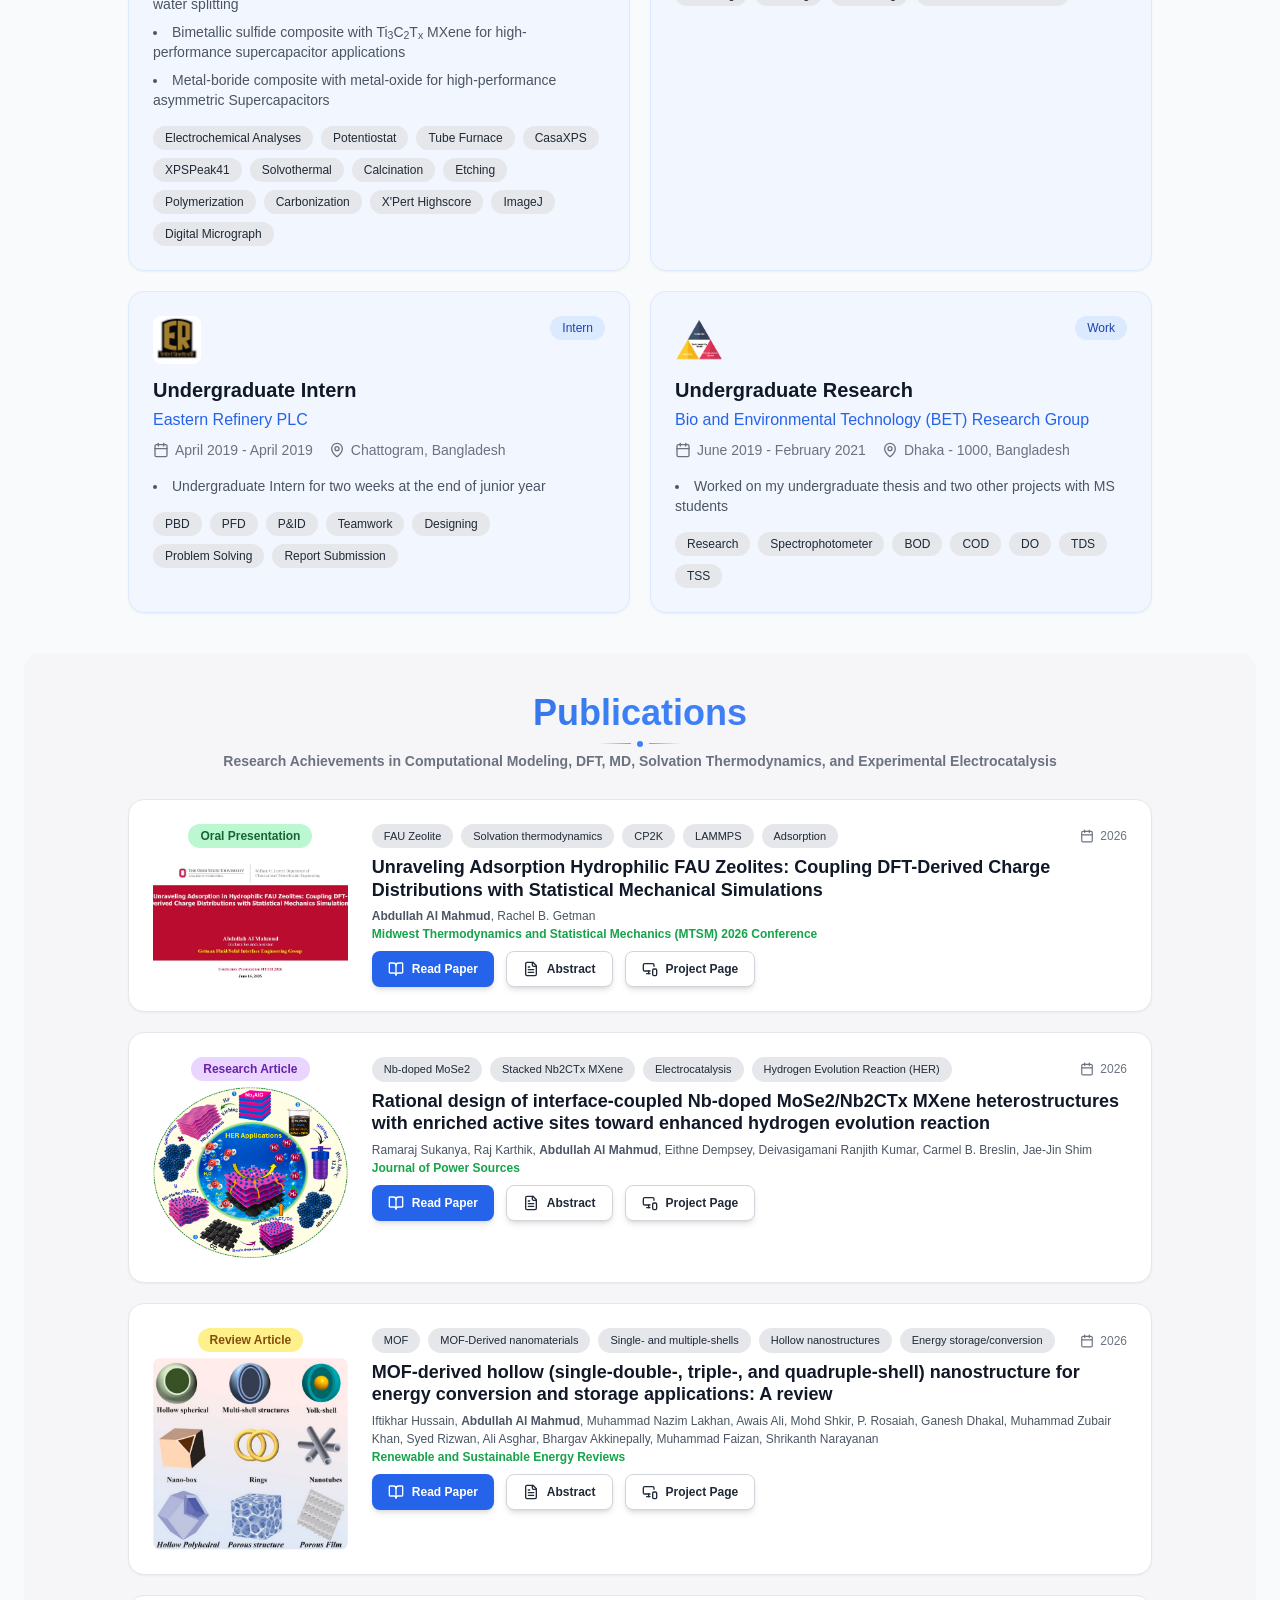
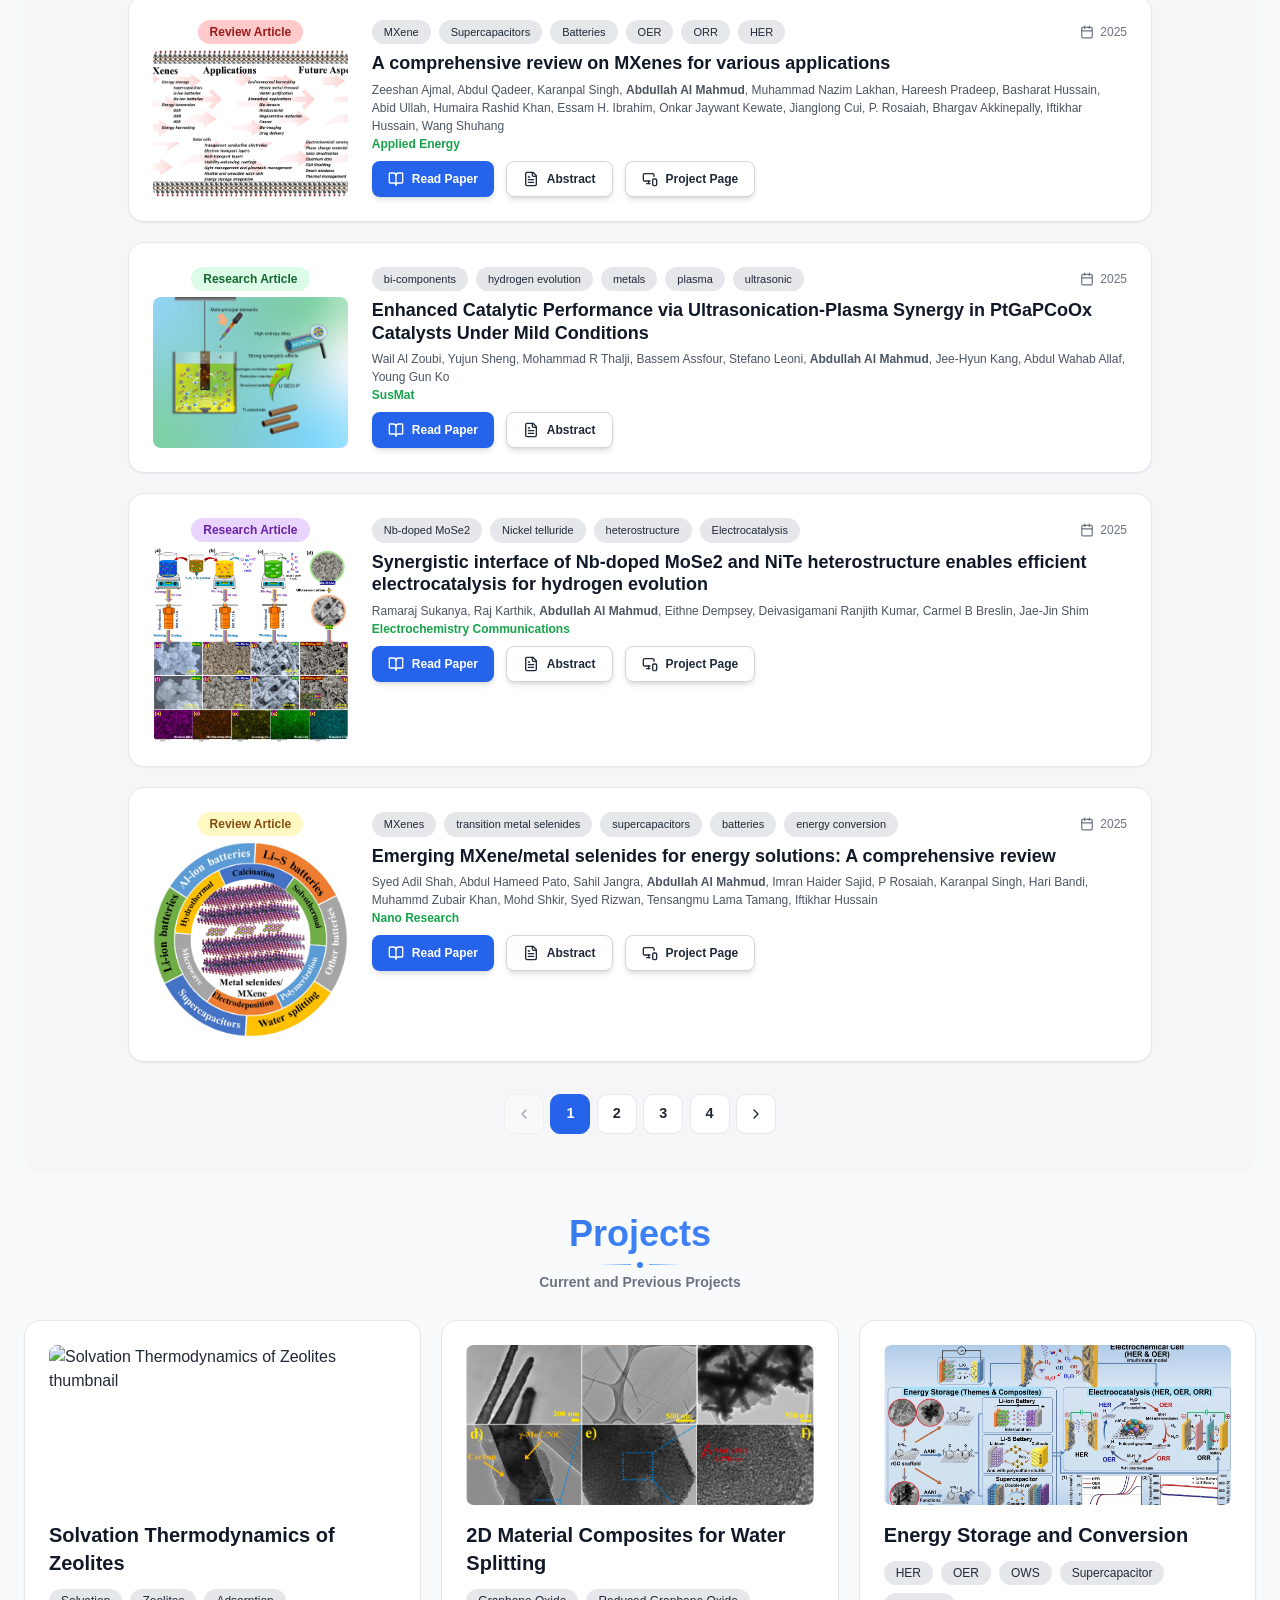
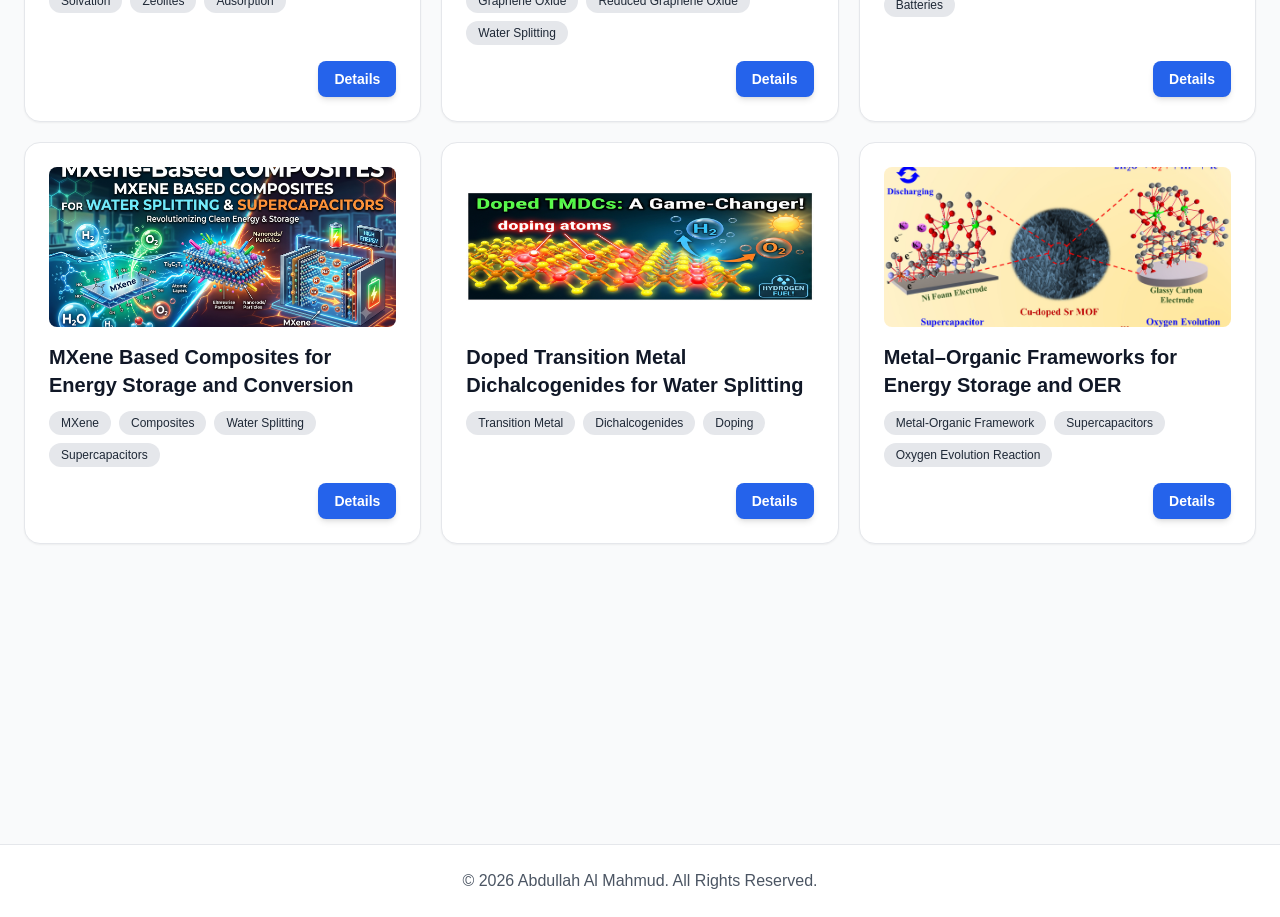
==== commit c00065b0: "Add styling for student, department, and university" ====
--- a/index.html
+++ b/index.html
@@ -209,6 +209,22 @@
     color: #c6ddff;
     margin-bottom: 12px;
 }
+        
+/* PhD Student - Gold */
+#hero .eyebrow-student {
+    color: #FFBF00;
+}
+
+/* Chemical & Biomolecular Engineering - Light Blue */
+#hero .eyebrow-department {
+    color: #85DBFF;
+}
+
+/* The Ohio State University - Light Scarlet */
+#hero .eyebrow-university {
+    color: #FF6B81;
+}
+
 
 #hero .hero-name {
     font-size: clamp(2.5rem, 5vw, 4.4rem);
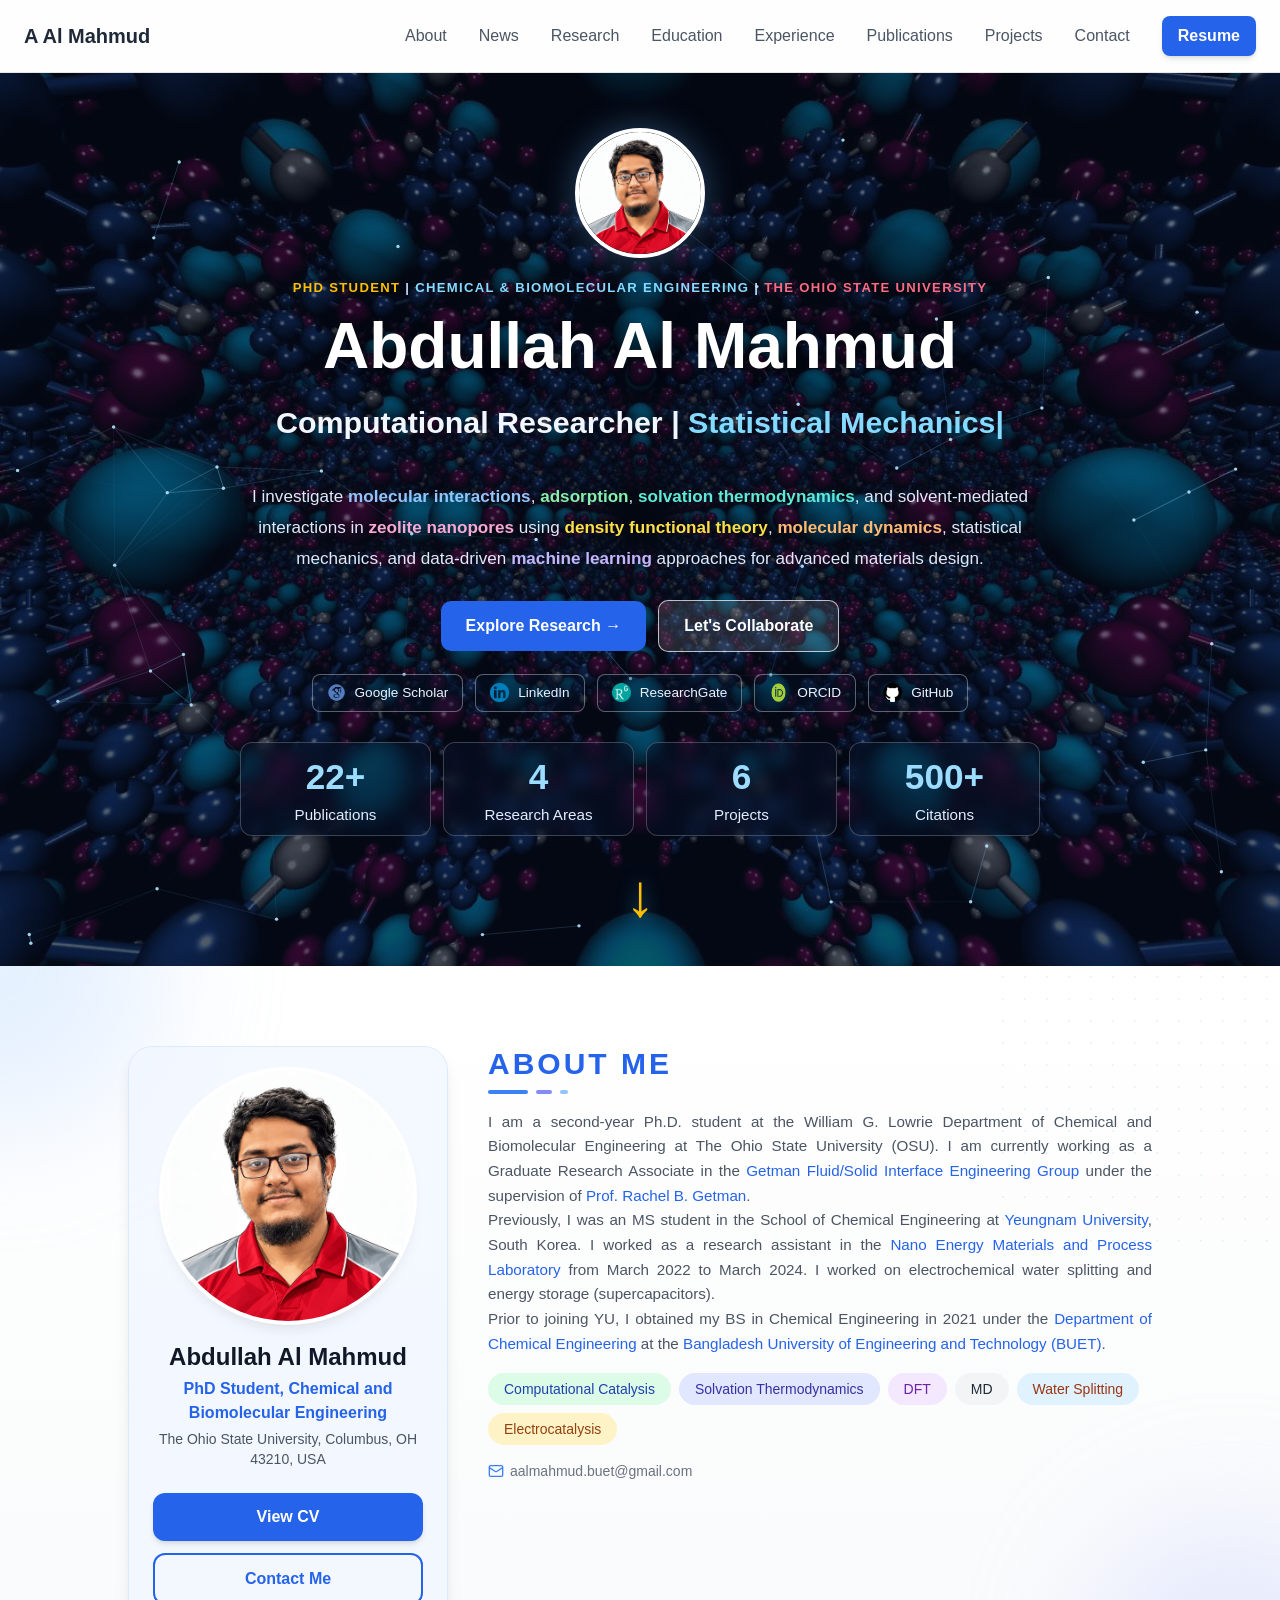
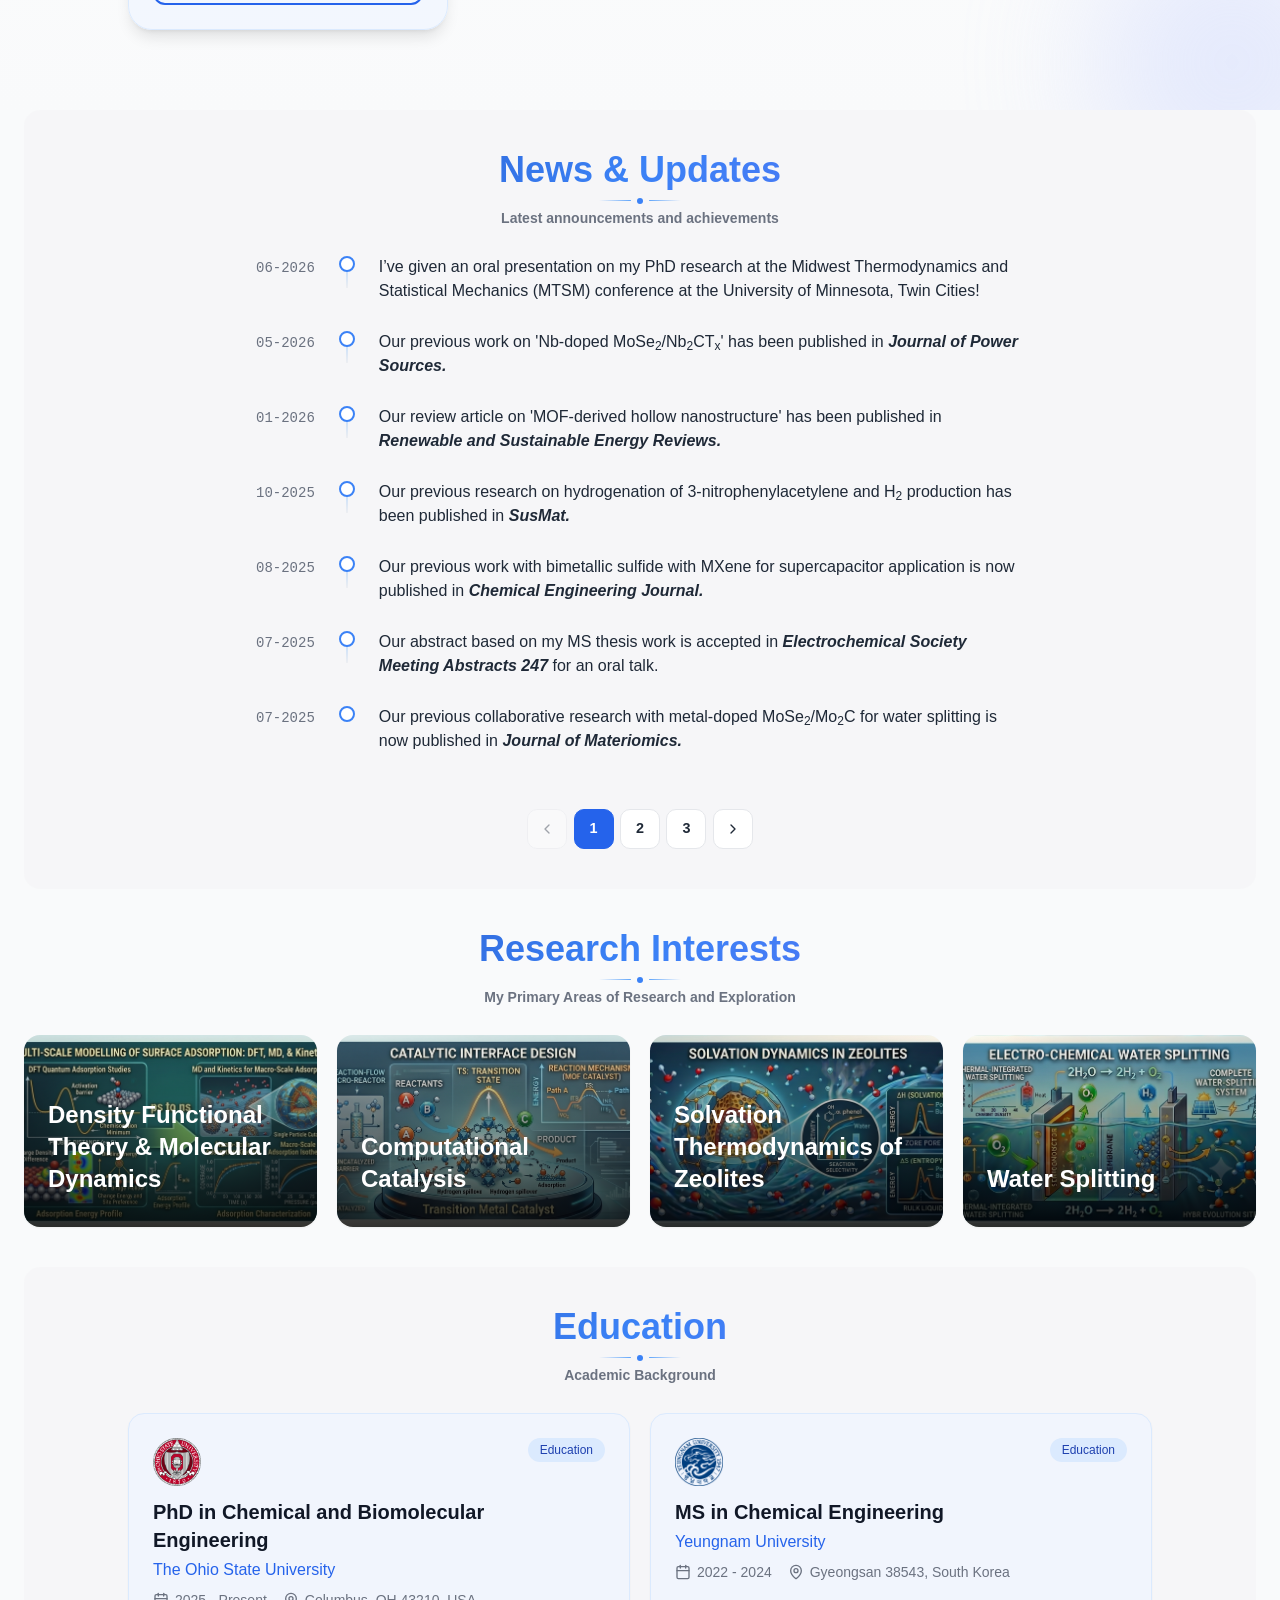
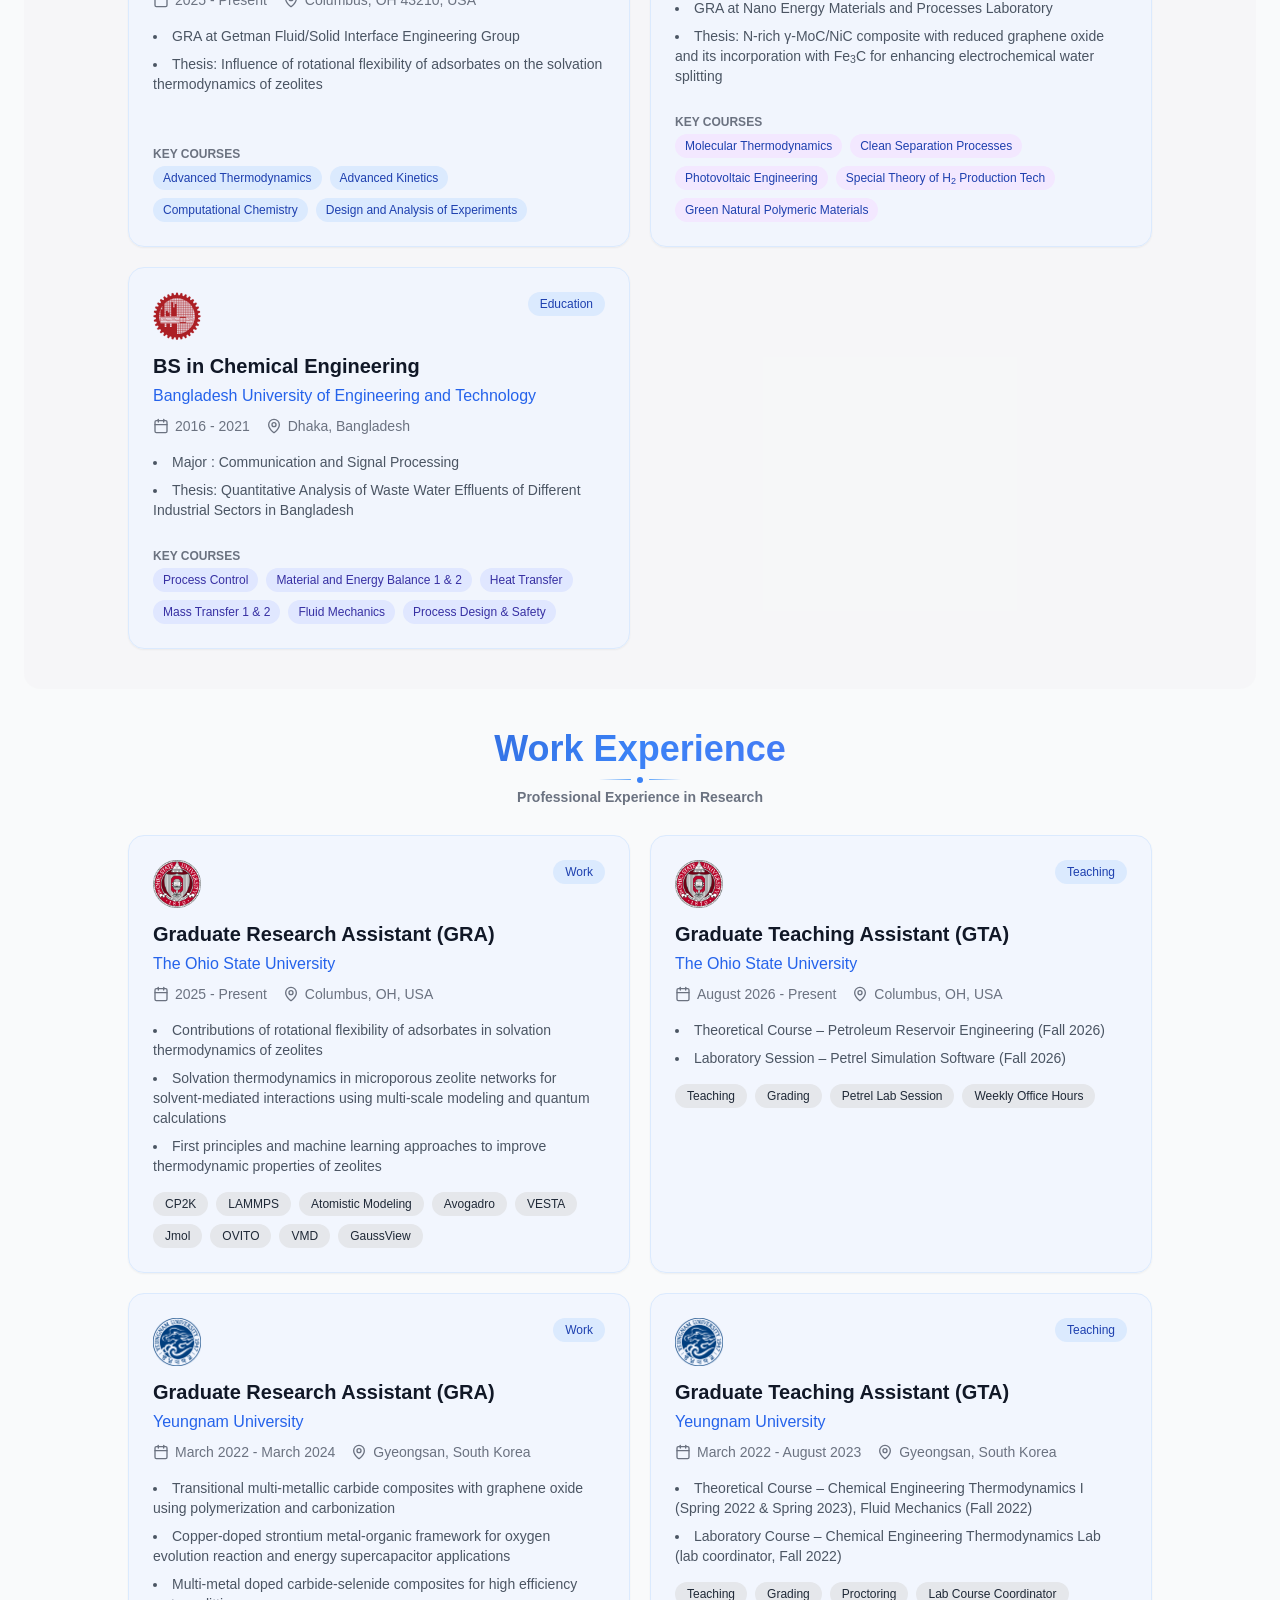
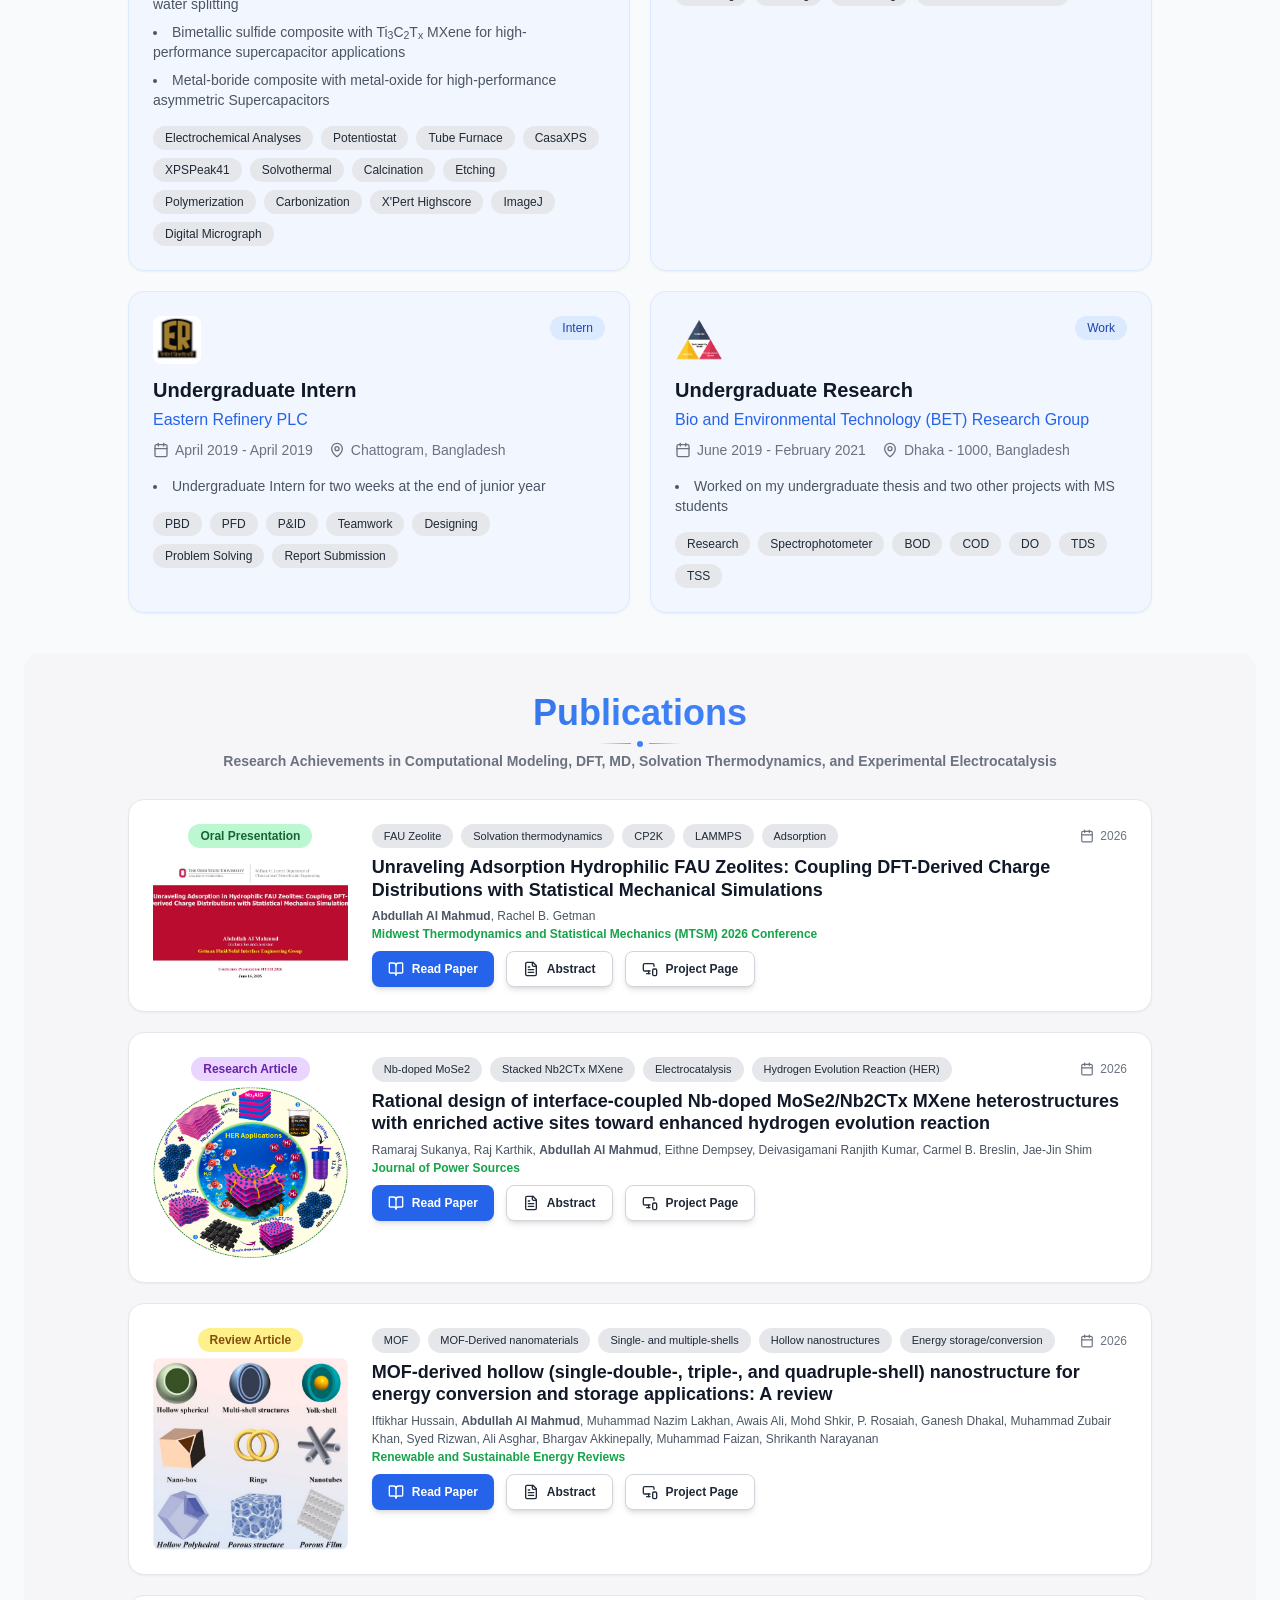
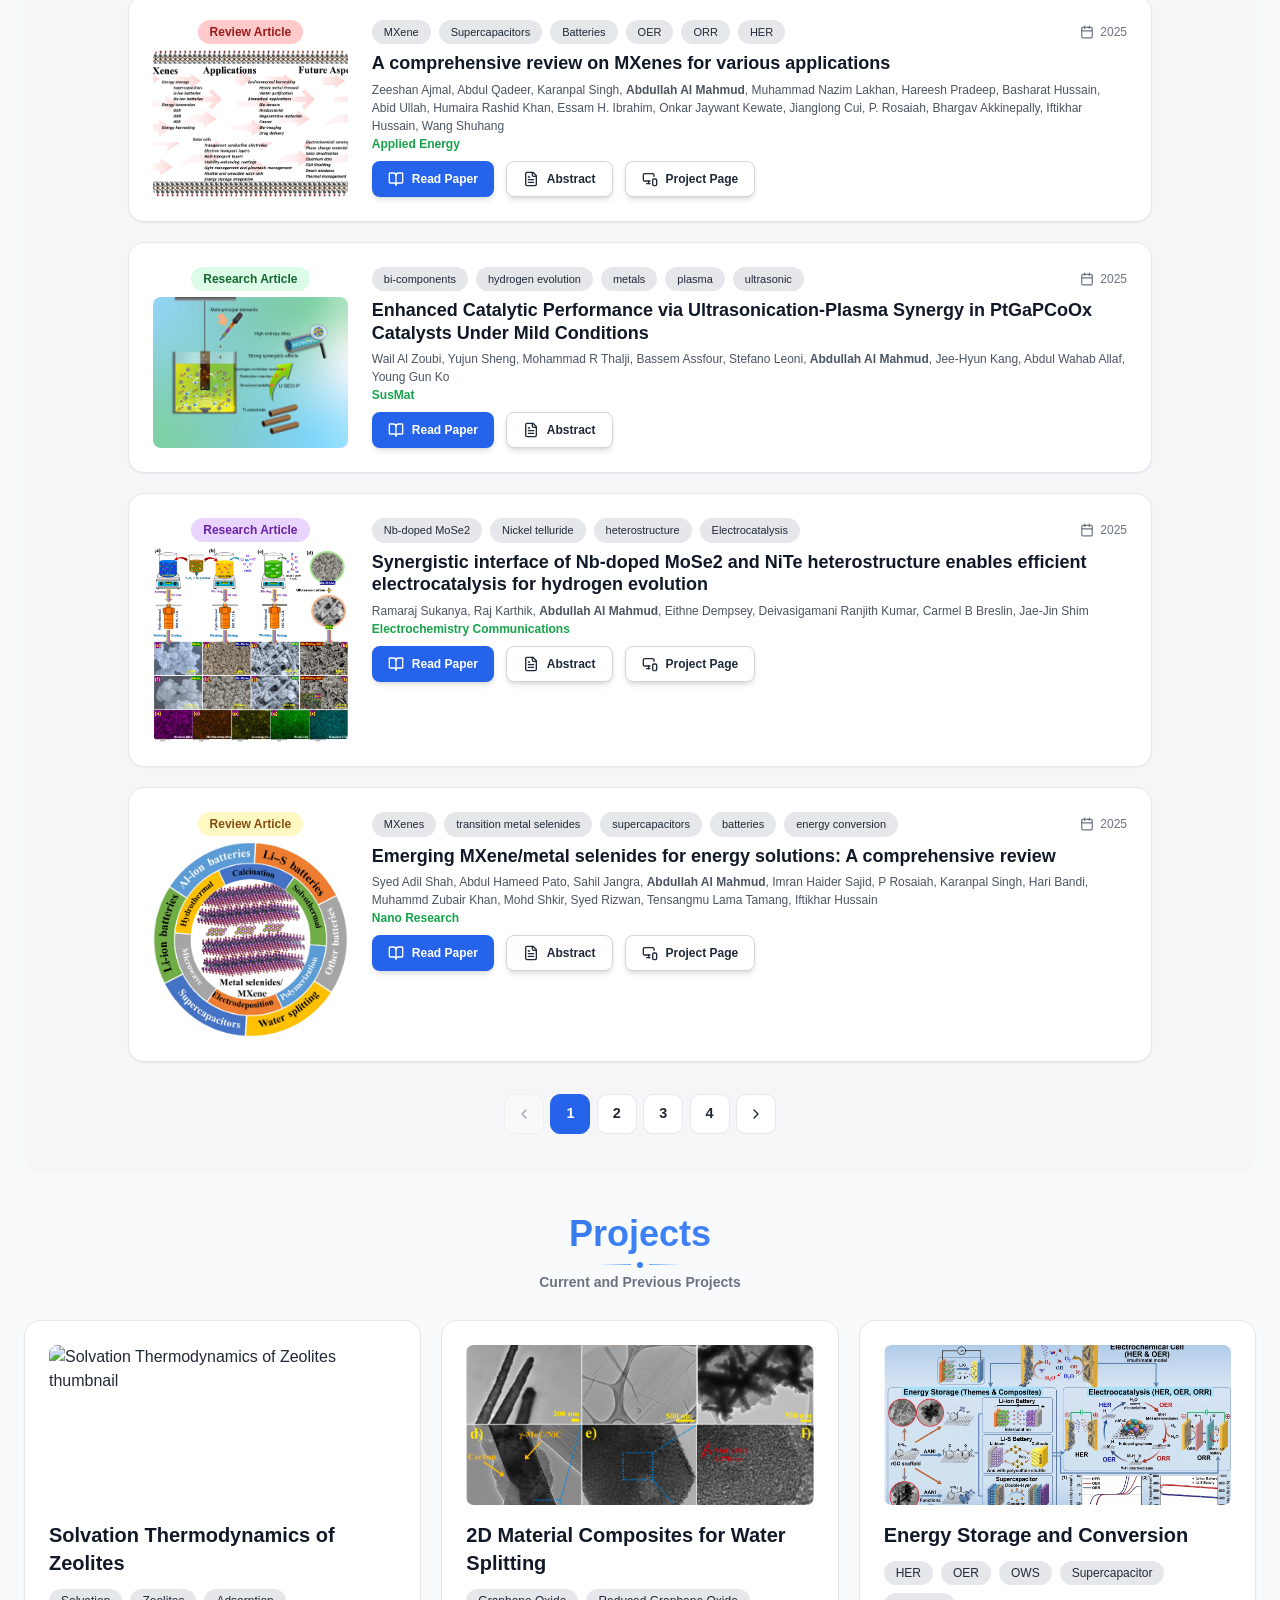
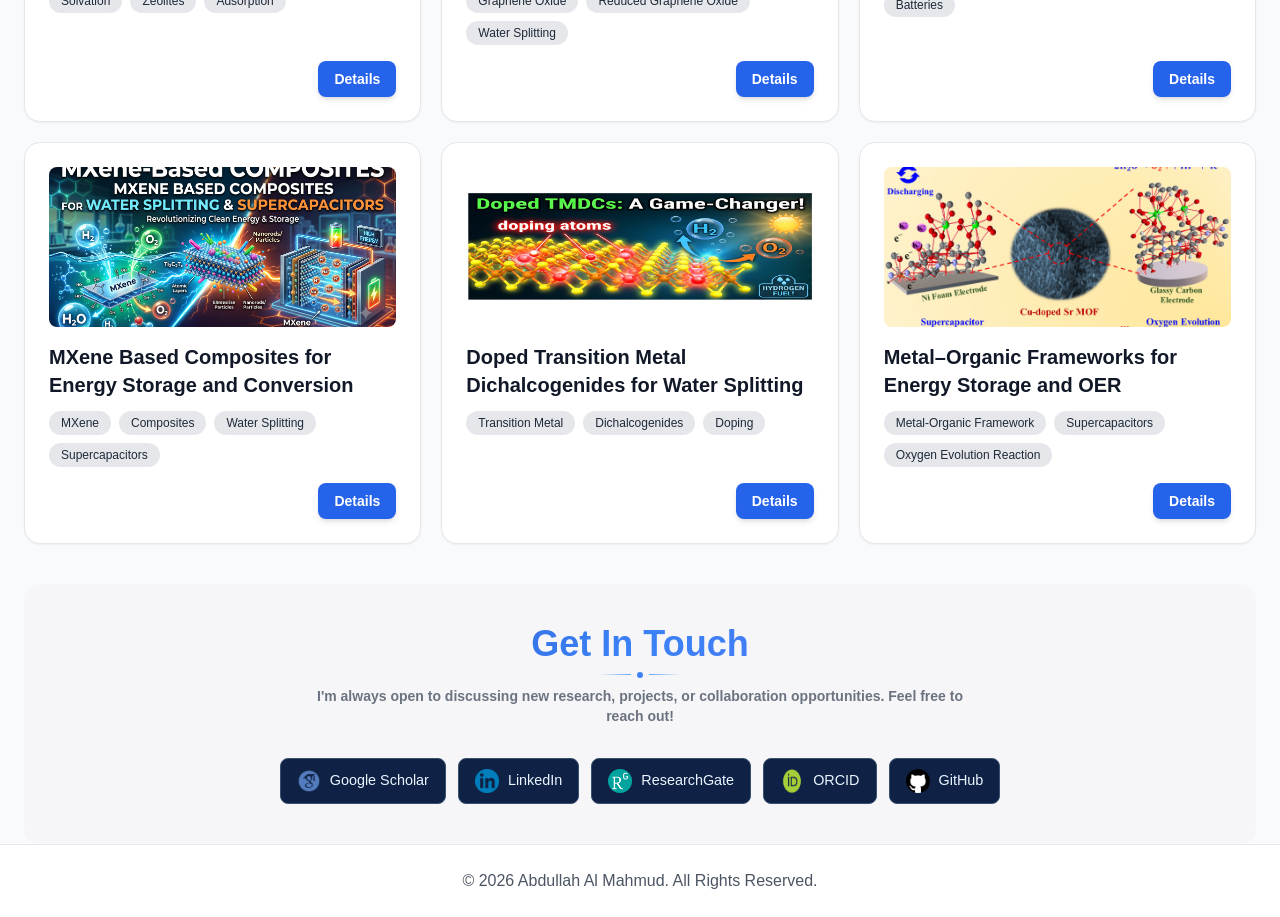
==== commit 562c8854: "Improve hero eyebrow rendering with dynamic spans Refactor hero eyebrow display logic to use spans f" ====
--- a/index.html
+++ b/index.html
@@ -833,8 +833,28 @@
 document.getElementById('hero-photo').src = aboutData.profile_picture;
 document.getElementById('hero-photo').alt = aboutData.name + ' portrait';
 
-document.getElementById('hero-eyebrow').textContent =
-    heroInfo.eyebrow || aboutData.title;
+
+const eyebrowElement = document.getElementById('hero-eyebrow');
+
+const eyebrowText = heroInfo.eyebrow || aboutData.title;
+
+const eyebrowClasses = [
+    'eyebrow-student',
+    'eyebrow-department',
+    'eyebrow-university'
+];
+
+eyebrowElement.replaceChildren();
+
+eyebrowText.split('|').forEach((part, index) => {
+    if (index > 0) eyebrowElement.append(' | ');
+
+    const span = document.createElement('span');
+    span.className = eyebrowClasses[index] || '';
+    span.textContent = part.trim();
+
+    eyebrowElement.appendChild(span);
+});
 
 document.getElementById('hero-static').textContent =
     heroInfo.static_role || 'Computational Chemist';
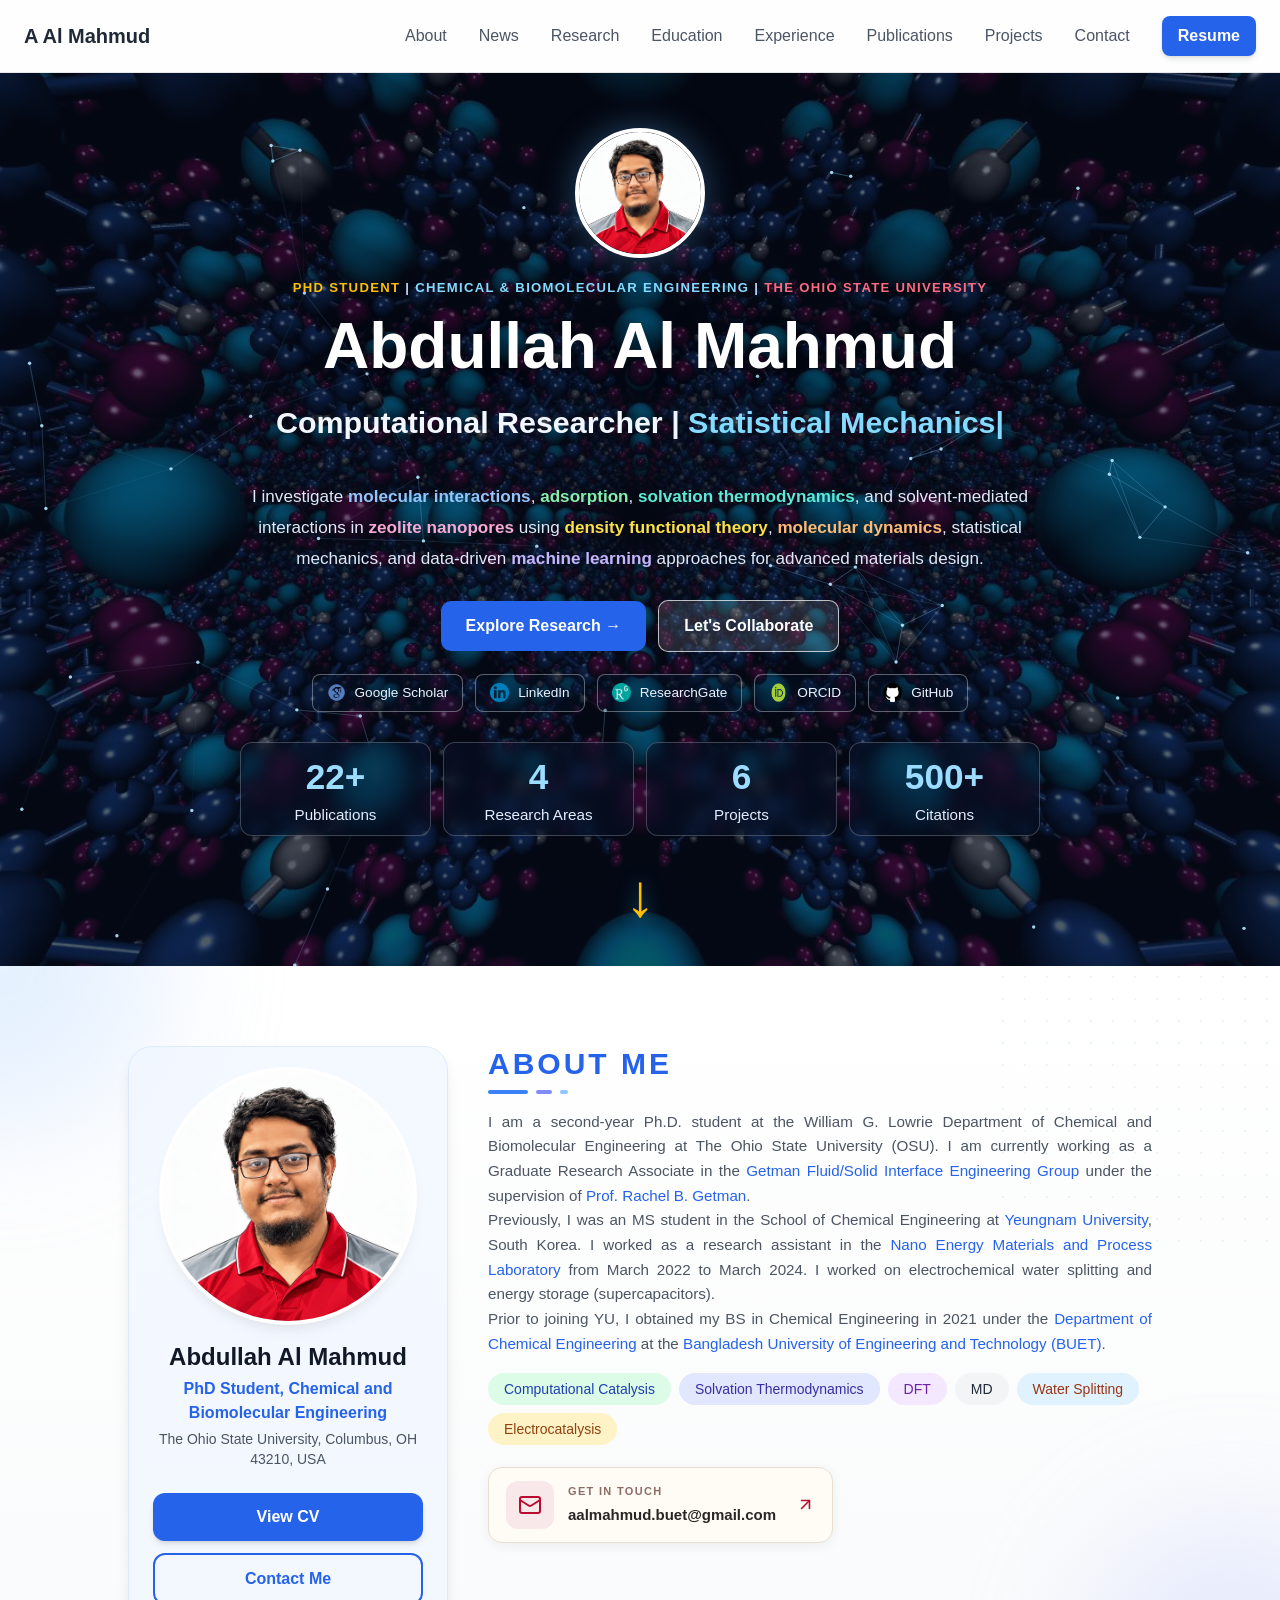
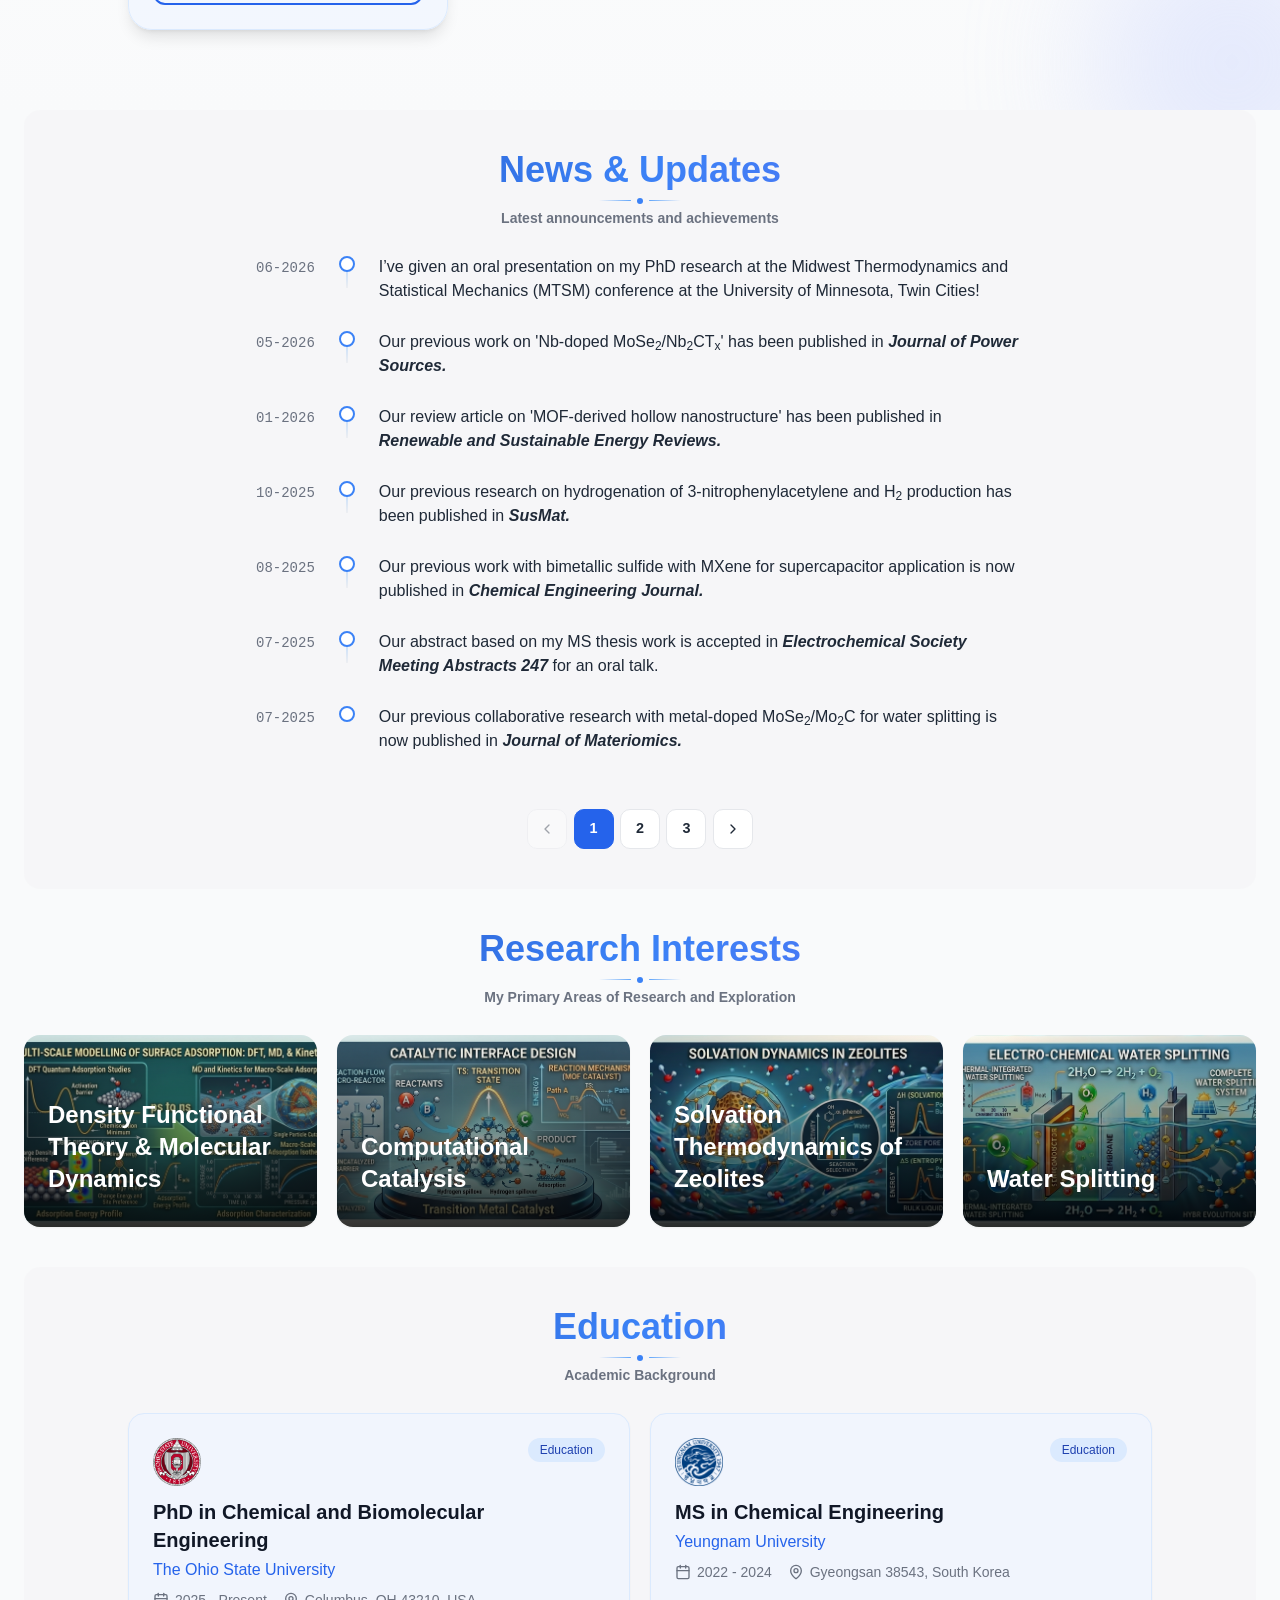
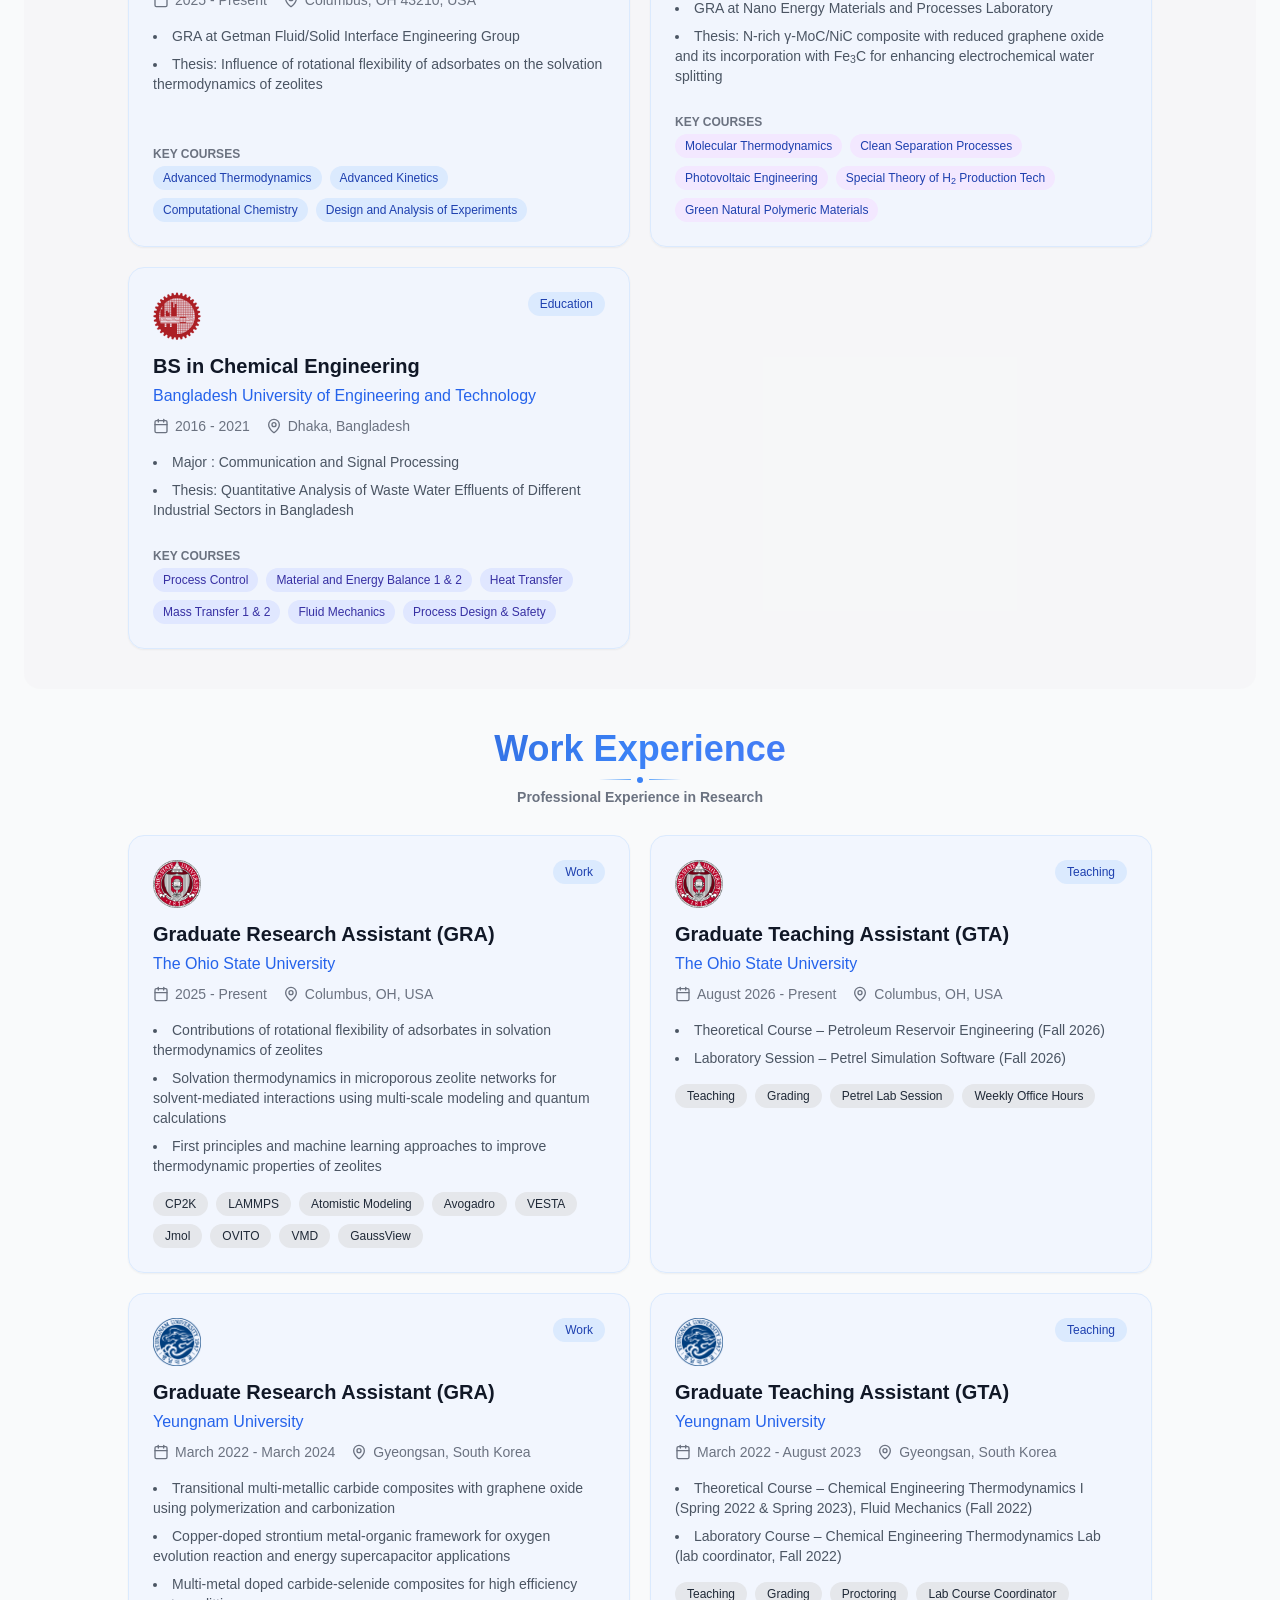
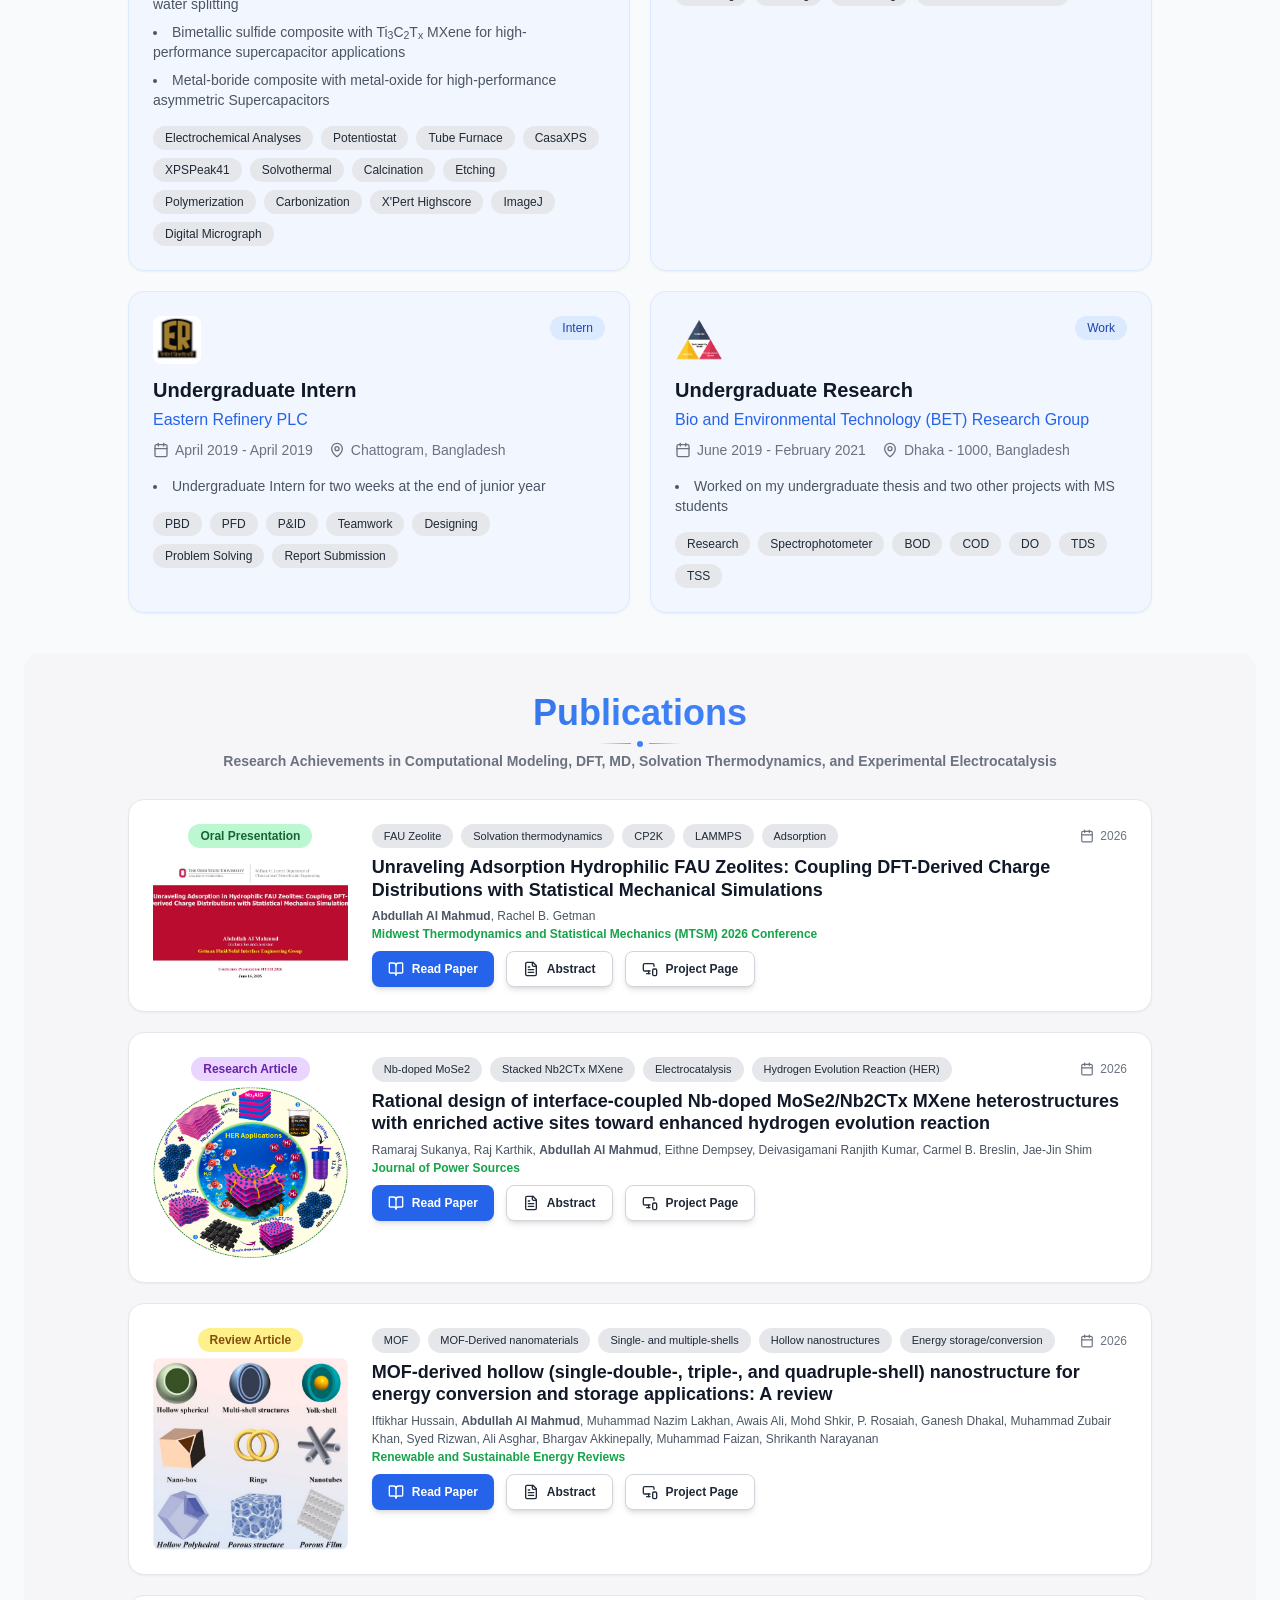
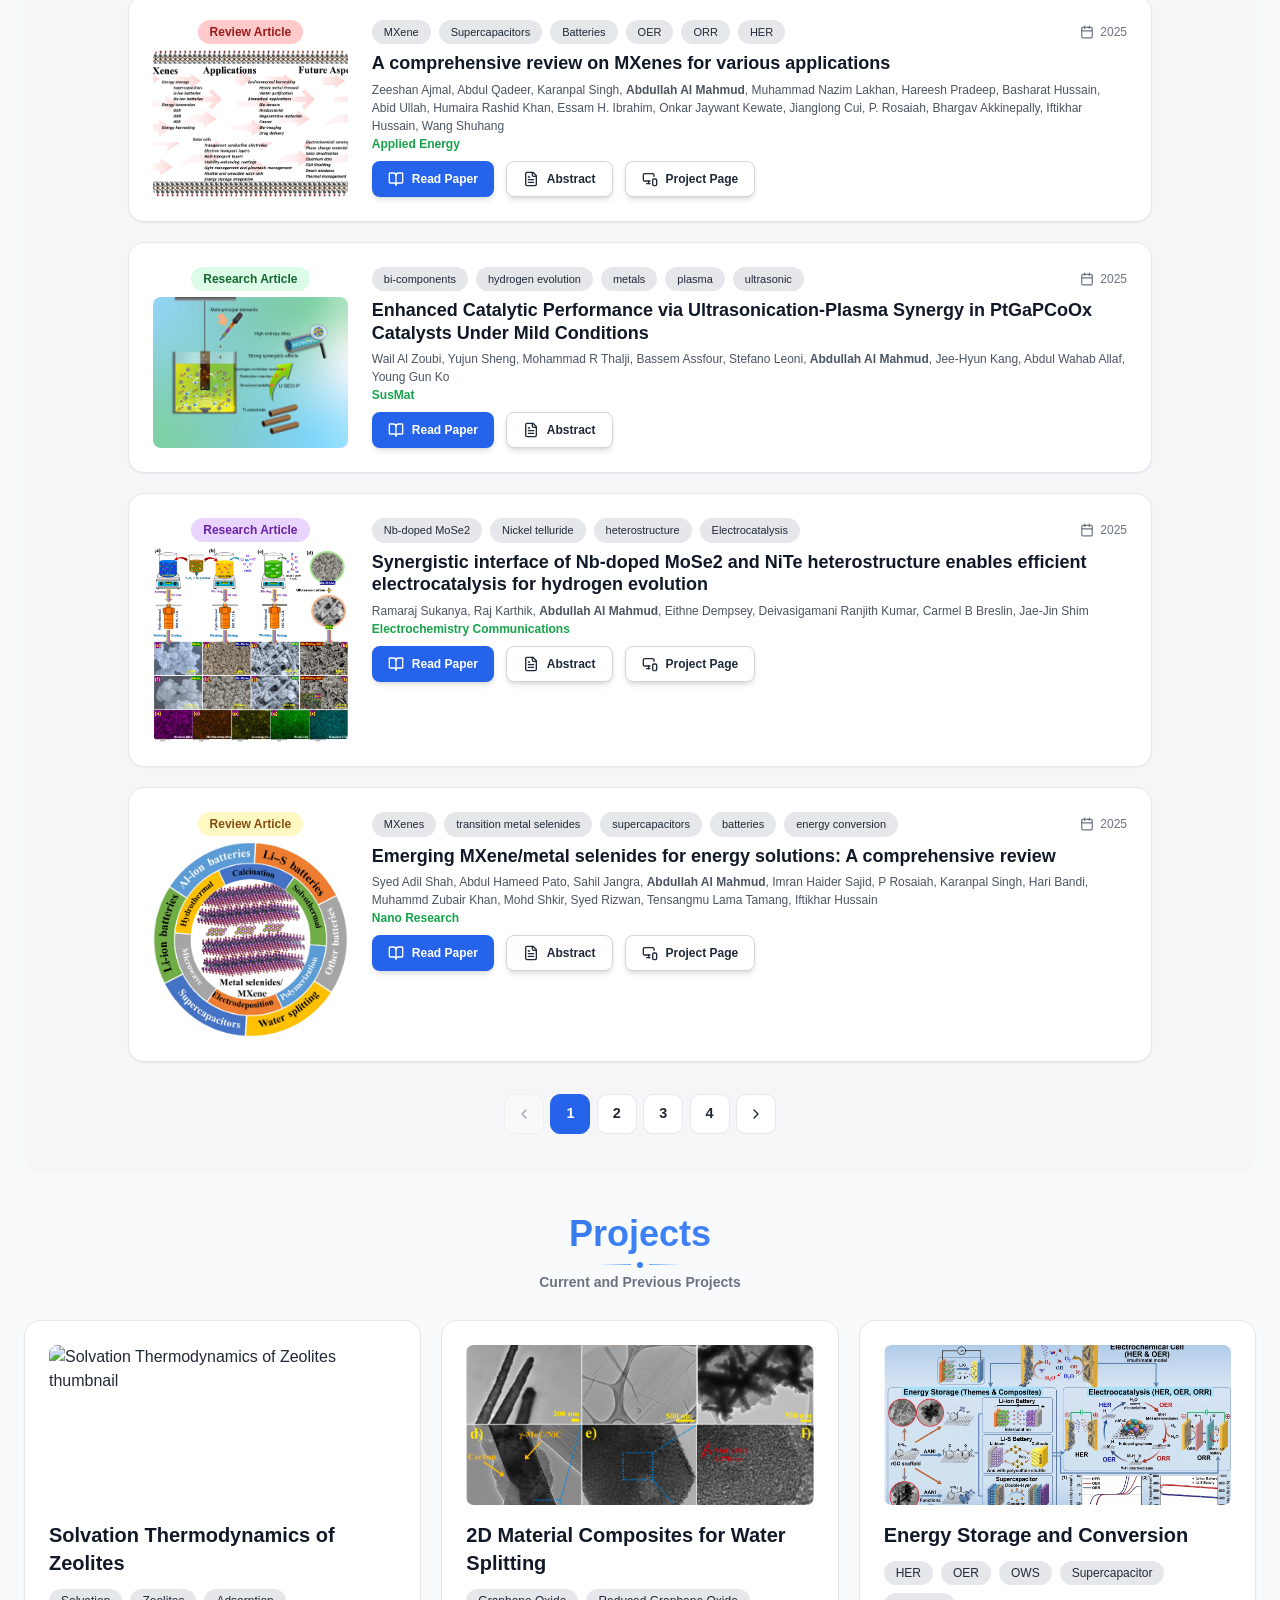
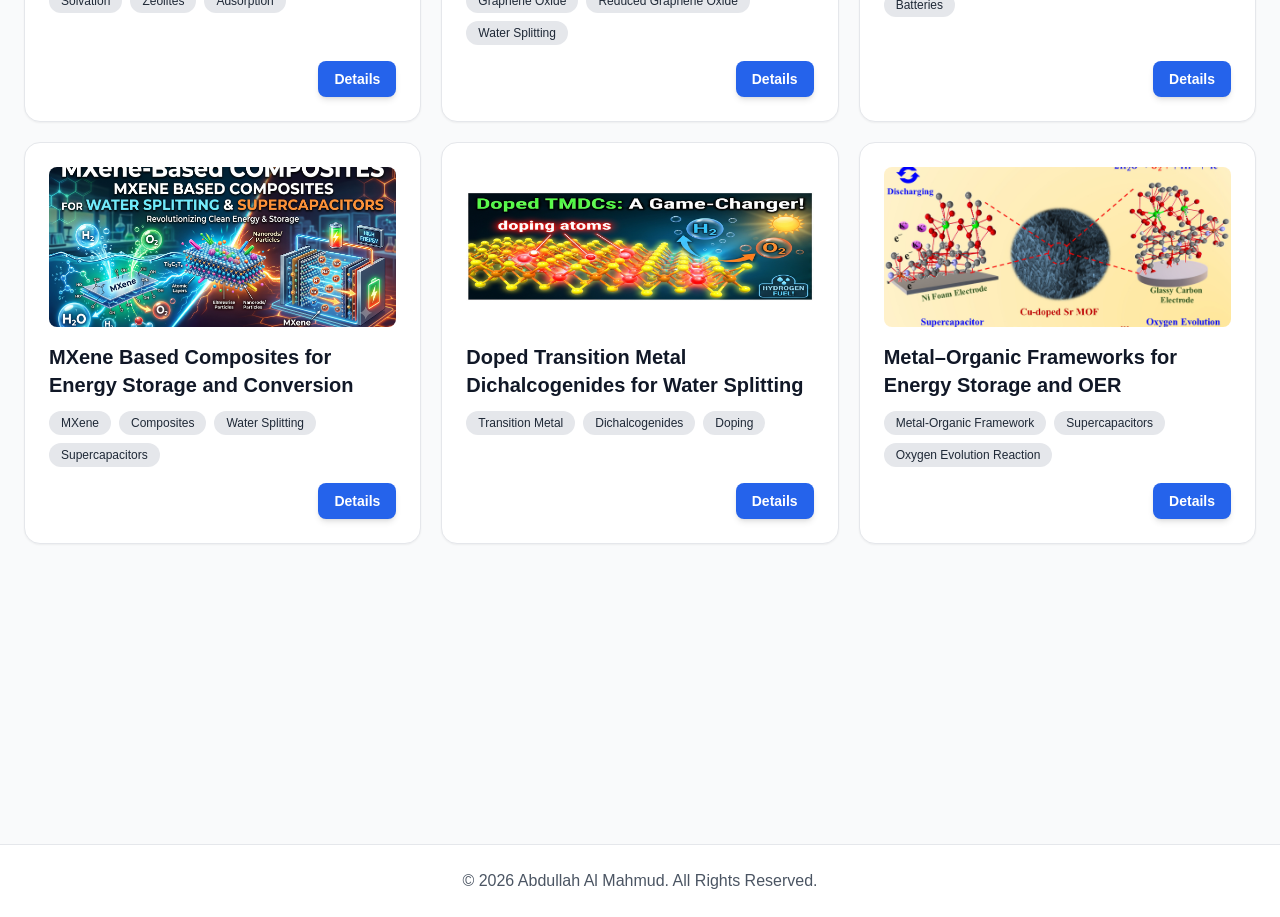
==== commit bebc2b71: "Update index.html" ====
--- a/index.html
+++ b/index.html
@@ -489,6 +489,93 @@
 #social-links-container a:hover {
     transform: translateY(-3px);
     background: #1e40af;
+}
+        
+/* ===== ABOUT ME EMAIL CARD ===== */
+
+#about .about-email-card {
+    display: flex;
+    align-items: center;
+    gap: 14px;
+    width: fit-content;
+    max-width: 100%;
+    margin-top: 22px;
+    padding: 13px 17px;
+    background: #FFFBF5;
+    border: 1px solid #E9DED1;
+    border-radius: 14px;
+    box-shadow: 0 3px 12px rgba(40,30,20,.06);
+    transition: transform .2s ease,
+                box-shadow .2s ease;
+}
+
+#about .about-email-card:hover {
+    transform: translateY(-3px);
+    border-color: #D9A3AB;
+    box-shadow: 0 7px 18px rgba(40,30,20,.12);
+}
+
+#about .about-email-icon {
+    display: flex;
+    align-items: center;
+    justify-content: center;
+    width: 48px;
+    height: 48px;
+    flex-shrink: 0;
+    background: #F9E8E9;
+    color: #BA0C2F;
+    border-radius: 12px;
+}
+
+#about .about-email-icon svg {
+    width: 24px;
+    height: 24px;
+}
+
+#about .about-email-details {
+    display: flex;
+    flex-direction: column;
+    gap: 4px;
+    min-width: 0;
+}
+
+#about .about-email-label {
+    font-size: 11px;
+    font-weight: 700;
+    letter-spacing: .12em;
+    color: #8B6D65;
+}
+
+#about #about-email {
+    font-size: 15px;
+    font-weight: 600;
+    color: #292524;
+    text-decoration: none;
+    overflow-wrap: anywhere;
+}
+
+#about #about-email:hover {
+    color: #BA0C2F;
+    text-decoration: underline;
+}
+
+#about .about-email-arrow {
+    width: 19px;
+    height: 19px;
+    flex-shrink: 0;
+    margin-left: 6px;
+    color: #BA0C2F;
+}
+
+@media (max-width: 640px) {
+    #about .about-email-card {
+        padding: 10px 12px;
+        gap: 10px;
+    }
+
+    #about #about-email {
+        font-size: 13px;
+    }
 }
     </style>
 </head>
@@ -682,9 +769,21 @@
                     </div>
                     <p id="about-bio" class="text-gray-600 leading-relaxed text-[0.95rem] text-justify"></p>
                     <div id="about-skills" class="flex flex-wrap justify-center md:justify-start gap-2 mt-4"></div>
-                    <div class="flex items-center gap-1.5 mt-4 text-sm text-gray-500 justify-center md:justify-start">
-                        <i data-lucide="mail" class="w-4 h-4 text-blue-500 flex-shrink-0"></i>
-                        <a id="about-email" href="" class="hover:text-blue-600 transition-colors"></a>
+                    
+                    <!-- About Me Email Card -->
+                    <div class="about-email-card">
+                    
+                        <div class="about-email-icon">
+                            <i data-lucide="mail"></i>
+                        </div>
+                    
+                        <div class="about-email-details">
+                            <span class="about-email-label">GET IN TOUCH</span>
+                            <a id="about-email" href=""></a>
+                        </div>
+                    
+                        <i data-lucide="arrow-up-right"
+                           class="about-email-arrow"></i>
                     </div>
                 </div>
             </div>
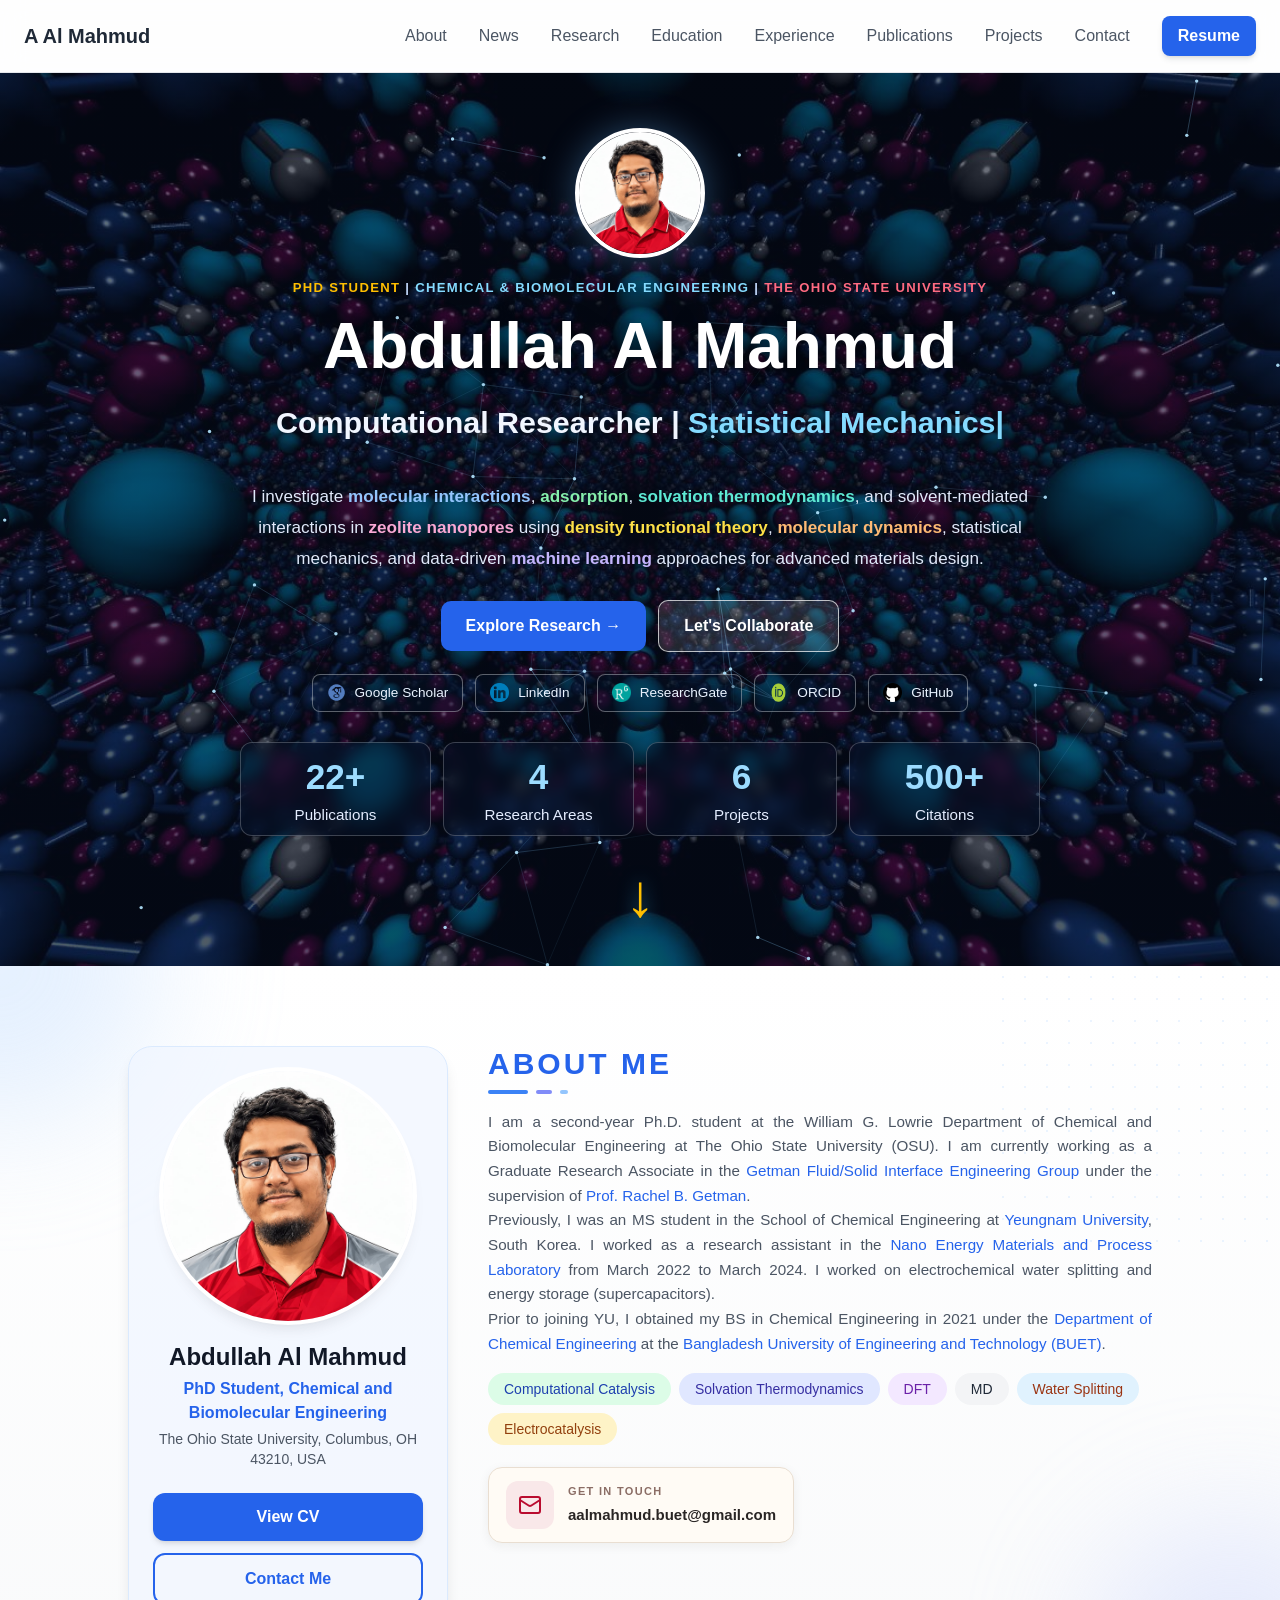
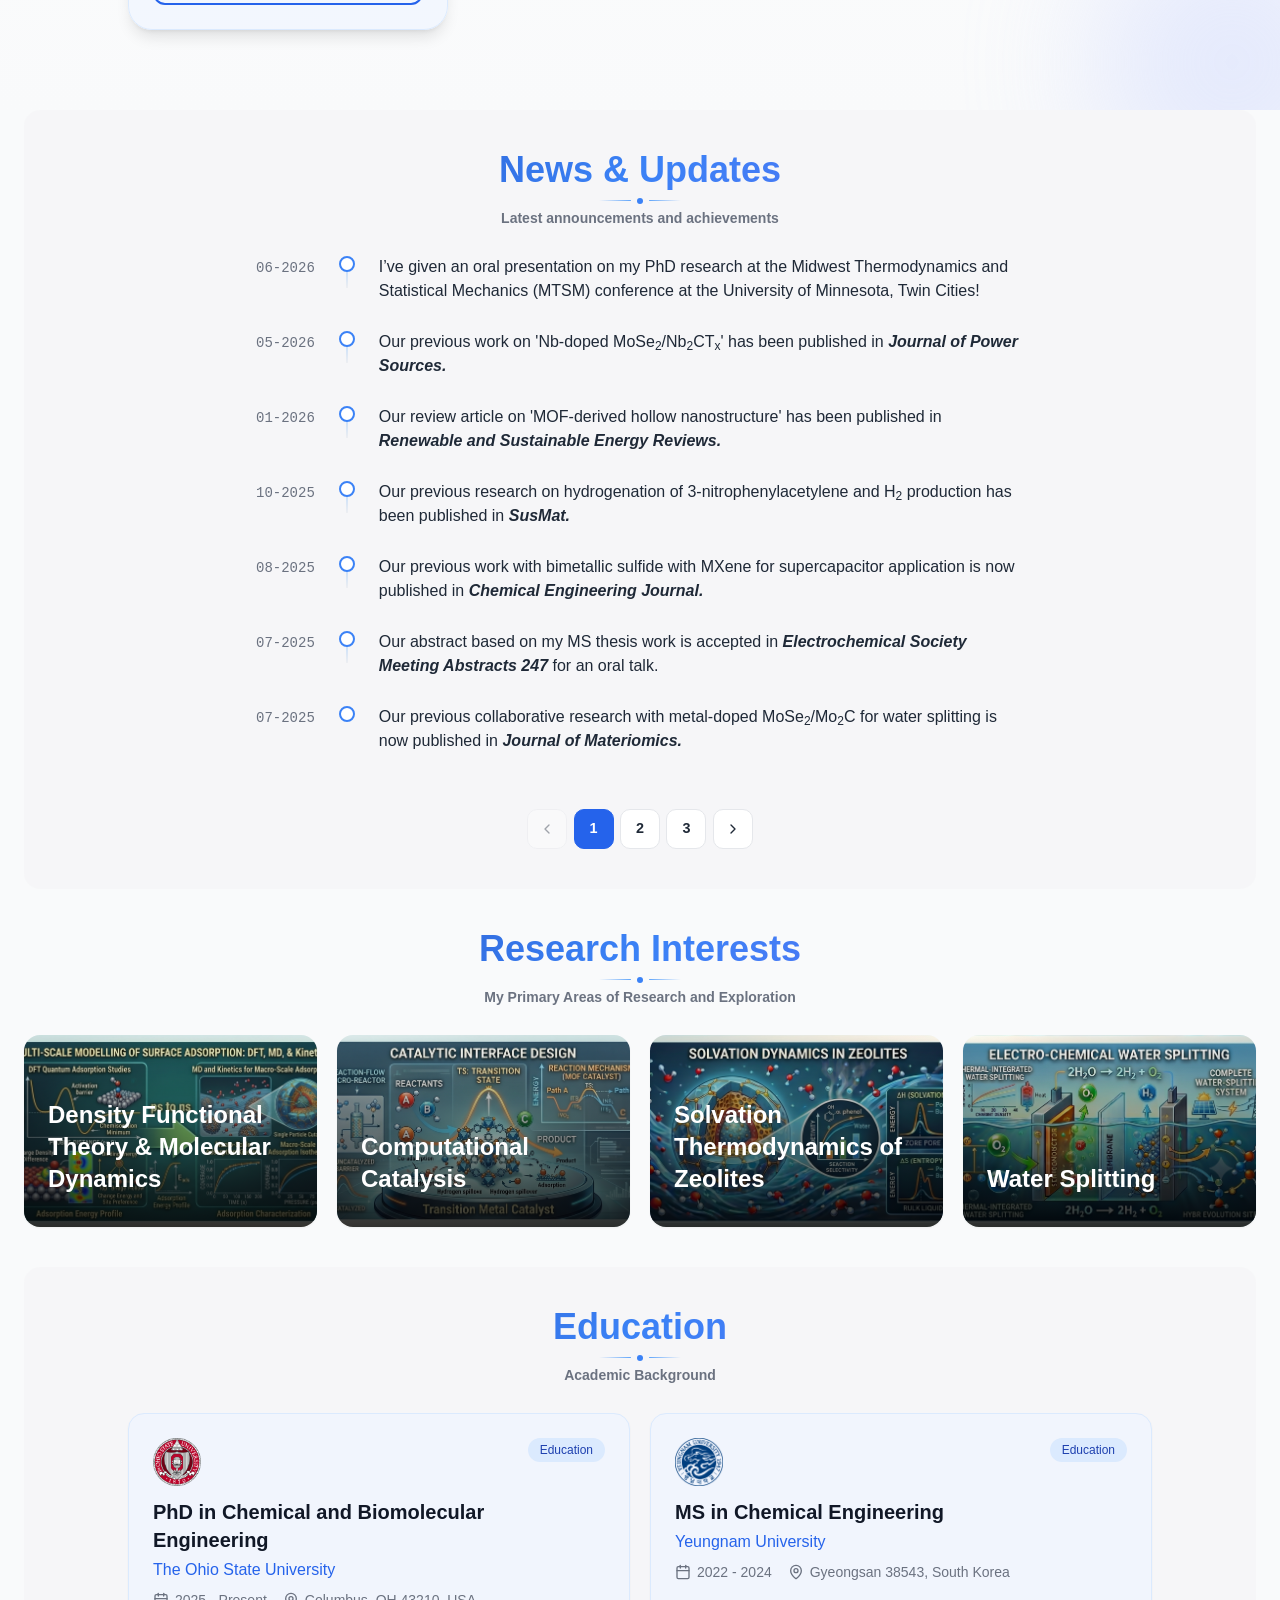
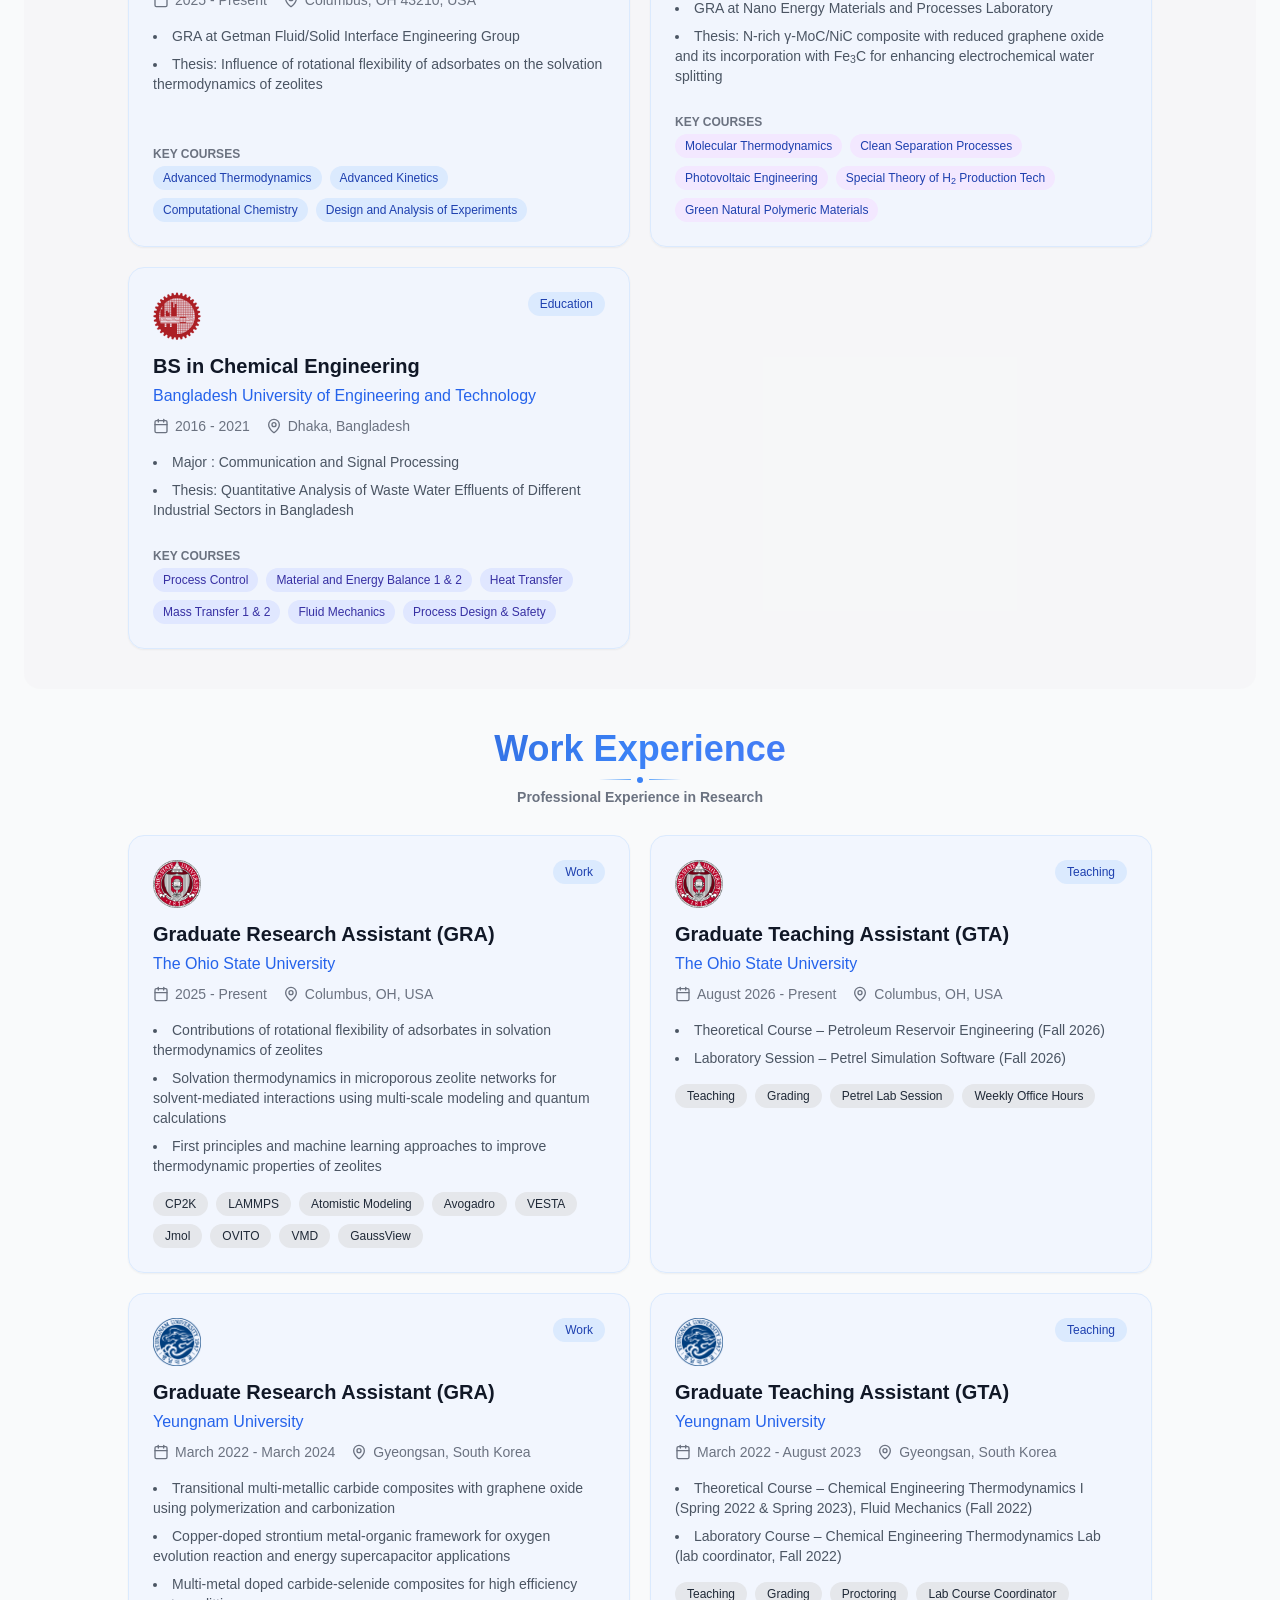
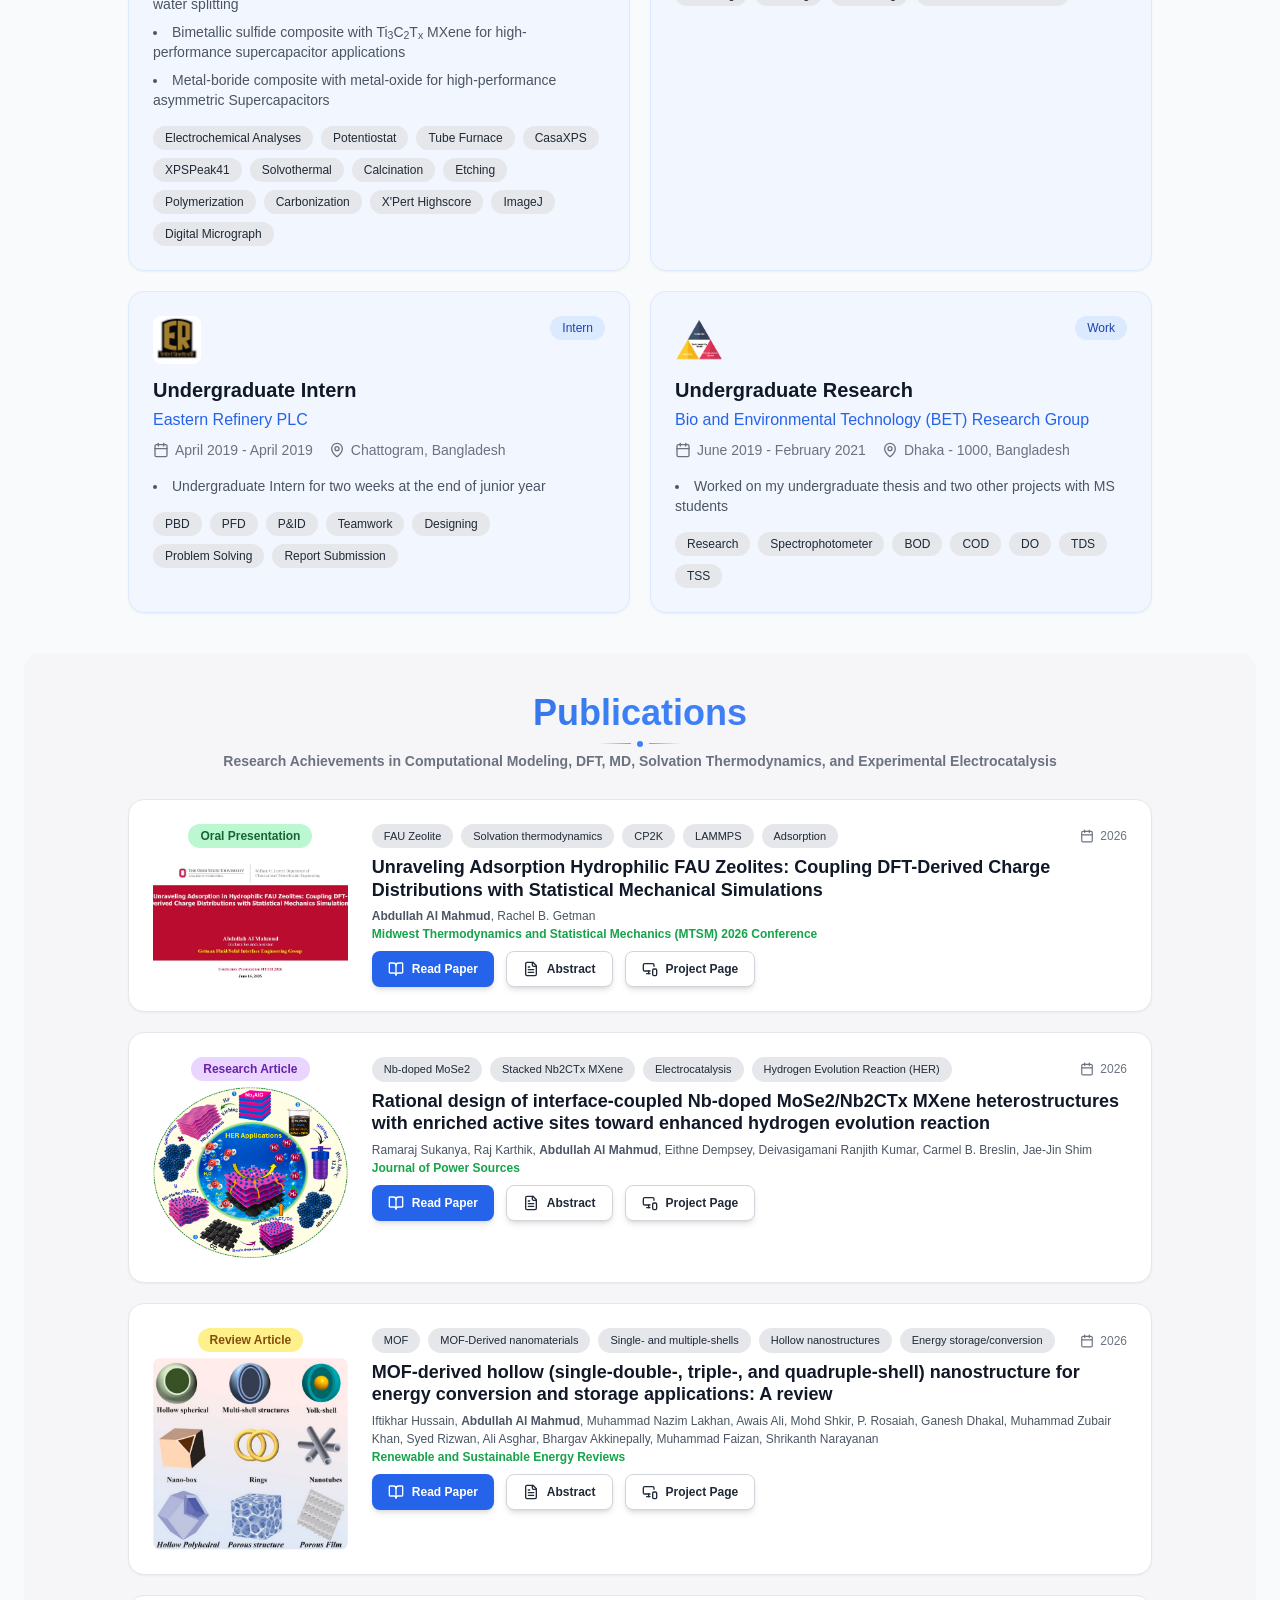
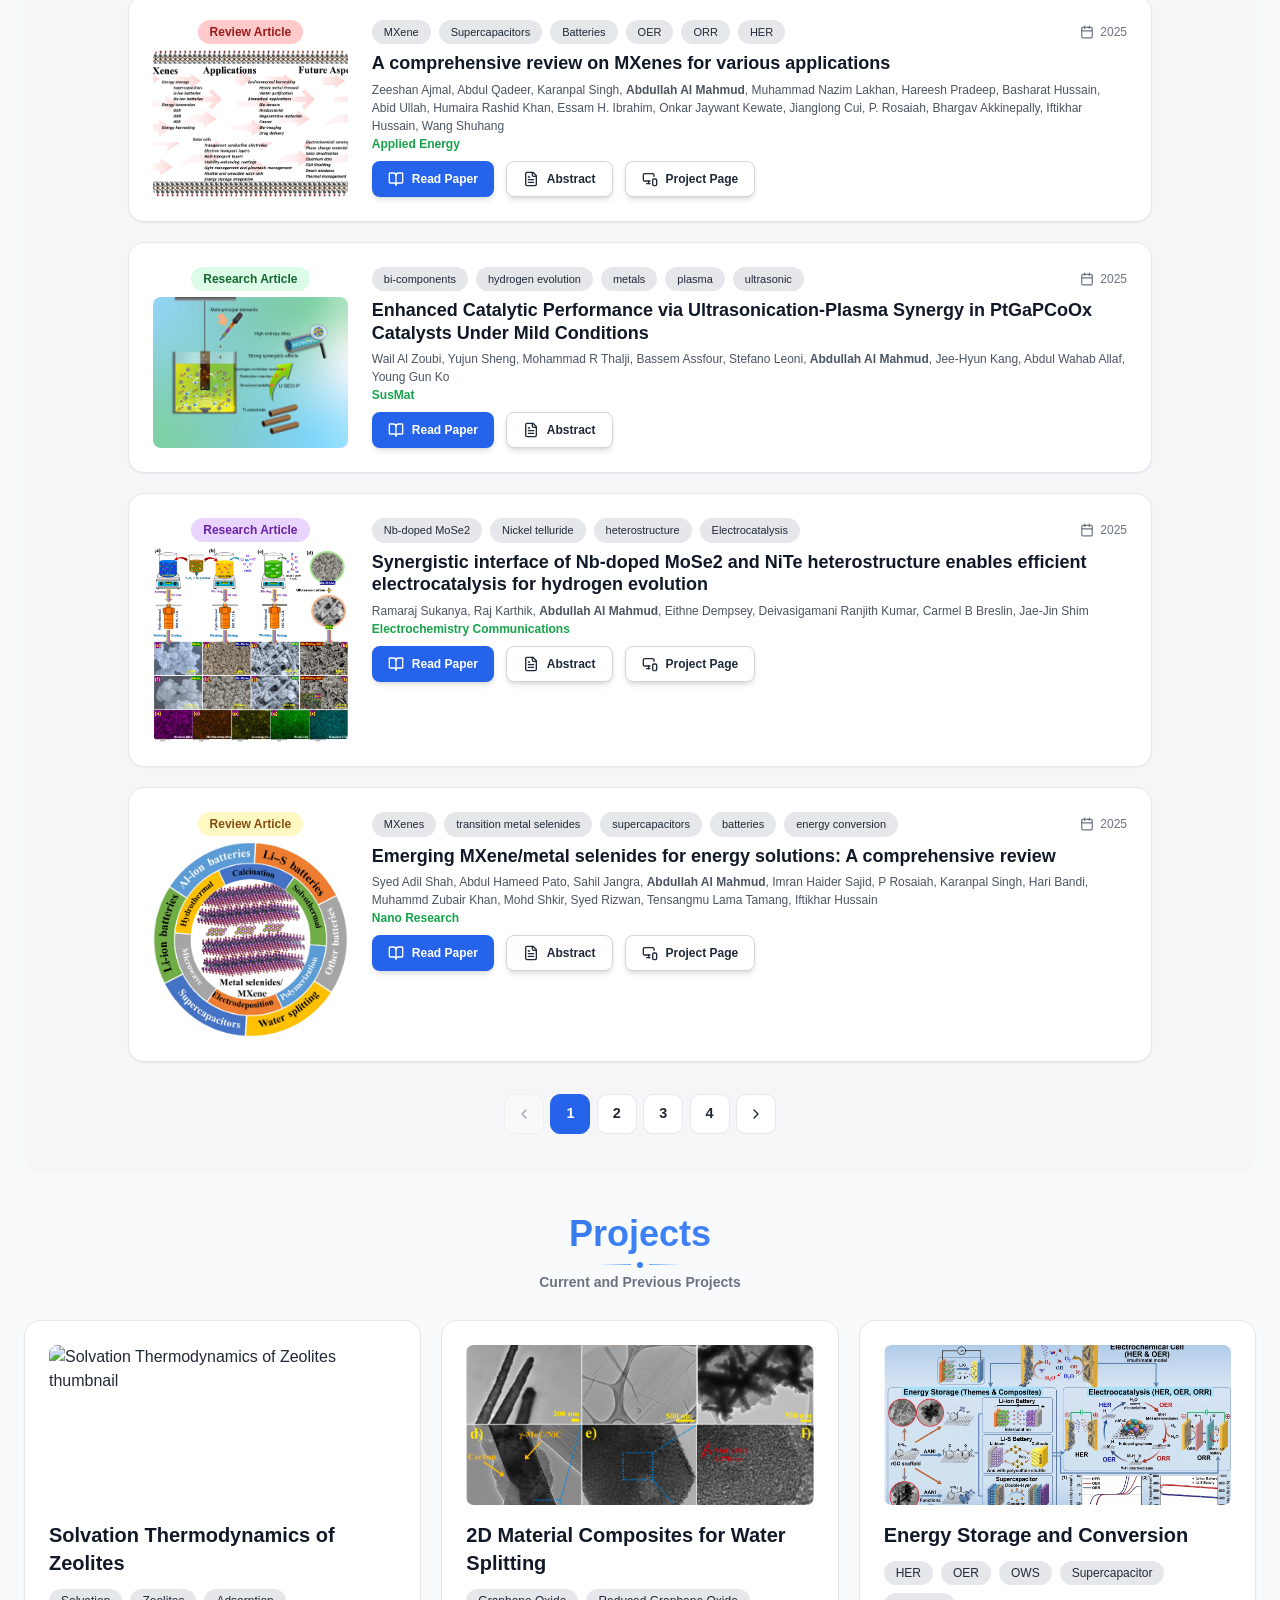
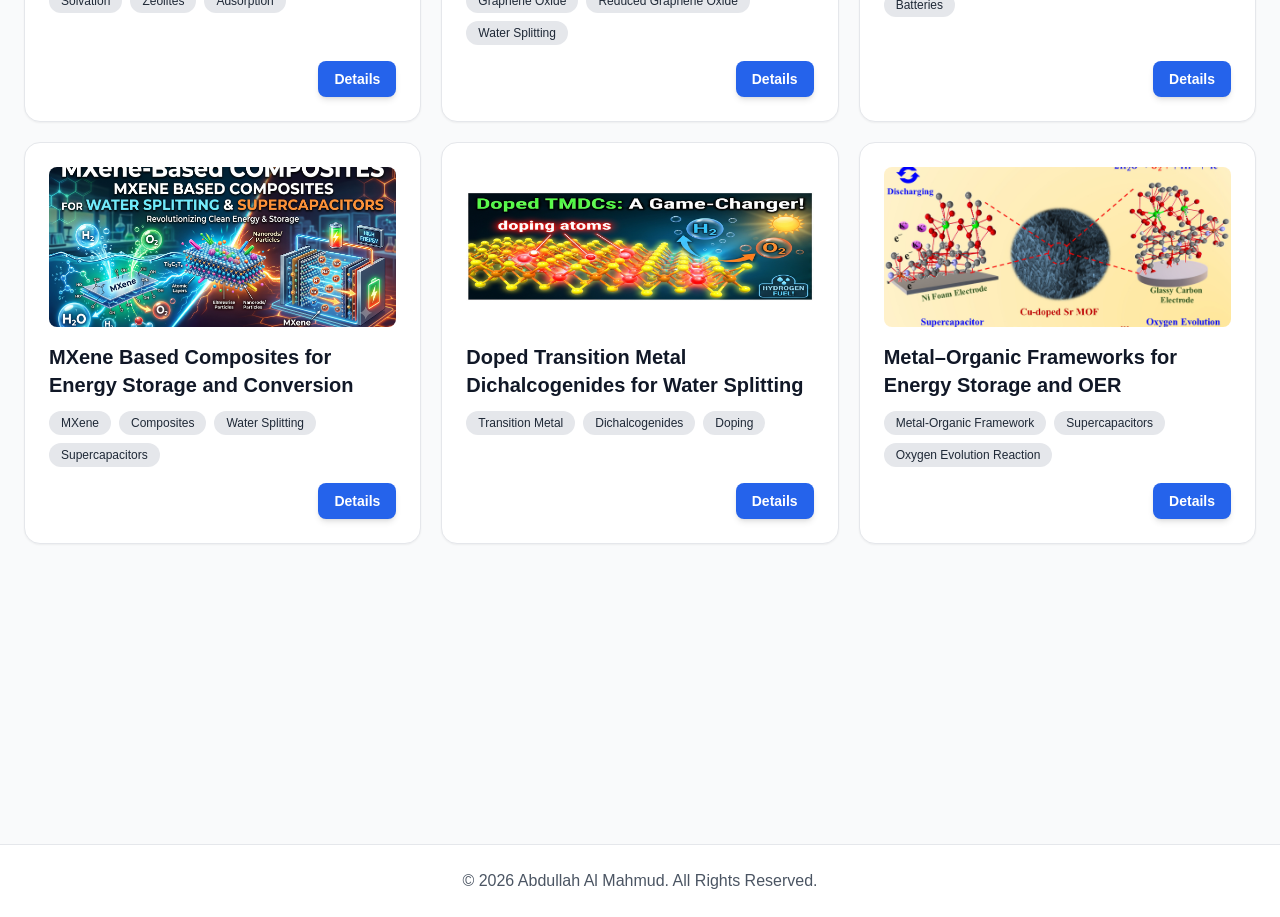
==== commit 6b6b27a6: "Remove email arrow icon from contact section Removed the email arrow icon from the contact section." ====
--- a/index.html
+++ b/index.html
@@ -781,9 +781,6 @@
                             <span class="about-email-label">GET IN TOUCH</span>
                             <a id="about-email" href=""></a>
                         </div>
-                    
-                        <i data-lucide="arrow-up-right"
-                           class="about-email-arrow"></i>
                     </div>
                 </div>
             </div>
